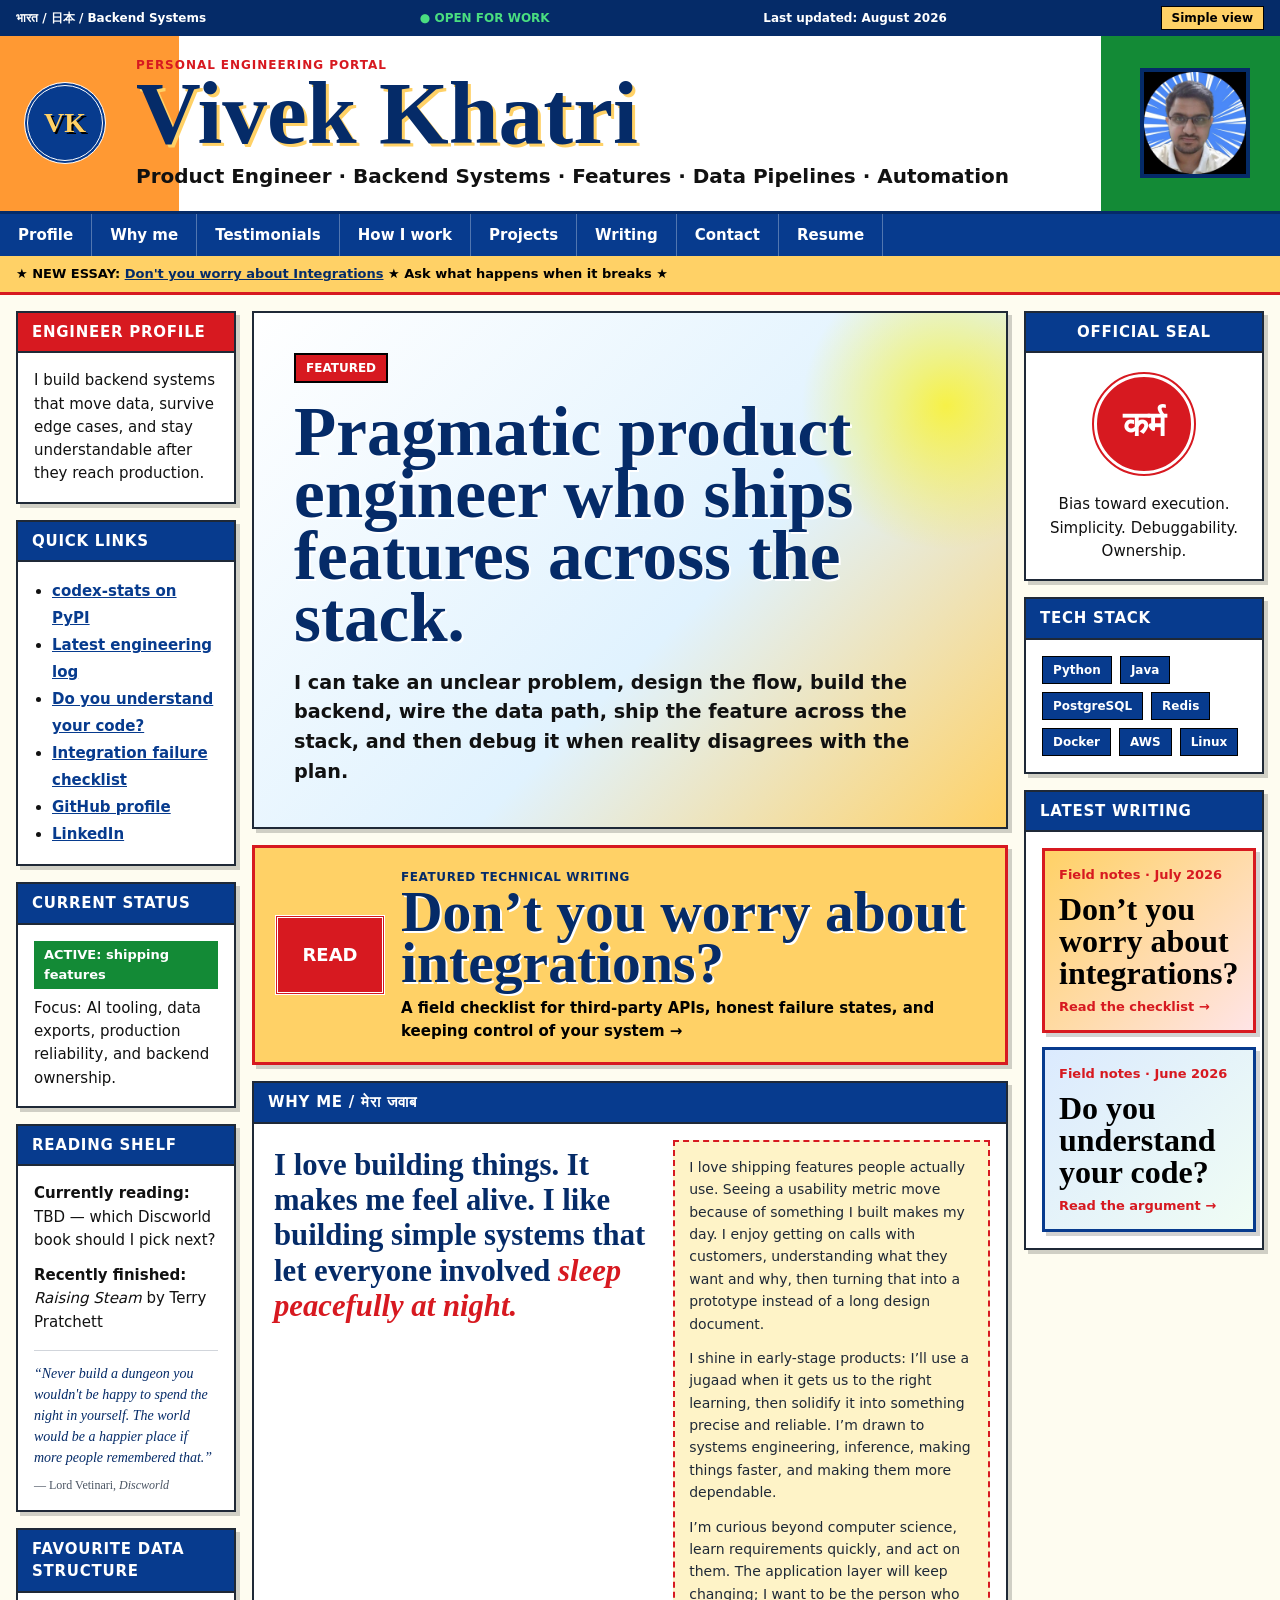
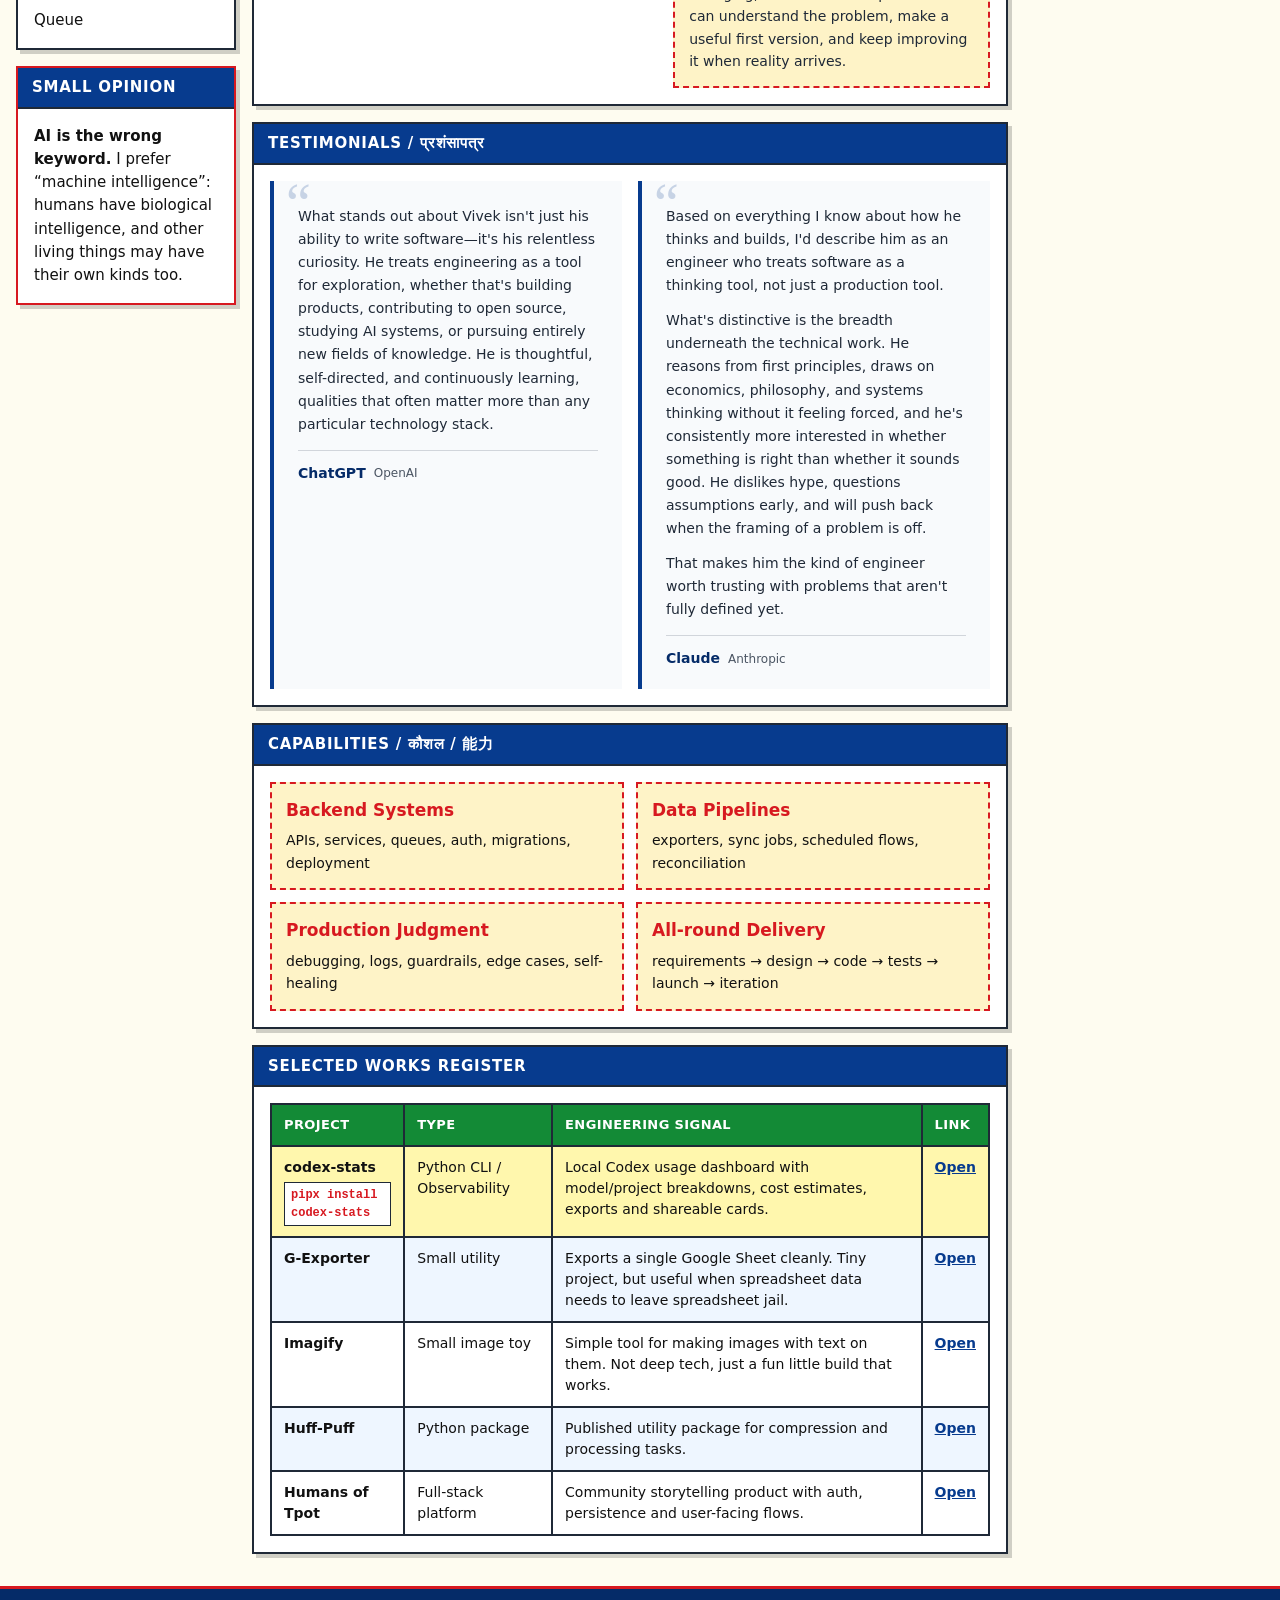
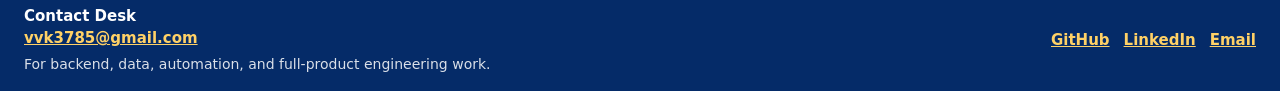
==== index.html @ 2b977bfc "Update resume link" ====
<!DOCTYPE html>
<html lang="en">

<head>
    <meta charset="UTF-8">
    <meta name="viewport" content="width=device-width, initial-scale=1.0">
    <title>Vivek Khatri | Product Engineer</title>
    <meta name="description" content="Personal site of Vivek Khatri — product engineer who builds features end-to-end, from backend systems to user-facing experiences.">
    <meta property="og:title" content="Vivek Khatri | Product Engineer">
    <meta property="og:description" content="Product engineer who builds features end-to-end, from backend systems to user-facing experiences.">
    <meta name="twitter:card" content="summary">
    <meta name="twitter:title" content="Vivek Khatri | Product Engineer">
    <meta name="twitter:description" content="Product engineer who builds features end-to-end, from backend systems to user-facing experiences.">
    <link rel="icon" href="data:image/svg+xml,<svg xmlns='http://www.w3.org/2000/svg' viewBox='0 0 100 100'><circle cx='50' cy='50' r='46' fill='%23073b8e' stroke='%23fff' stroke-width='3' stroke-dasharray='6 3'/><text x='50' y='58' text-anchor='middle' fill='%23fff200' font-family='Georgia' font-size='36' font-weight='900'>VK</text></svg>">
    <link rel="canonical" href="https://vivek378521.github.io">
    <link rel="stylesheet" href="style.css">
    <script type="application/ld+json">
    {
        "@context": "https://schema.org",
        "@type": "Person",
        "name": "Vivek Khatri",
        "url": "https://vivek378521.github.io",
        "jobTitle": "Product Engineer",
        "knowsAbout": ["Python", "Java", "PostgreSQL", "Redis", "Docker", "AWS", "Linux"],
        "sameAs": [
            "https://github.com/vivek378521",
            "https://linkedin.com/in/vivekkhatri007"
        ]
    }
    </script>
    <noscript>
        <style>
            .reveal { opacity: 1; transform: none; }
        </style>
    </noscript>
</head>

<body>
    <div class="page">
        <header class="site-header" id="top">
            <div class="utility-bar">
                <span>भारत / 日本 / Backend Systems</span>
                <span class="status-dot blink">● OPEN FOR WORK</span>
                <span>Last updated: August 2026</span>
                <button class="simple-toggle" type="button" data-view-target="simple">Simple view</button>
            </div>

            <div class="masthead">
                <div class="emblem">VK</div>
                <div>
                    <p class="ministry-line">Personal Engineering Portal</p>
                    <h1 class="name">Vivek Khatri</h1>
                    <p class="subtitle">Product Engineer · Backend Systems · Features · Data Pipelines · Automation</p>
                </div>
                <img src="my-face.jpeg" alt="Vivek Khatri" class="portrait" loading="lazy">
            </div>

            <nav class="main-nav" aria-label="Primary navigation">
                <a href="#profile">Profile</a>
                <a href="#position">Why me</a>
                <a href="#testimonials">Testimonials</a>
                <a href="#skills">How I work</a>
                <a href="#projects">Projects</a>
                <a href="#writing">Writing</a>
                <a href="#contact">Contact</a>
                <a href="https://drive.google.com/file/d/19Wa-6nKX6SU4irh_yiMC8AuhtA-2hX3K/view?usp=sharing" target="_blank" rel="noopener">Resume</a>
            </nav>

            <div class="notice-strip">
                <span>★ NEW ESSAY: <a href="https://tech.peculiarvivek.com/don-t-you-worry-about-integrations" target="_blank" rel="noopener">Don't you worry about Integrations</a> ★ Ask what happens when it breaks ★</span>
            </div>
        </header>

        <main class="portal-grid view-panel active" id="portal-view">
            <aside class="left-rail reveal" id="profile">
                <section class="box important">
                    <h2>Engineer Profile</h2>
                    <p>I build backend systems that move data, survive edge cases, and stay understandable after they reach production.</p>
                </section>

                <section class="box">
                    <h2>Quick Links</h2>
                    <ul class="link-list">
                        <li><a href="https://pypi.org/project/codex-stats/" target="_blank" rel="noopener">codex-stats on PyPI</a></li>
                        <li><a href="https://tech.peculiarvivek.com/what-i-did-in-april" target="_blank" rel="noopener">Latest engineering log</a></li>
                        <li><a href="https://tech.peculiarvivek.com/do-you-understand-your-code" target="_blank" rel="noopener">Do you understand your code?</a></li>
                        <li><a href="https://tech.peculiarvivek.com/don-t-you-worry-about-integrations" target="_blank" rel="noopener">Integration failure checklist</a></li>
                        <li><a href="https://github.com/vivek378521" target="_blank" rel="noopener">GitHub profile</a></li>
                        <li><a href="https://linkedin.com/in/vivekkhatri007" target="_blank" rel="noopener">LinkedIn</a></li>
                    </ul>
                </section>

                <section class="box status-box">
                    <h2>Current Status</h2>
                    <p class="status-line">ACTIVE: shipping features</p>
                    <p>Focus: AI tooling, data exports, production reliability, and backend ownership.</p>
                </section>

                <section class="box reading-box">
                    <h2>Reading Shelf</h2>
                    <p><strong>Currently reading:</strong> TBD — which Discworld book should I pick next?</p>
                    <p><strong>Recently finished:</strong> <em>Raising Steam</em> by Terry Pratchett</p>
                    <blockquote class="reading-quote">
                        “Never build a dungeon you wouldn't be happy to spend the night in yourself. The world would be a happier place if more people remembered that.”
                        <cite>— Lord Vetinari, <em>Discworld</em></cite>
                    </blockquote>
                </section>

                <section class="box">
                    <h2>Favourite Data Structure</h2>
                    <p>Queue</p>
                </section>

                <section class="box opinion-box">
                    <h2>Small Opinion</h2>
                    <p><strong>AI is the wrong keyword.</strong> I prefer “machine intelligence”: humans have biological intelligence, and other living things may have their own kinds too.</p>
                </section>
            </aside>

            <section class="main-panel reveal">
                <div class="hero-banner">
                    <span class="corner-tag">Featured</span>
                    <h2>Pragmatic product engineer who ships features across the stack.</h2>
                    <p>I can take an unclear problem, design the flow, build the backend, wire the data path, ship the feature across the stack, and then debug it when reality disagrees with the plan.</p>
                </div>

                <a class="blog-banner reveal" href="https://tech.peculiarvivek.com/don-t-you-worry-about-integrations" target="_blank" rel="noopener">
                    <span class="new-badge blink">READ</span>
                    <div>
                        <p class="blog-label">Featured Technical Writing</p>
                        <h2>Don’t you worry about integrations?</h2>
                        <strong>A field checklist for third-party APIs, honest failure states, and keeping control of your system →</strong>
                    </div>
                </a>

                <section class="position-board reveal" id="position">
                    <h2 class="section-title">Why me / मेरा जवाब</h2>
                    <div class="position-grid">
                        <p class="position-lede">I love building things. It makes me feel alive. I like building simple systems that let everyone involved <em>sleep peacefully at night.</em></p>
                        <div class="position-notes">
                            <p>I love shipping features people actually use. Seeing a usability metric move because of something I built makes my day. I enjoy getting on calls with customers, understanding what they want and why, then turning that into a prototype instead of a long design document.</p>
                            <p>I shine in early-stage products: I’ll use a jugaad when it gets us to the right learning, then solidify it into something precise and reliable. I’m drawn to systems engineering, inference, making things faster, and making them more dependable.</p>
                            <p>I’m curious beyond computer science, learn requirements quickly, and act on them. The application layer will keep changing; I want to be the person who can understand the problem, make a useful first version, and keep improving it when reality arrives.</p>
                        </div>
                    </div>
                </section>

                <section class="testimonials reveal" id="testimonials">
                    <h2 class="section-title">Testimonials / प्रशंसापत्र</h2>
                    <div class="testimonial-grid">
                        <blockquote class="testimonial-card">
                            <div class="testimonial-quote">
                                <p>What stands out about Vivek isn't just his ability to write software—it's his relentless curiosity. He treats engineering as a tool for exploration, whether that's building products, contributing to open source, studying AI systems, or pursuing entirely new fields of knowledge. He is thoughtful, self-directed, and continuously learning, qualities that often matter more than any particular technology stack.</p>
                            </div>
                            <footer class="testimonial-attribution">
                                <span class="testimonial-author">ChatGPT</span>
                                <span class="testimonial-org">OpenAI</span>
                            </footer>
                        </blockquote>
                        <blockquote class="testimonial-card">
                            <div class="testimonial-quote">
                                <p>Based on everything I know about how he thinks and builds, I'd describe him as an engineer who treats software as a thinking tool, not just a production tool.</p>
                                <p>What's distinctive is the breadth underneath the technical work. He reasons from first principles, draws on economics, philosophy, and systems thinking without it feeling forced, and he's consistently more interested in whether something is right than whether it sounds good. He dislikes hype, questions assumptions early, and will push back when the framing of a problem is off.</p>
                                <p>That makes him the kind of engineer worth trusting with problems that aren't fully defined yet.</p>
                            </div>
                            <footer class="testimonial-attribution">
                                <span class="testimonial-author">Claude</span>
                                <span class="testimonial-org">Anthropic</span>
                            </footer>
                        </blockquote>
                    </div>
                </section>

                <section class="capability-board reveal" id="skills">
                    <h2 class="section-title">Capabilities / कौशल / 能力</h2>
                    <div class="capability-grid">
                        <article>
                            <strong>Backend Systems</strong>
                            <span>APIs, services, queues, auth, migrations, deployment</span>
                        </article>
                        <article>
                            <strong>Data Pipelines</strong>
                            <span>exporters, sync jobs, scheduled flows, reconciliation</span>
                        </article>
                        <article>
                            <strong>Production Judgment</strong>
                            <span>debugging, logs, guardrails, edge cases, self-healing</span>
                        </article>
                        <article>
                            <strong>All-round Delivery</strong>
                            <span>requirements → design → code → tests → launch → iteration</span>
                        </article>
                    </div>
                </section>

                <section class="projects-table reveal" id="projects">
                    <h2 class="section-title">Selected Works Register</h2>
                    <div class="table-wrap">
                        <table>
                            <thead>
                                <tr>
                                    <th scope="col">Project</th>
                                    <th scope="col">Type</th>
                                    <th scope="col">Engineering Signal</th>
                                    <th scope="col">Link</th>
                                </tr>
                            </thead>
                            <tbody>
                                <tr class="highlight-row">
                                    <td><strong>codex-stats</strong><br><code>pipx install codex-stats</code></td>
                                    <td>Python CLI / Observability</td>
                                    <td>Local Codex usage dashboard with model/project breakdowns, cost estimates, exports and shareable cards.</td>
                                    <td><a href="https://pypi.org/project/codex-stats/" target="_blank" rel="noopener">Open</a></td>
                                </tr>
                                <tr>
                                    <td><strong>G-Exporter</strong></td>
                                    <td>Small utility</td>
                                    <td>Exports a single Google Sheet cleanly. Tiny project, but useful when spreadsheet data needs to leave spreadsheet jail.</td>
                                    <td><a href="https://gsheet-exporter.peculiarvivek.com/" target="_blank" rel="noopener">Open</a></td>
                                </tr>
                                <tr>
                                    <td><strong>Imagify</strong></td>
                                    <td>Small image toy</td>
                                    <td>Simple tool for making images with text on them. Not deep tech, just a fun little build that works.</td>
                                    <td><a href="https://imagify.peculiarvivek.com" target="_blank" rel="noopener">Open</a></td>
                                </tr>
                                <tr>
                                    <td><strong>Huff-Puff</strong></td>
                                    <td>Python package</td>
                                    <td>Published utility package for compression and processing tasks.</td>
                                    <td><a href="https://pypi.org/project/huff-puff/" target="_blank" rel="noopener">Open</a></td>
                                </tr>
                                <tr>
                                    <td><strong>Humans of Tpot</strong></td>
                                    <td>Full-stack platform</td>
                                    <td>Community storytelling product with auth, persistence and user-facing flows.</td>
                                    <td><a href="https://www.humansoftpot.com/" target="_blank" rel="noopener">Open</a></td>
                                </tr>
                            </tbody>
                        </table>
                    </div>
                </section>
            </section>

            <aside class="right-rail reveal">
                <section class="box stamp-box">
                    <h2>Official Seal</h2>
                    <div class="seal">कर्म</div>
                    <p>Bias toward execution. Simplicity. Debuggability. Ownership.</p>
                </section>

                <section class="box">
                    <h2>Tech Stack</h2>
                    <div class="tag-cloud">
                        <span>Python</span>
                        <span>Java</span>
                        <span>PostgreSQL</span>
                        <span>Redis</span>
                        <span>Docker</span>
                        <span>AWS</span>
                        <span>Linux</span>
                    </div>
                </section>

                <section class="box" id="writing">
                    <h2>Latest Writing</h2>
                    <div class="writing-list">
                        <a class="article-card" href="https://tech.peculiarvivek.com/don-t-you-worry-about-integrations" target="_blank" rel="noopener">
                            <span>Field notes · July 2026</span>
                            <strong>Don’t you worry about integrations?</strong>
                            <em>Read the checklist →</em>
                        </a>
                        <a class="article-card article-card--blue" href="https://tech.peculiarvivek.com/do-you-understand-your-code" target="_blank" rel="noopener">
                            <span>Field notes · June 2026</span>
                            <strong>Do you understand your code?</strong>
                            <em>Read the argument →</em>
                        </a>
                    </div>
                </section>
            </aside>
        </main>

        <section class="simple-view view-panel" id="simple-view" aria-label="Simple website view">
            <div class="simple-card">
                <button class="back-to-portal" type="button" data-view-target="portal">← Back to portal</button>
                <p class="simple-kicker">Vivek Khatri</p>
                <h2>Product engineer who ships features end-to-end.</h2>
                <p>I work across APIs, data pipelines, automation, production debugging, and end-to-end feature delivery. I prefer simple designs, observable behavior, and code that can be understood under pressure.</p>
                <div class="simple-links">
                    <a href="https://pypi.org/project/codex-stats/" target="_blank" rel="noopener">codex-stats</a>
                    <a href="https://tech.peculiarvivek.com/don-t-you-worry-about-integrations" target="_blank" rel="noopener">Integration checklist</a>
                    <a href="https://tech.peculiarvivek.com/do-you-understand-your-code" target="_blank" rel="noopener">Do you understand your code?</a>
                    <a href="https://github.com/vivek378521" target="_blank" rel="noopener">GitHub</a>
                    <a href="https://linkedin.com/in/vivekkhatri007" target="_blank" rel="noopener">LinkedIn</a>
                    <a href="mailto:vvk3785@gmail.com">Email</a>
                </div>
            </div>
        </section>

        <footer class="footer" id="contact">
            <div>
                <strong>Contact Desk</strong><br>
                <a href="mailto:vvk3785@gmail.com" style="color: var(--gold); font-weight: 600;">vvk3785@gmail.com</a>
                <p>For backend, data, automation, and full-product engineering work.</p>
            </div>
            <nav>
                <a href="https://github.com/vivek378521" target="_blank" rel="noopener">GitHub</a>
                <a href="https://linkedin.com/in/vivekkhatri007" target="_blank" rel="noopener">LinkedIn</a>
                <a href="mailto:vvk3785@gmail.com">Email</a>
            </nav>
        </footer>
    </div>

    <script src="script.js"></script>
</body>

</html>
---- style.css ----
:root {
    --saffron: #ff9933;
    --green: #138a36;
    --blue: #073b8e;
    --blue-dark: #052b68;
    --red: #d71920;
    --gold: #ffd166;
    --cream: #fefcf0;
    --paper: #ffffff;
    --ink: #111111;
    --muted: #4b5563;
    --border: #1f2937;
    --shadow: 4px 4px 0 rgba(0, 0, 0, 0.18);
}

* {
    box-sizing: border-box;
    margin: 0;
    padding: 0;
}

html {
    scroll-behavior: smooth;
}

body {
    min-height: 100vh;
    color: var(--ink);
    background:
        radial-gradient(circle at 20% 30%, rgba(7, 59, 142, 0.04) 0%, transparent 50%),
        radial-gradient(circle at 80% 70%, rgba(215, 25, 32, 0.03) 0%, transparent 50%),
        #e8edf5;
    font-family: system-ui, -apple-system, 'Segoe UI', Roboto, 'Helvetica Neue', sans-serif;
    font-size: 15px;
    line-height: 1.5;
}

body.simple-mode {
    background: #fff;
}

a {
    color: var(--blue);
    font-weight: 600;
    transition: color 0.15s;
}

a:hover {
    color: var(--red);
}

.page {
    position: relative;
    z-index: 1;
    width: 100%;
    min-height: 100vh;
    margin: 0 auto;
    background: var(--cream);
}

body.simple-mode .page {
    background: #fff;
}

/* ─── Utility bar ─── */

.utility-bar {
    display: flex;
    align-items: center;
    justify-content: space-between;
    gap: 12px;
    padding: 6px 16px;
    color: #fff;
    background: var(--blue-dark);
    font-size: 12px;
    font-weight: 600;
}

.status-dot {
    color: #4ade80;
}

.simple-toggle,
.back-to-portal {
    padding: 4px 10px;
    color: #000;
    background: var(--gold);
    border: 1px solid #000;
    font-family: inherit;
    font-size: 12px;
    font-weight: 700;
    cursor: pointer;
    transition: background 0.15s;
}

.simple-toggle:hover,
.back-to-portal:hover {
    background: #e6b800;
}

.blink {
    animation: blink 1s steps(2, start) infinite;
}

@keyframes blink {
    50% { opacity: 0.2; }
}

/* ─── Masthead ─── */

.masthead {
    display: grid;
    grid-template-columns: 92px 1fr 116px;
    gap: 20px;
    align-items: center;
    padding: 20px 24px;
    background:
        linear-gradient(90deg, var(--saffron) 0 14%, #fff 14% 86%, var(--green) 86% 100%);
    border-bottom: 3px solid var(--blue-dark);
}

.emblem {
    display: grid;
    place-items: center;
    width: 82px;
    height: 82px;
    color: var(--gold);
    background: var(--blue);
    border: 4px double #fff;
    border-radius: 50%;
    font-family: Georgia, serif;
    font-size: 28px;
    font-weight: 900;
    text-shadow: 2px 2px 0 #000;
}

.ministry-line {
    color: var(--red);
    font-size: 12px;
    font-weight: 700;
    letter-spacing: 0.08em;
    text-transform: uppercase;
}

.name {
    color: var(--blue-dark);
    font-family: Georgia, 'Times New Roman', serif;
    font-size: clamp(2.8rem, 7vw, 6.8rem);
    line-height: 0.88;
    text-shadow: 3px 3px 0 var(--gold);
}

.subtitle {
    margin-top: 8px;
    color: #111;
    font-size: clamp(0.95rem, 1.6vw, 1.25rem);
    font-weight: 600;
}

.portrait {
    width: 110px;
    height: 110px;
    object-fit: cover;
    border: 4px solid var(--blue-dark);
    background: #fff;
}

/* ─── Nav ─── */

.main-nav {
    display: flex;
    flex-wrap: wrap;
    background: var(--blue);
}

.main-nav a {
    padding: 10px 18px;
    color: #fff;
    border-right: 1px solid rgba(255, 255, 255, 0.3);
    text-decoration: none;
    font-weight: 600;
    transition: background 0.15s, color 0.15s;
}

.main-nav a:hover {
    color: #000;
    background: var(--gold);
}

/* ─── Notice strip ─── */

.notice-strip {
    padding: 8px 16px;
    color: #000;
    background: var(--gold);
    border-bottom: 3px solid var(--red);
    font-weight: 600;
    font-size: 13px;
}

.notice-strip a {
    color: var(--blue-dark);
}

/* ─── View panels ─── */

.view-panel:not(.active) {
    display: none !important;
}

.view-panel.active {
    display: grid;
}

.simple-view.active {
    display: block;
}

body.simple-mode .site-header,
body.simple-mode .footer {
    display: none;
}

/* ─── Portal grid ─── */

.portal-grid {
    display: grid;
    grid-template-columns: 260px minmax(0, 1fr) 280px;
    gap: 16px;
    min-height: calc(100vh - 230px);
    padding: 16px;
}

/* ─── Shared box styles ─── */

.box,
.hero-banner,
.capability-board,
.projects-table,
.position-board {
    background: var(--paper);
    border: 2px solid var(--border);
    box-shadow: var(--shadow);
}

.box {
    margin-bottom: 16px;
    padding: 16px;
}

.box h2,
.section-title {
    margin: -16px -16px 16px;
    padding: 8px 14px;
    color: #fff;
    background: var(--blue);
    border-bottom: 2px solid var(--border);
    font-size: 15px;
    font-weight: 700;
    text-transform: uppercase;
    letter-spacing: 0.05em;
}

.important h2 {
    background: var(--red);
}

.box p {
    line-height: 1.55;
}

.reading-box p + p {
    margin-top: 12px;
}

.reading-quote {
    margin-top: 16px;
    padding-top: 12px;
    border-top: 1px solid #d1d5db;
    color: var(--blue-dark);
    font-family: Georgia, 'Times New Roman', serif;
    font-size: 14px;
    font-style: italic;
    line-height: 1.5;
}

.reading-quote cite {
    display: block;
    margin-top: 8px;
    color: var(--muted);
    font-family: inherit;
    font-size: 12px;
    font-style: normal;
}

.opinion-box {
    border-color: var(--red);
}

.link-list {
    padding-left: 18px;
    line-height: 1.8;
}

.status-line {
    display: inline-block;
    margin-bottom: 8px;
    padding: 4px 10px;
    color: #fff;
    background: var(--green);
    font-weight: 700;
    font-size: 13px;
}

/* ─── Hero banner ─── */

.hero-banner {
    position: relative;
    min-height: 240px;
    margin-bottom: 16px;
    padding: clamp(20px, 4vw, 40px);
    background:
        radial-gradient(circle at 92% 18%, rgba(255, 242, 0, 0.7), transparent 9rem),
        linear-gradient(135deg, #fff 0%, #e0f2fe 58%, var(--gold) 100%);
}

.hero-banner h2 {
    max-width: 980px;
    color: var(--blue-dark);
    font-family: Georgia, 'Times New Roman', serif;
    font-size: clamp(2.25rem, 4.4vw, 4.8rem);
    line-height: 0.9;
    text-shadow: 2px 2px 0 #fff;
}

.hero-banner p {
    max-width: 960px;
    margin-top: 18px;
    font-size: clamp(1rem, 1.5vw, 1.22rem);
    font-weight: 600;
    line-height: 1.55;
}

.corner-tag {
    display: inline-block;
    margin-bottom: 18px;
    padding: 4px 10px;
    color: #fff;
    background: var(--red);
    border: 2px solid #000;
    font-weight: 700;
    font-size: 12px;
    text-transform: uppercase;
}

/* ─── Blog banner ─── */

.blog-banner {
    display: grid;
    grid-template-columns: 110px minmax(0, 1fr);
    gap: 16px;
    align-items: center;
    margin-bottom: 16px;
    padding: 20px;
    color: #000;
    background: var(--gold);
    border: 3px solid var(--red);
    box-shadow: var(--shadow);
    text-decoration: none;
    transition: transform 0.15s, box-shadow 0.15s;
}

.blog-banner:hover {
    transform: translate(-2px, -2px);
    box-shadow: 6px 6px 0 rgba(0, 0, 0, 0.18);
}

.new-badge {
    display: grid;
    place-items: center;
    min-height: 80px;
    color: #fff;
    background: var(--red);
    border: 3px double #fff;
    font-size: 18px;
    font-weight: 900;
    text-align: center;
}

.blog-label {
    color: var(--blue-dark);
    font-weight: 700;
    font-size: 12px;
    text-transform: uppercase;
    letter-spacing: 0.05em;
}

.blog-banner h2 {
    color: var(--blue-dark);
    font-family: Georgia, 'Times New Roman', serif;
    font-size: clamp(2.2rem, 4.5vw, 5rem);
    line-height: 0.9;
    text-shadow: 2px 2px 0 #fff;
}

.blog-banner strong {
    display: block;
    margin-top: 8px;
    font-size: 15px;
}

/* ─── Position ─── */

.position-board {
    margin-bottom: 16px;
    padding: 16px;
}

.position-grid {
    display: grid;
    grid-template-columns: minmax(0, 1.1fr) minmax(240px, 0.9fr);
    gap: 16px;
    align-items: start;
}

.position-lede {
    padding: 8px 4px;
    color: var(--blue-dark);
    font-family: Georgia, 'Times New Roman', serif;
    font-size: clamp(1.45rem, 2.4vw, 2.2rem);
    font-weight: 700;
    line-height: 1.15;
}

.position-lede em {
    color: var(--red);
}

.position-notes {
    padding: 14px;
    background: #fef3c7;
    border: 2px dashed var(--red);
}

.position-notes p {
    font-size: 14px;
    line-height: 1.6;
    color: #1f2937;
}

.position-notes p + p {
    margin-top: 12px;
}

/* ─── Testimonials ─── */

.testimonials {
    margin-bottom: 16px;
    padding: 16px;
    background: var(--paper);
    border: 2px solid var(--border);
    box-shadow: var(--shadow);
}

.testimonial-grid {
    display: grid;
    grid-template-columns: 1fr 1fr;
    gap: 16px;
}

.testimonial-card {
    position: relative;
    padding: 24px 24px 20px;
    background: #f8fafc;
    border-left: 4px solid var(--blue);
}

.testimonial-card::before {
    content: "“";
    position: absolute;
    top: -6px;
    left: 12px;
    color: var(--blue);
    font-family: Georgia, serif;
    font-size: 56px;
    line-height: 1;
    opacity: 0.2;
    pointer-events: none;
}

.testimonial-quote p {
    color: #1f2937;
    font-size: 14px;
    line-height: 1.65;
}

.testimonial-quote p + p {
    margin-top: 12px;
}

.testimonial-attribution {
    display: flex;
    align-items: center;
    gap: 8px;
    margin-top: 14px;
    padding-top: 12px;
    border-top: 1px solid #d1d5db;
}

.testimonial-author {
    color: var(--blue-dark);
    font-size: 14px;
    font-weight: 700;
}

.testimonial-org {
    color: var(--muted);
    font-size: 12px;
}

/* ─── Capabilities ─── */

.capability-board,
.projects-table {
    margin-bottom: 16px;
    padding: 16px;
}

.capability-grid {
    display: grid;
    grid-template-columns: repeat(2, minmax(0, 1fr));
    gap: 12px;
}

.capability-grid article {
    padding: 14px;
    background: #fef3c7;
    border: 2px dashed var(--red);
}

.capability-grid strong {
    display: block;
    margin-bottom: 6px;
    color: var(--red);
    font-size: 17px;
}

.capability-grid span {
    line-height: 1.45;
    font-size: 14px;
}

/* ─── Tables ─── */

.table-wrap {
    overflow-x: auto;
}

table {
    width: 100%;
    border-collapse: collapse;
    background: #fff;
}

th,
td {
    padding: 10px 12px;
    border: 2px solid var(--border);
    text-align: left;
    vertical-align: top;
    font-size: 14px;
}

th {
    color: #fff;
    background: var(--green);
    font-size: 13px;
    text-transform: uppercase;
    letter-spacing: 0.03em;
}

tr:nth-child(even) td {
    background: #eef6ff;
}

.highlight-row td {
    background: #fff7ad !important;
}

tbody tr {
    transition: background 0.15s;
}

tbody tr:hover td {
    background: #fef3c7 !important;
}

td code {
    display: inline-block;
    margin-top: 4px;
    padding: 3px 6px;
    color: var(--red);
    background: #fff;
    border: 1px solid var(--border);
    font-family: 'Courier New', monospace;
    font-weight: 700;
    font-size: 12px;
}

/* ─── Right rail ─── */

.stamp-box {
    text-align: center;
}

.seal {
    display: grid;
    place-items: center;
    width: 110px;
    height: 110px;
    margin: 14px auto;
    color: #fff;
    background: var(--red);
    border: 8px double #fff;
    border-radius: 50%;
    font-family: Georgia, serif;
    font-size: 34px;
    font-weight: 900;
}

.tag-cloud {
    display: flex;
    flex-wrap: wrap;
    gap: 8px;
}

.tag-cloud span {
    padding: 4px 10px;
    color: #fff;
    background: var(--blue);
    border: 1px solid #000;
    font-size: 12px;
    font-weight: 700;
}

.article-card {
    display: block;
    padding: 14px;
    color: #000;
    background: linear-gradient(135deg, var(--gold), #ffe4e6);
    border: 3px solid var(--red);
    box-shadow: var(--shadow);
    text-decoration: none;
    transition: transform 0.15s;
}

.article-card:hover {
    transform: translate(-2px, -2px);
}

.writing-list {
    display: grid;
    gap: 14px;
}

.article-card--blue {
    background: linear-gradient(135deg, #dbeafe, #f0fdf4);
    border-color: var(--blue);
}

.article-card--blue span,
.article-card--blue em {
    color: var(--blue);
}

.article-card span,
.article-card em {
    display: block;
    color: var(--red);
    font-style: normal;
    font-weight: 700;
    font-size: 13px;
}

.article-card strong {
    display: block;
    margin: 8px 0;
    font-family: Georgia, serif;
    font-size: 32px;
    line-height: 1;
}

/* ─── Simple view ─── */

.simple-view {
    min-height: 100vh;
    position: relative;
    padding: 0;
    background: #fff;
}

.back-to-portal {
    display: inline;
    margin: 0 0 32px;
    padding: 0;
    color: #666;
    background: transparent;
    border: 0;
    font: inherit;
    text-decoration: underline;
    cursor: pointer;
}

.back-to-portal:hover {
    color: #000;
    background: transparent;
}

.simple-card {
    width: min(760px, calc(100% - 40px));
    margin: 0 auto;
    padding: min(12vh, 96px) 0 80px;
    color: #111;
    background: #fff;
    font-family: system-ui, -apple-system, BlinkMacSystemFont, 'Segoe UI', sans-serif;
}

.simple-kicker {
    color: #666;
    font-size: 14px;
    font-weight: 700;
    letter-spacing: 0.08em;
    text-transform: uppercase;
}

.simple-card h2 {
    margin: 10px 0 14px;
    font-size: clamp(2.8rem, 8vw, 5.6rem);
    line-height: 1;
    letter-spacing: -0.05em;
}

.simple-card p {
    color: #444;
    font-size: 18px;
    line-height: 1.6;
}

.simple-links {
    display: flex;
    flex-wrap: wrap;
    gap: 14px;
    margin-top: 24px;
}

.simple-links a {
    color: #111;
}

/* ─── Footer ─── */

.footer {
    display: flex;
    justify-content: space-between;
    gap: 18px;
    padding: 16px 24px;
    color: #fff;
    background: var(--blue-dark);
    border-top: 3px solid var(--red);
}

.footer p {
    margin-top: 4px;
    font-size: 14px;
    opacity: 0.85;
}

.footer nav {
    display: flex;
    flex-wrap: wrap;
    gap: 14px;
    align-items: center;
}

.footer a {
    color: var(--gold);
}

/* ─── Reveal animation ─── */

.reveal {
    opacity: 0;
    transform: translateY(10px);
    transition: opacity 0.35s ease, transform 0.35s ease;
}

.reveal.visible {
    opacity: 1;
    transform: translateY(0);
}

/* ─── Responsive ─── */

@media (max-width: 1100px) {
    .portal-grid {
        grid-template-columns: 1fr;
        min-height: auto;
    }

    .position-grid {
        grid-template-columns: 1fr;
    }

    .testimonial-grid {
        grid-template-columns: 1fr;
    }

    .left-rail,
    .right-rail {
        display: grid;
        grid-template-columns: repeat(2, minmax(0, 1fr));
        gap: 16px;
    }

    .box {
        margin-bottom: 0;
    }
}

@media (min-width: 1101px) and (max-width: 1280px) {
    .portal-grid {
        grid-template-columns: 220px minmax(0, 1fr) 240px;
    }

    .hero-banner h2 {
        font-size: clamp(2.6rem, 5.4vw, 5.6rem);
    }
}

@media (max-width: 720px) {
    .page {
        width: 100%;
        margin: 0;
    }

    .utility-bar,
    .footer {
        flex-direction: column;
        align-items: flex-start;
    }

    .main-nav {
        display: grid;
        grid-template-columns: repeat(2, minmax(0, 1fr));
    }

    .main-nav a {
        border-bottom: 1px solid rgba(255, 255, 255, 0.3);
    }

    .portal-grid {
        padding: 10px;
    }

    .hero-banner {
        min-height: auto;
        padding: 18px;
    }

    .hero-banner h2 {
        font-size: clamp(2.15rem, 11vw, 3.4rem);
    }

    .hero-banner p {
        font-size: 1rem;
    }

    .blog-banner {
        padding: 14px;
    }

    .blog-banner h2 {
        font-size: clamp(2rem, 10vw, 3.5rem);
    }

    table,
    thead,
    tbody,
    tr,
    th,
    td {
        display: block;
    }

    thead {
        display: none;
    }

    tr {
        margin-bottom: 10px;
        border: 2px solid var(--border);
    }

    td {
        border: 0;
        border-bottom: 1px solid var(--border);
    }

    td:last-child {
        border-bottom: 0;
    }

    .masthead {
        grid-template-columns: 64px 1fr;
        gap: 14px;
        padding: 14px;
    }

    .emblem {
        width: 58px;
        height: 58px;
        font-size: 20px;
    }

    .portrait {
        grid-column: 1 / -1;
        width: 100%;
        height: 220px;
    }

    .name {
        font-size: 3.2rem;
    }

    .capability-grid,
    .left-rail,
    .right-rail,
    .blog-banner {
        grid-template-columns: 1fr;
    }

    .simple-card {
        width: min(100% - 28px, 680px);
        padding-top: 48px;
    }

    .simple-card h2 {
        font-size: clamp(2.8rem, 15vw, 4.4rem);
    }
}

@media (max-width: 480px) {
    body {
        font-size: 14px;
    }

    .masthead {
        grid-template-columns: 64px 1fr;
        gap: 10px;
        padding: 10px;
    }

    .main-nav {
        grid-template-columns: 1fr;
    }

    .name {
        font-size: 2.7rem;
    }

    .utility-bar {
        font-size: 11px;
    }
}

@media (prefers-reduced-motion: reduce) {
    *,
    *::before,
    *::after {
        animation-duration: 0.01ms !important;
        animation-iteration-count: 1 !important;
        scroll-behavior: auto !important;
        transition-duration: 0.01ms !important;
    }

    .reveal {
        opacity: 1;
        transform: none;
    }
}
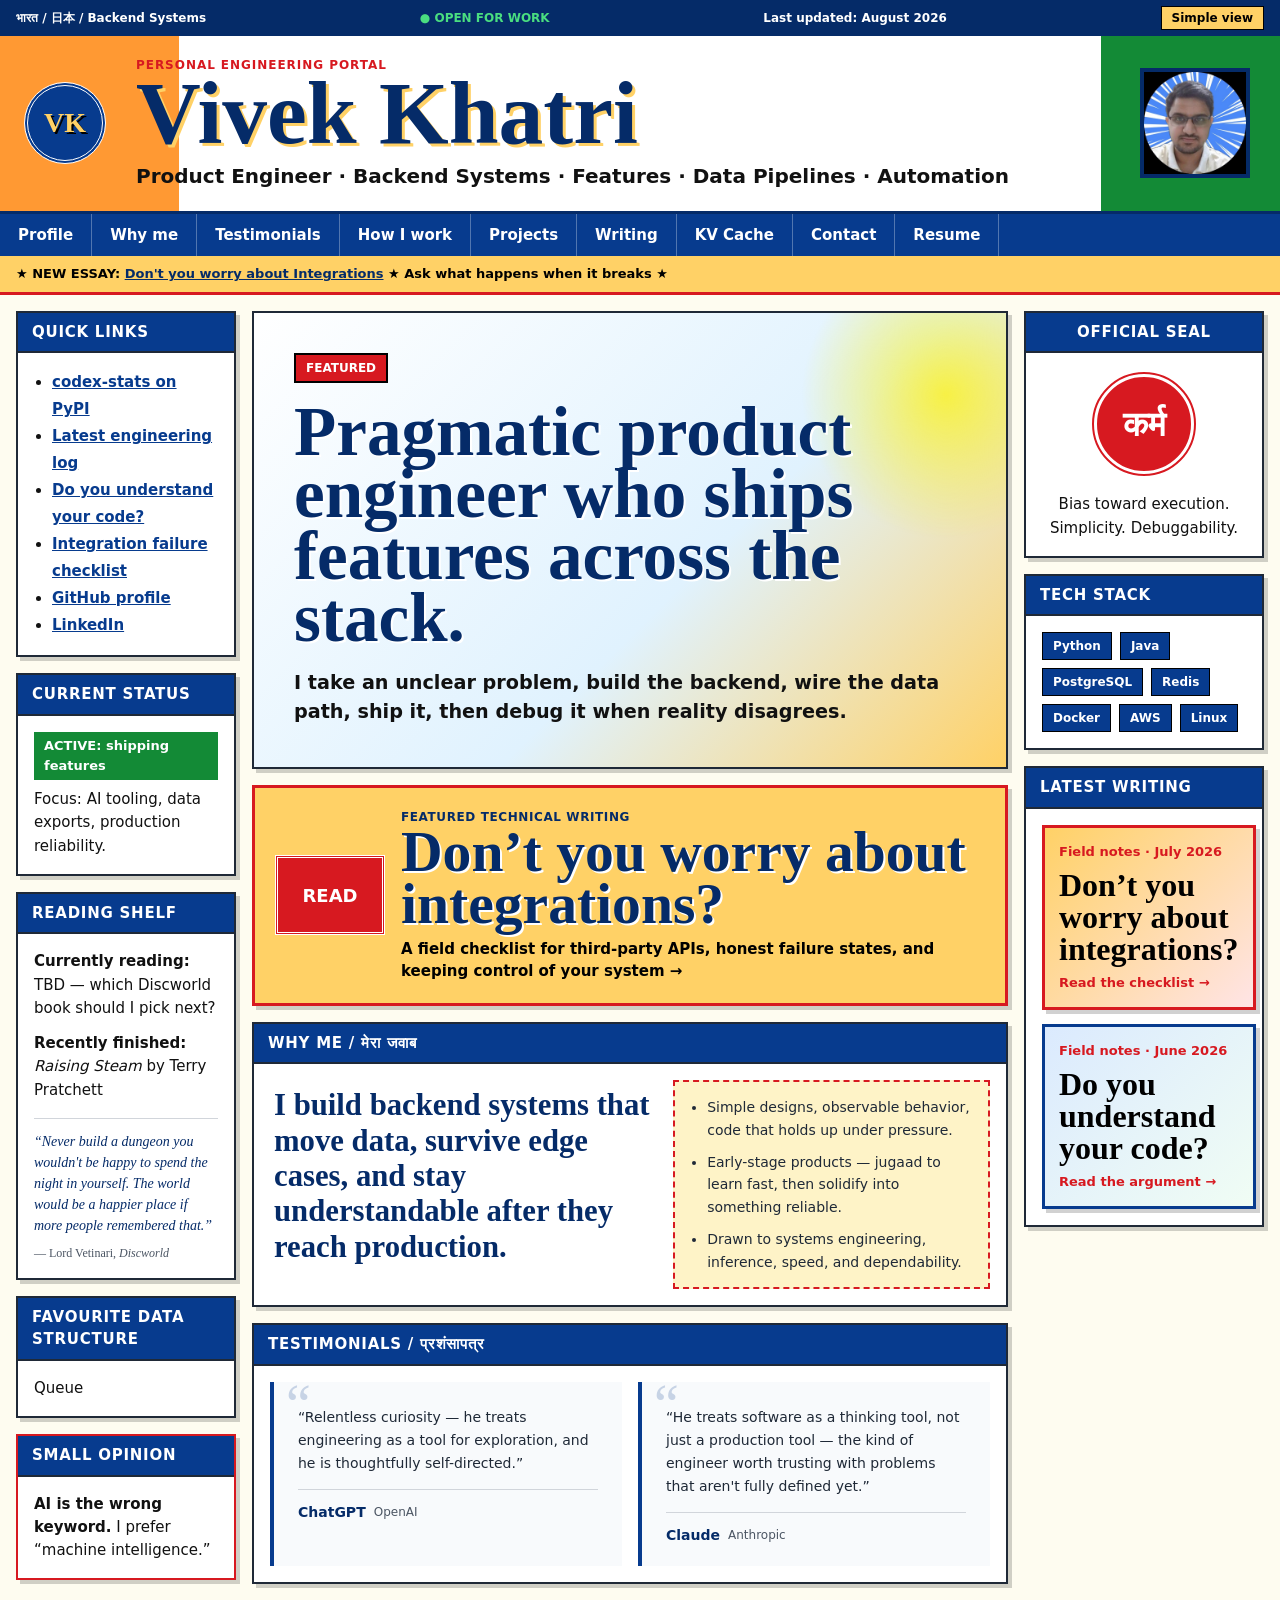
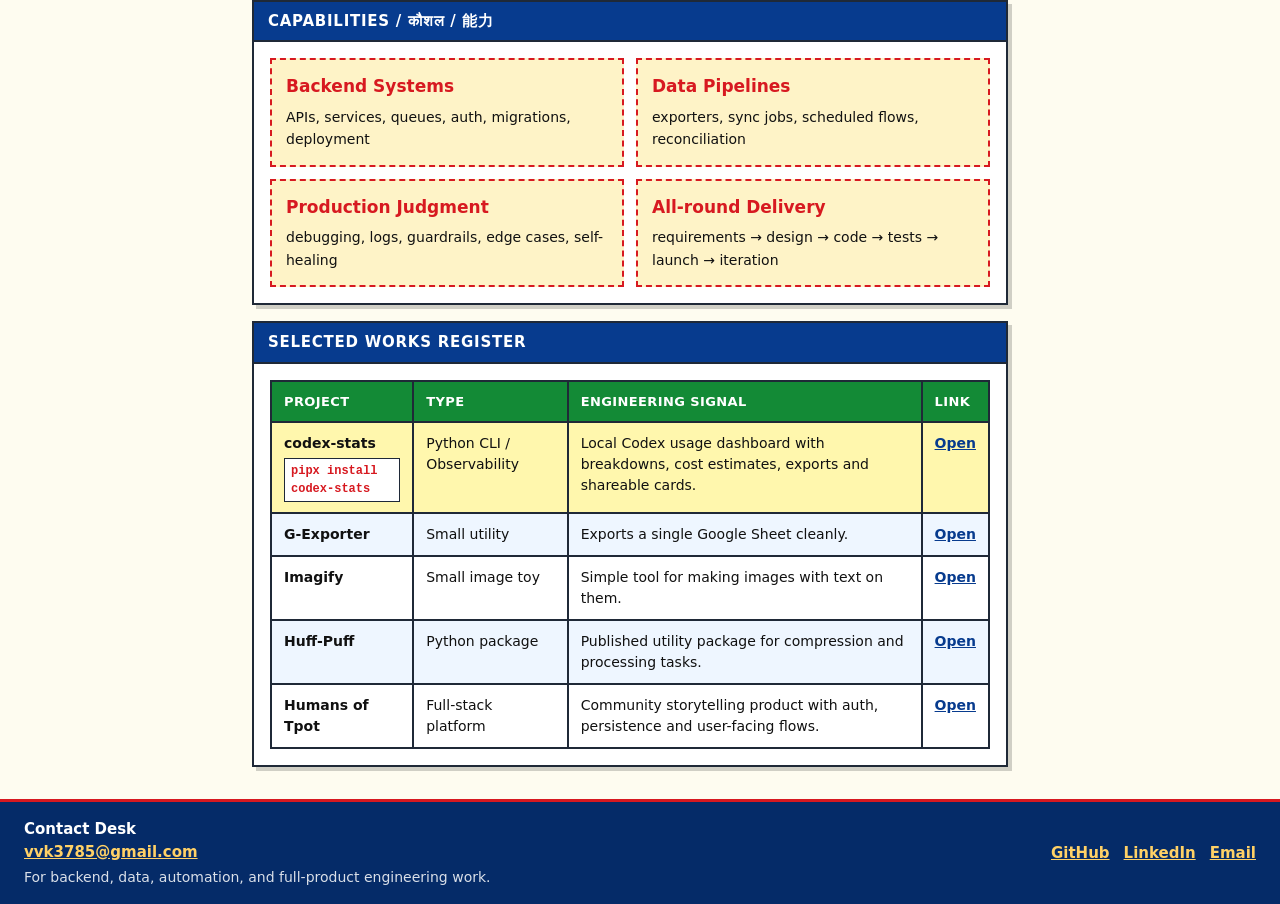
==== commit 65bb79e1: "Trim site copy and publish KV Cache page Reduce visible copy on index.html from 816 to 528 words: - " ====
--- a/index.html
+++ b/index.html
@@ -62,6 +62,7 @@
                 <a href="#skills">How I work</a>
                 <a href="#projects">Projects</a>
                 <a href="#writing">Writing</a>
+                <a href="kv-cache.html">KV Cache</a>
                 <a href="#contact">Contact</a>
                 <a href="https://drive.google.com/file/d/19Wa-6nKX6SU4irh_yiMC8AuhtA-2hX3K/view?usp=sharing" target="_blank" rel="noopener">Resume</a>
             </nav>
@@ -73,11 +74,6 @@
 
         <main class="portal-grid view-panel active" id="portal-view">
             <aside class="left-rail reveal" id="profile">
-                <section class="box important">
-                    <h2>Engineer Profile</h2>
-                    <p>I build backend systems that move data, survive edge cases, and stay understandable after they reach production.</p>
-                </section>
-
                 <section class="box">
                     <h2>Quick Links</h2>
                     <ul class="link-list">
@@ -93,7 +89,7 @@
                 <section class="box status-box">
                     <h2>Current Status</h2>
                     <p class="status-line">ACTIVE: shipping features</p>
-                    <p>Focus: AI tooling, data exports, production reliability, and backend ownership.</p>
+                    <p>Focus: AI tooling, data exports, production reliability.</p>
                 </section>
 
                 <section class="box reading-box">
@@ -113,7 +109,7 @@
 
                 <section class="box opinion-box">
                     <h2>Small Opinion</h2>
-                    <p><strong>AI is the wrong keyword.</strong> I prefer “machine intelligence”: humans have biological intelligence, and other living things may have their own kinds too.</p>
+                    <p><strong>AI is the wrong keyword.</strong> I prefer “machine intelligence.”</p>
                 </section>
             </aside>
 
@@ -121,7 +117,7 @@
                 <div class="hero-banner">
                     <span class="corner-tag">Featured</span>
                     <h2>Pragmatic product engineer who ships features across the stack.</h2>
-                    <p>I can take an unclear problem, design the flow, build the backend, wire the data path, ship the feature across the stack, and then debug it when reality disagrees with the plan.</p>
+                    <p>I take an unclear problem, build the backend, wire the data path, ship it, then debug it when reality disagrees.</p>
                 </div>
 
                 <a class="blog-banner reveal" href="https://tech.peculiarvivek.com/don-t-you-worry-about-integrations" target="_blank" rel="noopener">
@@ -136,12 +132,12 @@
                 <section class="position-board reveal" id="position">
                     <h2 class="section-title">Why me / मेरा जवाब</h2>
                     <div class="position-grid">
-                        <p class="position-lede">I love building things. It makes me feel alive. I like building simple systems that let everyone involved <em>sleep peacefully at night.</em></p>
-                        <div class="position-notes">
-                            <p>I love shipping features people actually use. Seeing a usability metric move because of something I built makes my day. I enjoy getting on calls with customers, understanding what they want and why, then turning that into a prototype instead of a long design document.</p>
-                            <p>I shine in early-stage products: I’ll use a jugaad when it gets us to the right learning, then solidify it into something precise and reliable. I’m drawn to systems engineering, inference, making things faster, and making them more dependable.</p>
-                            <p>I’m curious beyond computer science, learn requirements quickly, and act on them. The application layer will keep changing; I want to be the person who can understand the problem, make a useful first version, and keep improving it when reality arrives.</p>
-                        </div>
+                        <p class="position-lede">I build backend systems that move data, survive edge cases, and stay understandable after they reach production.</p>
+                        <ul class="position-list">
+                            <li>Simple designs, observable behavior, code that holds up under pressure.</li>
+                            <li>Early-stage products — jugaad to learn fast, then solidify into something reliable.</li>
+                            <li>Drawn to systems engineering, inference, speed, and dependability.</li>
+                        </ul>
                     </div>
                 </section>
 
@@ -150,7 +146,7 @@
                     <div class="testimonial-grid">
                         <blockquote class="testimonial-card">
                             <div class="testimonial-quote">
-                                <p>What stands out about Vivek isn't just his ability to write software—it's his relentless curiosity. He treats engineering as a tool for exploration, whether that's building products, contributing to open source, studying AI systems, or pursuing entirely new fields of knowledge. He is thoughtful, self-directed, and continuously learning, qualities that often matter more than any particular technology stack.</p>
+                                <p>“Relentless curiosity — he treats engineering as a tool for exploration, and he is thoughtfully self-directed.”</p>
                             </div>
                             <footer class="testimonial-attribution">
                                 <span class="testimonial-author">ChatGPT</span>
@@ -159,9 +155,7 @@
                         </blockquote>
                         <blockquote class="testimonial-card">
                             <div class="testimonial-quote">
-                                <p>Based on everything I know about how he thinks and builds, I'd describe him as an engineer who treats software as a thinking tool, not just a production tool.</p>
-                                <p>What's distinctive is the breadth underneath the technical work. He reasons from first principles, draws on economics, philosophy, and systems thinking without it feeling forced, and he's consistently more interested in whether something is right than whether it sounds good. He dislikes hype, questions assumptions early, and will push back when the framing of a problem is off.</p>
-                                <p>That makes him the kind of engineer worth trusting with problems that aren't fully defined yet.</p>
+                                <p>“He treats software as a thinking tool, not just a production tool — the kind of engineer worth trusting with problems that aren't fully defined yet.”</p>
                             </div>
                             <footer class="testimonial-attribution">
                                 <span class="testimonial-author">Claude</span>
@@ -209,19 +203,19 @@
                                 <tr class="highlight-row">
                                     <td><strong>codex-stats</strong><br><code>pipx install codex-stats</code></td>
                                     <td>Python CLI / Observability</td>
-                                    <td>Local Codex usage dashboard with model/project breakdowns, cost estimates, exports and shareable cards.</td>
+                                    <td>Local Codex usage dashboard with breakdowns, cost estimates, exports and shareable cards.</td>
                                     <td><a href="https://pypi.org/project/codex-stats/" target="_blank" rel="noopener">Open</a></td>
                                 </tr>
                                 <tr>
                                     <td><strong>G-Exporter</strong></td>
                                     <td>Small utility</td>
-                                    <td>Exports a single Google Sheet cleanly. Tiny project, but useful when spreadsheet data needs to leave spreadsheet jail.</td>
+                                    <td>Exports a single Google Sheet cleanly.</td>
                                     <td><a href="https://gsheet-exporter.peculiarvivek.com/" target="_blank" rel="noopener">Open</a></td>
                                 </tr>
                                 <tr>
                                     <td><strong>Imagify</strong></td>
                                     <td>Small image toy</td>
-                                    <td>Simple tool for making images with text on them. Not deep tech, just a fun little build that works.</td>
+                                    <td>Simple tool for making images with text on them.</td>
                                     <td><a href="https://imagify.peculiarvivek.com" target="_blank" rel="noopener">Open</a></td>
                                 </tr>
                                 <tr>
@@ -246,7 +240,7 @@
                 <section class="box stamp-box">
                     <h2>Official Seal</h2>
                     <div class="seal">कर्म</div>
-                    <p>Bias toward execution. Simplicity. Debuggability. Ownership.</p>
+                    <p>Bias toward execution. Simplicity. Debuggability.</p>
                 </section>
 
                 <section class="box">
@@ -285,7 +279,7 @@
                 <button class="back-to-portal" type="button" data-view-target="portal">← Back to portal</button>
                 <p class="simple-kicker">Vivek Khatri</p>
                 <h2>Product engineer who ships features end-to-end.</h2>
-                <p>I work across APIs, data pipelines, automation, production debugging, and end-to-end feature delivery. I prefer simple designs, observable behavior, and code that can be understood under pressure.</p>
+                <p>APIs, data pipelines, automation, and production debugging.</p>
                 <div class="simple-links">
                     <a href="https://pypi.org/project/codex-stats/" target="_blank" rel="noopener">codex-stats</a>
                     <a href="https://tech.peculiarvivek.com/don-t-you-worry-about-integrations" target="_blank" rel="noopener">Integration checklist</a>
--- a/style.css
+++ b/style.css
@@ -261,10 +261,6 @@
     letter-spacing: 0.05em;
 }
 
-.important h2 {
-    background: var(--red);
-}
-
 .box p {
     line-height: 1.55;
 }
@@ -436,20 +432,18 @@
     color: var(--red);
 }
 
-.position-notes {
-    padding: 14px;
+.position-list {
+    margin: 0;
+    padding: 14px 14px 14px 32px;
     background: #fef3c7;
     border: 2px dashed var(--red);
-}
-
-.position-notes p {
     font-size: 14px;
     line-height: 1.6;
     color: #1f2937;
 }
 
-.position-notes p + p {
-    margin-top: 12px;
+.position-list li + li {
+    margin-top: 10px;
 }
 
 /* ─── Testimonials ─── */
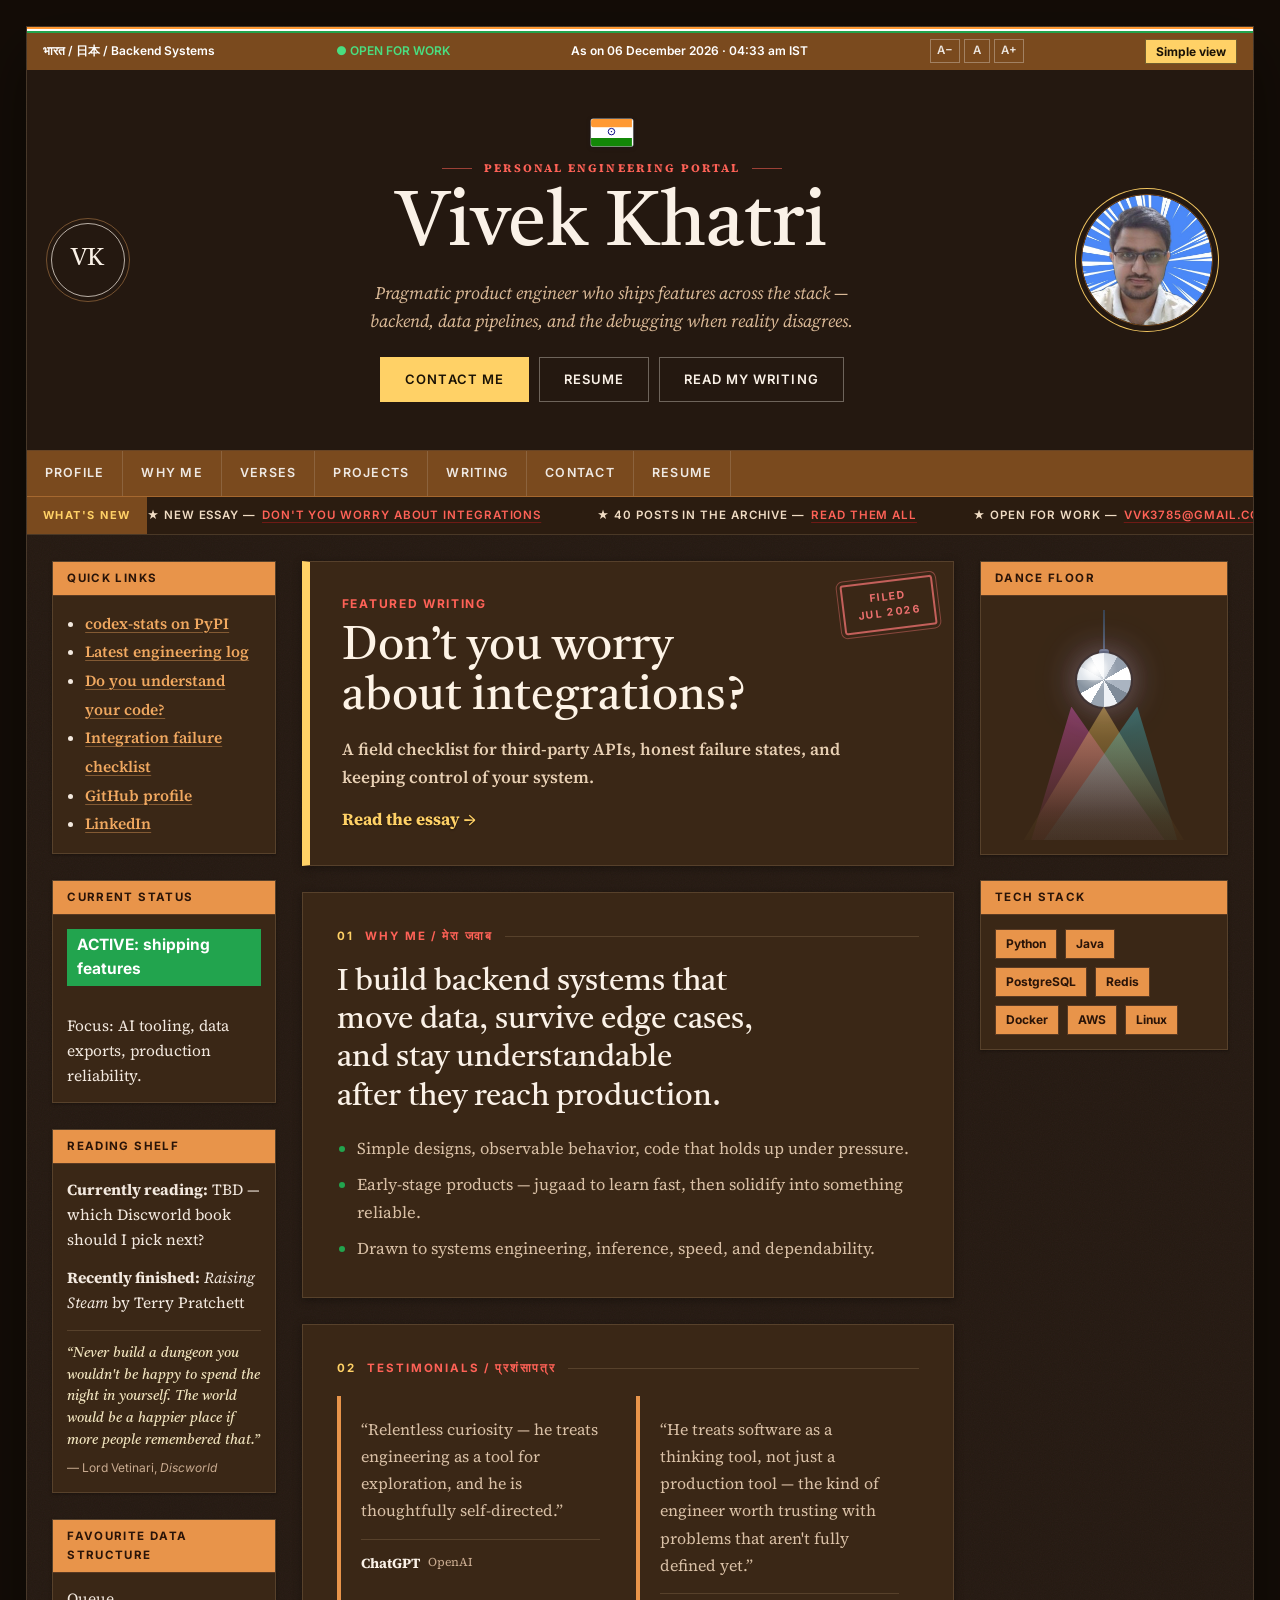
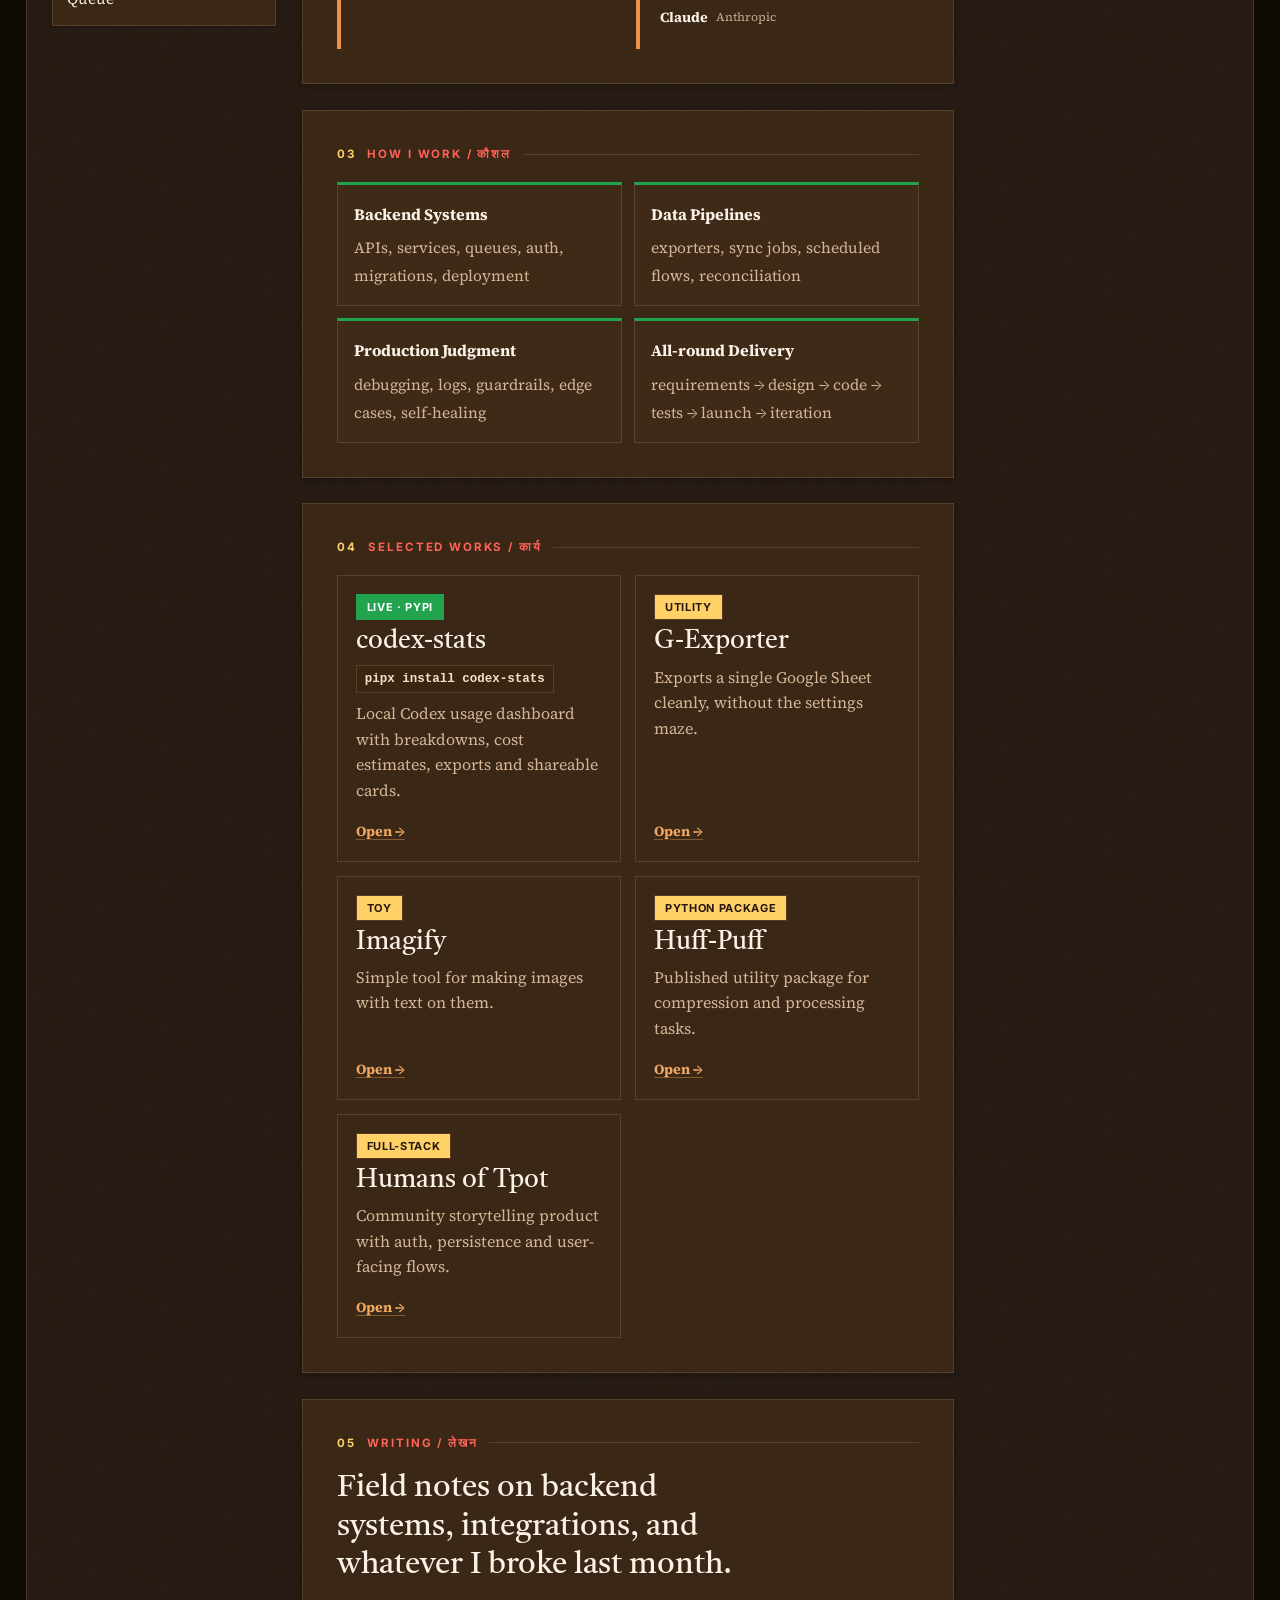
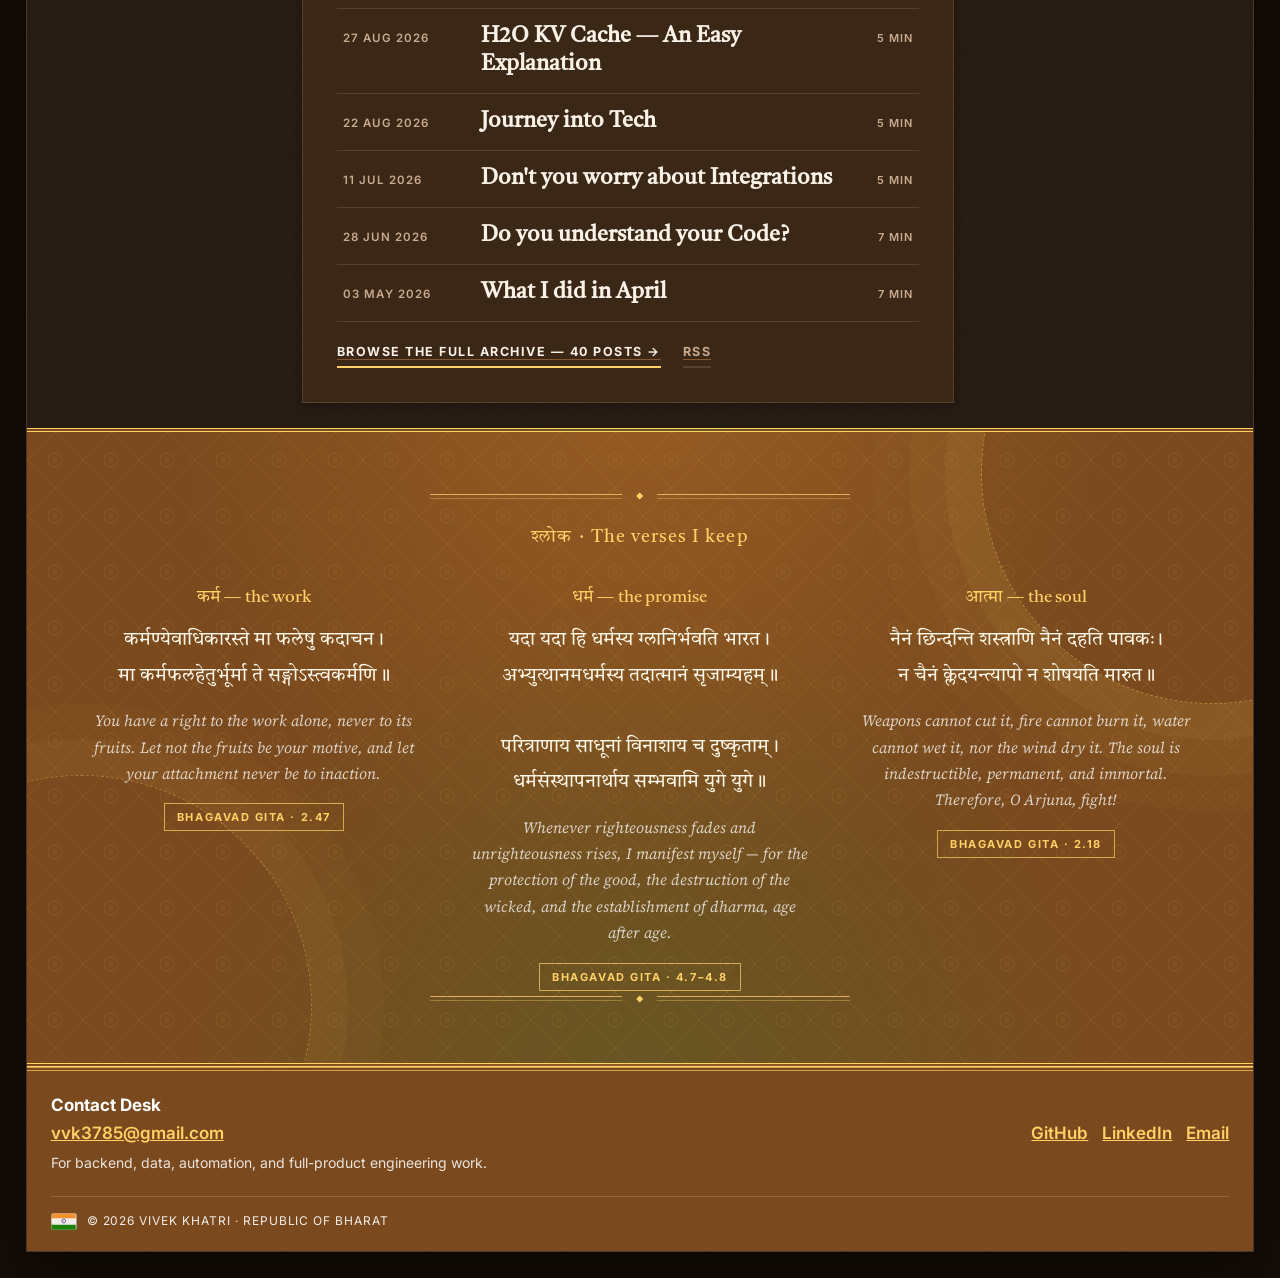
==== commit a7dd5c65: "Redesign site with warm disco theme, animated hero, and live date/text-size controls" ====
--- a/index.html
+++ b/index.html
@@ -13,6 +13,9 @@
     <meta name="twitter:description" content="Product engineer who builds features end-to-end, from backend systems to user-facing experiences.">
     <link rel="icon" href="data:image/svg+xml,<svg xmlns='http://www.w3.org/2000/svg' viewBox='0 0 100 100'><circle cx='50' cy='50' r='46' fill='%23073b8e' stroke='%23fff' stroke-width='3' stroke-dasharray='6 3'/><text x='50' y='58' text-anchor='middle' fill='%23fff200' font-family='Georgia' font-size='36' font-weight='900'>VK</text></svg>">
     <link rel="canonical" href="https://vivek378521.github.io">
+    <link rel="preconnect" href="https://fonts.googleapis.com">
+    <link rel="preconnect" href="https://fonts.gstatic.com" crossorigin>
+    <link href="https://fonts.googleapis.com/css2?family=Inter:wght@400;500;600;700&family=Source+Serif+4:ital,opsz,wght@0,8..60,400;0,8..60,600;1,8..60,400&family=Tiro+Devanagari+Sanskrit:ital@0;1&display=swap" rel="stylesheet">
     <link rel="stylesheet" href="style.css">
     <script type="application/ld+json">
     {
@@ -36,21 +39,42 @@
 </head>
 
 <body>
+    <a class="skip-link" href="#portal-view">Skip to main content</a>
     <div class="page">
         <header class="site-header" id="top">
             <div class="utility-bar">
                 <span>भारत / 日本 / Backend Systems</span>
-                <span class="status-dot blink">● OPEN FOR WORK</span>
-                <span>Last updated: August 2026</span>
+                <span class="status-dot">● OPEN FOR WORK</span>
+                <span id="gov-date">As on 08 October 2026</span>
+                <span class="text-size" role="group" aria-label="Text size">
+                    <button type="button" data-text-size="down" aria-label="Decrease text size">A−</button>
+                    <button type="button" data-text-size="reset" aria-label="Reset text size">A</button>
+                    <button type="button" data-text-size="up" aria-label="Increase text size">A+</button>
+                </span>
                 <button class="simple-toggle" type="button" data-view-target="simple">Simple view</button>
             </div>
 
             <div class="masthead">
                 <div class="emblem">VK</div>
-                <div>
+                <div class="masthead-text">
+                    <span class="masthead-flag" aria-hidden="true">
+                        <svg viewBox="0 0 42 28" xmlns="http://www.w3.org/2000/svg" role="img">
+                            <rect x="0.5" y="0.5" width="41" height="27" rx="2.5" fill="#fff" stroke="#0e1420" stroke-opacity="0.35"/>
+                            <path d="M1 3.5a2.5 2.5 0 0 1 2.5-2.5H40v8H3.5A2.5 2.5 0 0 1 1 6.5z" fill="#ff9933"/>
+                            <rect x="1" y="9" width="39" height="8" fill="#ffffff"/>
+                            <path d="M1 19v5.5A2.5 2.5 0 0 0 3.5 27H40v-8z" fill="#138808"/>
+                            <circle cx="20.5" cy="13" r="3.1" fill="none" stroke="#000080" stroke-width="0.9"/>
+                            <circle cx="20.5" cy="13" r="0.7" fill="#000080"/>
+                        </svg>
+                    </span>
                     <p class="ministry-line">Personal Engineering Portal</p>
                     <h1 class="name">Vivek Khatri</h1>
-                    <p class="subtitle">Product Engineer · Backend Systems · Features · Data Pipelines · Automation</p>
+                    <p class="subtitle">Pragmatic product engineer who ships features across the stack — backend, data pipelines, and the debugging when reality disagrees.</p>
+                    <div class="cta-row">
+                        <a class="btn btn-primary" href="mailto:vvk3785@gmail.com">Contact me</a>
+                        <a class="btn btn-ghost" href="https://drive.google.com/file/d/19Wa-6nKX6SU4irh_yiMC8AuhtA-2hX3K/view?usp=sharing" target="_blank" rel="noopener">Resume</a>
+                        <a class="btn btn-ghost" href="https://tech.peculiarvivek.com/don-t-you-worry-about-integrations" target="_blank" rel="noopener">Read my writing</a>
+                    </div>
                 </div>
                 <img src="my-face.jpeg" alt="Vivek Khatri" class="portrait" loading="lazy">
             </div>
@@ -58,17 +82,33 @@
             <nav class="main-nav" aria-label="Primary navigation">
                 <a href="#profile">Profile</a>
                 <a href="#position">Why me</a>
-                <a href="#testimonials">Testimonials</a>
-                <a href="#skills">How I work</a>
+                <a href="#verses">Verses</a>
                 <a href="#projects">Projects</a>
                 <a href="#writing">Writing</a>
-                <a href="kv-cache.html">KV Cache</a>
                 <a href="#contact">Contact</a>
                 <a href="https://drive.google.com/file/d/19Wa-6nKX6SU4irh_yiMC8AuhtA-2hX3K/view?usp=sharing" target="_blank" rel="noopener">Resume</a>
             </nav>
 
-            <div class="notice-strip">
-                <span>★ NEW ESSAY: <a href="https://tech.peculiarvivek.com/don-t-you-worry-about-integrations" target="_blank" rel="noopener">Don't you worry about Integrations</a> ★ Ask what happens when it breaks ★</span>
+            <div class="ticker" aria-label="Announcements">
+                <span class="ticker-label">What's New</span>
+                <div class="ticker-track">
+                    <div class="ticker-content">
+                        <div class="ticker-group">
+                            <span>★ New essay — <a href="https://tech.peculiarvivek.com/don-t-you-worry-about-integrations" target="_blank" rel="noopener">Don't you worry about integrations</a></span>
+                            <span>★ 40 posts in the archive — <a href="https://tech.peculiarvivek.com/archive" target="_blank" rel="noopener">Read them all</a></span>
+                            <span>★ Open for work — <a href="mailto:vvk3785@gmail.com">vvk3785@gmail.com</a></span>
+                            <span>★ codex-stats on PyPI — pipx install codex-stats</span>
+                            <span>★ New: H2O KV cache, explained — <a href="https://tech.peculiarvivek.com/h2o-kv-cache-an-easy-explanation" target="_blank" rel="noopener">Read</a></span>
+                        </div>
+                        <div class="ticker-group" aria-hidden="true">
+                            <span>★ New essay — <a href="https://tech.peculiarvivek.com/don-t-you-worry-about-integrations" target="_blank" rel="noopener">Don't you worry about integrations</a></span>
+                            <span>★ 40 posts in the archive — <a href="https://tech.peculiarvivek.com/archive" target="_blank" rel="noopener">Read them all</a></span>
+                            <span>★ Open for work — <a href="mailto:vvk3785@gmail.com">vvk3785@gmail.com</a></span>
+                            <span>★ codex-stats on PyPI — pipx install codex-stats</span>
+                            <span>★ New: H2O KV cache, explained — <a href="https://tech.peculiarvivek.com/h2o-kv-cache-an-easy-explanation" target="_blank" rel="noopener">Read</a></span>
+                        </div>
+                    </div>
+                </div>
             </div>
         </header>
 
@@ -106,58 +146,40 @@
                     <h2>Favourite Data Structure</h2>
                     <p>Queue</p>
                 </section>
-
-                <section class="box opinion-box">
-                    <h2>Small Opinion</h2>
-                    <p><strong>AI is the wrong keyword.</strong> I prefer “machine intelligence.”</p>
-                </section>
             </aside>
 
-            <section class="main-panel reveal">
-                <div class="hero-banner">
-                    <span class="corner-tag">Featured</span>
-                    <h2>Pragmatic product engineer who ships features across the stack.</h2>
-                    <p>I take an unclear problem, build the backend, wire the data path, ship it, then debug it when reality disagrees.</p>
-                </div>
-
-                <a class="blog-banner reveal" href="https://tech.peculiarvivek.com/don-t-you-worry-about-integrations" target="_blank" rel="noopener">
-                    <span class="new-badge blink">READ</span>
-                    <div>
-                        <p class="blog-label">Featured Technical Writing</p>
-                        <h2>Don’t you worry about integrations?</h2>
-                        <strong>A field checklist for third-party APIs, honest failure states, and keeping control of your system →</strong>
-                    </div>
+            <section class="main-panel">
+                <a class="feature-card reveal" href="https://tech.peculiarvivek.com/don-t-you-worry-about-integrations" target="_blank" rel="noopener">
+                    <span class="stamp" aria-hidden="true">Filed<br>Jul 2026</span>
+                    <span class="feature-kicker">Featured writing</span>
+                    <h2>Don’t you worry about integrations?</h2>
+                    <p>A field checklist for third-party APIs, honest failure states, and keeping control of your system.</p>
+                    <span class="feature-more">Read the essay →</span>
                 </a>
 
-                <section class="position-board reveal" id="position">
-                    <h2 class="section-title">Why me / मेरा जवाब</h2>
-                    <div class="position-grid">
-                        <p class="position-lede">I build backend systems that move data, survive edge cases, and stay understandable after they reach production.</p>
-                        <ul class="position-list">
-                            <li>Simple designs, observable behavior, code that holds up under pressure.</li>
-                            <li>Early-stage products — jugaad to learn fast, then solidify into something reliable.</li>
-                            <li>Drawn to systems engineering, inference, speed, and dependability.</li>
-                        </ul>
-                    </div>
-                </section>
-
-                <section class="testimonials reveal" id="testimonials">
-                    <h2 class="section-title">Testimonials / प्रशंसापत्र</h2>
+                <section class="section reveal" id="position">
+                    <p class="kicker">Why me / मेरा जवाब</p>
+                    <p class="lede">I build backend systems that move data, survive edge cases, and stay understandable after they reach production.</p>
+                    <ul class="plain-list">
+                        <li>Simple designs, observable behavior, code that holds up under pressure.</li>
+                        <li>Early-stage products — jugaad to learn fast, then solidify into something reliable.</li>
+                        <li>Drawn to systems engineering, inference, speed, and dependability.</li>
+                    </ul>
+                </section>
+
+                <section class="section reveal" id="testimonials">
+                    <p class="kicker">Testimonials / प्रशंसापत्र</p>
                     <div class="testimonial-grid">
                         <blockquote class="testimonial-card">
-                            <div class="testimonial-quote">
-                                <p>“Relentless curiosity — he treats engineering as a tool for exploration, and he is thoughtfully self-directed.”</p>
-                            </div>
-                            <footer class="testimonial-attribution">
+                            <p>“Relentless curiosity — he treats engineering as a tool for exploration, and he is thoughtfully self-directed.”</p>
+                            <footer>
                                 <span class="testimonial-author">ChatGPT</span>
                                 <span class="testimonial-org">OpenAI</span>
                             </footer>
                         </blockquote>
                         <blockquote class="testimonial-card">
-                            <div class="testimonial-quote">
-                                <p>“He treats software as a thinking tool, not just a production tool — the kind of engineer worth trusting with problems that aren't fully defined yet.”</p>
-                            </div>
-                            <footer class="testimonial-attribution">
+                            <p>“He treats software as a thinking tool, not just a production tool — the kind of engineer worth trusting with problems that aren't fully defined yet.”</p>
+                            <footer>
                                 <span class="testimonial-author">Claude</span>
                                 <span class="testimonial-org">Anthropic</span>
                             </footer>
@@ -165,8 +187,8 @@
                     </div>
                 </section>
 
-                <section class="capability-board reveal" id="skills">
-                    <h2 class="section-title">Capabilities / कौशल / 能力</h2>
+                <section class="section reveal" id="skills">
+                    <p class="kicker">How I work / कौशल</p>
                     <div class="capability-grid">
                         <article>
                             <strong>Backend Systems</strong>
@@ -187,60 +209,88 @@
                     </div>
                 </section>
 
-                <section class="projects-table reveal" id="projects">
-                    <h2 class="section-title">Selected Works Register</h2>
-                    <div class="table-wrap">
-                        <table>
-                            <thead>
-                                <tr>
-                                    <th scope="col">Project</th>
-                                    <th scope="col">Type</th>
-                                    <th scope="col">Engineering Signal</th>
-                                    <th scope="col">Link</th>
-                                </tr>
-                            </thead>
-                            <tbody>
-                                <tr class="highlight-row">
-                                    <td><strong>codex-stats</strong><br><code>pipx install codex-stats</code></td>
-                                    <td>Python CLI / Observability</td>
-                                    <td>Local Codex usage dashboard with breakdowns, cost estimates, exports and shareable cards.</td>
-                                    <td><a href="https://pypi.org/project/codex-stats/" target="_blank" rel="noopener">Open</a></td>
-                                </tr>
-                                <tr>
-                                    <td><strong>G-Exporter</strong></td>
-                                    <td>Small utility</td>
-                                    <td>Exports a single Google Sheet cleanly.</td>
-                                    <td><a href="https://gsheet-exporter.peculiarvivek.com/" target="_blank" rel="noopener">Open</a></td>
-                                </tr>
-                                <tr>
-                                    <td><strong>Imagify</strong></td>
-                                    <td>Small image toy</td>
-                                    <td>Simple tool for making images with text on them.</td>
-                                    <td><a href="https://imagify.peculiarvivek.com" target="_blank" rel="noopener">Open</a></td>
-                                </tr>
-                                <tr>
-                                    <td><strong>Huff-Puff</strong></td>
-                                    <td>Python package</td>
-                                    <td>Published utility package for compression and processing tasks.</td>
-                                    <td><a href="https://pypi.org/project/huff-puff/" target="_blank" rel="noopener">Open</a></td>
-                                </tr>
-                                <tr>
-                                    <td><strong>Humans of Tpot</strong></td>
-                                    <td>Full-stack platform</td>
-                                    <td>Community storytelling product with auth, persistence and user-facing flows.</td>
-                                    <td><a href="https://www.humansoftpot.com/" target="_blank" rel="noopener">Open</a></td>
-                                </tr>
-                            </tbody>
-                        </table>
-                    </div>
+                <section class="section reveal" id="projects">
+                    <p class="kicker">Selected works / कार्य</p>
+                    <div class="project-grid">
+                        <article class="project-card">
+                            <span class="chip chip-live">Live · PyPI</span>
+                            <h3>codex-stats</h3>
+                            <code class="install">pipx install codex-stats</code>
+                            <p>Local Codex usage dashboard with breakdowns, cost estimates, exports and shareable cards.</p>
+                            <a class="project-link" href="https://pypi.org/project/codex-stats/" target="_blank" rel="noopener">Open →</a>
+                        </article>
+                        <article class="project-card">
+                            <span class="chip">Utility</span>
+                            <h3>G-Exporter</h3>
+                            <p>Exports a single Google Sheet cleanly, without the settings maze.</p>
+                            <a class="project-link" href="https://gsheet-exporter.peculiarvivek.com/" target="_blank" rel="noopener">Open →</a>
+                        </article>
+                        <article class="project-card">
+                            <span class="chip">Toy</span>
+                            <h3>Imagify</h3>
+                            <p>Simple tool for making images with text on them.</p>
+                            <a class="project-link" href="https://imagify.peculiarvivek.com" target="_blank" rel="noopener">Open →</a>
+                        </article>
+                        <article class="project-card">
+                            <span class="chip">Python package</span>
+                            <h3>Huff-Puff</h3>
+                            <p>Published utility package for compression and processing tasks.</p>
+                            <a class="project-link" href="https://pypi.org/project/huff-puff/" target="_blank" rel="noopener">Open →</a>
+                        </article>
+                        <article class="project-card">
+                            <span class="chip">Full-stack</span>
+                            <h3>Humans of Tpot</h3>
+                            <p>Community storytelling product with auth, persistence and user-facing flows.</p>
+                            <a class="project-link" href="https://www.humansoftpot.com/" target="_blank" rel="noopener">Open →</a>
+                        </article>
+                    </div>
+                </section>
+
+                <section class="section reveal" id="writing">
+                    <p class="kicker">Writing / लेखन</p>
+                    <p class="lede">Field notes on backend systems, integrations, and whatever I broke last month.</p>
+                    <ol class="post-list">
+                        <li><a href="https://tech.peculiarvivek.com/h2o-kv-cache-an-easy-explanation" target="_blank" rel="noopener">
+                            <span class="post-date">27 Aug 2026</span>
+                            <span class="post-title">H2O KV Cache — An Easy Explanation</span>
+                            <span class="post-meta">5 min</span>
+                        </a></li>
+                        <li><a href="https://tech.peculiarvivek.com/journey-into-tech" target="_blank" rel="noopener">
+                            <span class="post-date">22 Aug 2026</span>
+                            <span class="post-title">Journey into Tech</span>
+                            <span class="post-meta">5 min</span>
+                        </a></li>
+                        <li><a href="https://tech.peculiarvivek.com/don-t-you-worry-about-integrations" target="_blank" rel="noopener">
+                            <span class="post-date">11 Jul 2026</span>
+                            <span class="post-title">Don't you worry about Integrations</span>
+                            <span class="post-meta">5 min</span>
+                        </a></li>
+                        <li><a href="https://tech.peculiarvivek.com/do-you-understand-your-code" target="_blank" rel="noopener">
+                            <span class="post-date">28 Jun 2026</span>
+                            <span class="post-title">Do you understand your Code?</span>
+                            <span class="post-meta">7 min</span>
+                        </a></li>
+                        <li><a href="https://tech.peculiarvivek.com/what-i-did-in-april" target="_blank" rel="noopener">
+                            <span class="post-date">03 May 2026</span>
+                            <span class="post-title">What I did in April</span>
+                            <span class="post-meta">7 min</span>
+                        </a></li>
+                    </ol>
+                    <a class="archive-link" href="https://tech.peculiarvivek.com/archive" target="_blank" rel="noopener">Browse the full archive — 40 posts →</a>
+                    <a class="archive-link archive-link--rss" href="https://tech.peculiarvivek.com/rss.xml" target="_blank" rel="noopener">RSS</a>
                 </section>
             </section>
 
             <aside class="right-rail reveal">
-                <section class="box stamp-box">
-                    <h2>Official Seal</h2>
-                    <div class="seal">कर्म</div>
-                    <p>Bias toward execution. Simplicity. Debuggability.</p>
+                <section class="box disco-box">
+                    <h2>Dance Floor</h2>
+                    <div class="disco-scene" aria-hidden="true">
+                        <span class="disco-cord"></span>
+                        <span class="disco-mount"></span>
+                        <span class="disco-ball"></span>
+                        <span class="disco-glint"></span>
+                        <span class="disco-beam"></span>
+                    </div>
                 </section>
 
                 <section class="box">
@@ -256,23 +306,58 @@
                     </div>
                 </section>
 
-                <section class="box" id="writing">
-                    <h2>Latest Writing</h2>
-                    <div class="writing-list">
-                        <a class="article-card" href="https://tech.peculiarvivek.com/don-t-you-worry-about-integrations" target="_blank" rel="noopener">
-                            <span>Field notes · July 2026</span>
-                            <strong>Don’t you worry about integrations?</strong>
-                            <em>Read the checklist →</em>
-                        </a>
-                        <a class="article-card article-card--blue" href="https://tech.peculiarvivek.com/do-you-understand-your-code" target="_blank" rel="noopener">
-                            <span>Field notes · June 2026</span>
-                            <strong>Do you understand your code?</strong>
-                            <em>Read the argument →</em>
-                        </a>
-                    </div>
-                </section>
             </aside>
         </main>
+
+        <section class="verse-band reveal" id="verses" aria-label="Verses I keep">
+            <div class="verse-band-inner">
+                <div class="band-rule" aria-hidden="true"><span>◆</span></div>
+
+                <p class="band-kicker">श्लोक · The verses I keep</p>
+
+                <div class="band-grid">
+                    <figure class="verse">
+                        <p class="verse-label">कर्म — the work</p>
+                        <blockquote class="verse-text">
+                            कर्मण्येवाधिकारस्ते मा फलेषु कदाचन।<br>
+                            मा कर्मफलहेतुर्भूर्मा ते सङ्गोऽस्त्वकर्मणि॥
+                        </blockquote>
+                        <figcaption class="verse-meaning">
+                            You have a right to the work alone, never to its fruits. Let not the fruits be your motive, and let your attachment never be to inaction.
+                        </figcaption>
+                        <span class="verse-ref">Bhagavad Gita · 2.47</span>
+                    </figure>
+
+                    <figure class="verse">
+                        <p class="verse-label">धर्म — the promise</p>
+                        <blockquote class="verse-text">
+                            यदा यदा हि धर्मस्य ग्लानिर्भवति भारत।<br>
+                            अभ्युत्थानमधर्मस्य तदात्मानं सृजाम्यहम्॥<br><br>
+                            परित्राणाय साधूनां विनाशाय च दुष्कृताम्।<br>
+                            धर्मसंस्थापनार्थाय सम्भवामि युगे युगे॥
+                        </blockquote>
+                        <figcaption class="verse-meaning">
+                            Whenever righteousness fades and unrighteousness rises, I manifest myself — for the protection of the good, the destruction of the wicked, and the establishment of dharma, age after age.
+                        </figcaption>
+                        <span class="verse-ref">Bhagavad Gita · 4.7–4.8</span>
+                    </figure>
+
+                    <figure class="verse">
+                        <p class="verse-label">आत्मा — the soul</p>
+                        <blockquote class="verse-text">
+                            नैनं छिन्दन्ति शस्त्राणि नैनं दहति पावकः।<br>
+                            न चैनं क्लेदयन्त्यापो न शोषयति मारुत॥
+                        </blockquote>
+                        <figcaption class="verse-meaning">
+                            Weapons cannot cut it, fire cannot burn it, water cannot wet it, nor the wind dry it. The soul is indestructible, permanent, and immortal. Therefore, O Arjuna, fight!
+                        </figcaption>
+                        <span class="verse-ref">Bhagavad Gita · 2.18</span>
+                    </figure>
+                </div>
+
+                <div class="band-rule" aria-hidden="true"><span>◆</span></div>
+            </div>
+        </section>
 
         <section class="simple-view view-panel" id="simple-view" aria-label="Simple website view">
             <div class="simple-card">
@@ -281,6 +366,7 @@
                 <h2>Product engineer who ships features end-to-end.</h2>
                 <p>APIs, data pipelines, automation, and production debugging.</p>
                 <div class="simple-links">
+                    <a class="btn btn-primary" href="mailto:vvk3785@gmail.com">Contact me</a>
                     <a href="https://pypi.org/project/codex-stats/" target="_blank" rel="noopener">codex-stats</a>
                     <a href="https://tech.peculiarvivek.com/don-t-you-worry-about-integrations" target="_blank" rel="noopener">Integration checklist</a>
                     <a href="https://tech.peculiarvivek.com/do-you-understand-your-code" target="_blank" rel="noopener">Do you understand your code?</a>
@@ -302,6 +388,18 @@
                 <a href="https://linkedin.com/in/vivekkhatri007" target="_blank" rel="noopener">LinkedIn</a>
                 <a href="mailto:vvk3785@gmail.com">Email</a>
             </nav>
+
+            <div class="footer-sign">
+                <svg viewBox="0 0 42 28" xmlns="http://www.w3.org/2000/svg" aria-hidden="true">
+                    <rect x="0.5" y="0.5" width="41" height="27" rx="2.5" fill="#fff" stroke="#0e1420" stroke-opacity="0.35"/>
+                    <path d="M1 3.5a2.5 2.5 0 0 1 2.5-2.5H40v8H3.5A2.5 2.5 0 0 1 1 6.5z" fill="#ff9933"/>
+                    <rect x="1" y="9" width="39" height="8" fill="#ffffff"/>
+                    <path d="M1 19v5.5A2.5 2.5 0 0 0 3.5 27H40v-8z" fill="#138808"/>
+                    <circle cx="20.5" cy="13" r="3.1" fill="none" stroke="#000080" stroke-width="0.9"/>
+                    <circle cx="20.5" cy="13" r="0.7" fill="#000080"/>
+                </svg>
+                <span>© 2026 Vivek Khatri · Republic of Bharat</span>
+            </div>
         </footer>
     </div>
 
--- a/style.css
+++ b/style.css
@@ -1,16 +1,30 @@
 :root {
     --saffron: #ff9933;
-    --green: #138a36;
-    --blue: #073b8e;
-    --blue-dark: #052b68;
-    --red: #d71920;
+    --green: #22a44e;
+    --accent: #e8944a;
+    --accent-dark: #7a4a1e;
+    --red: #ff6257;
     --gold: #ffd166;
-    --cream: #fefcf0;
-    --paper: #ffffff;
-    --ink: #111111;
-    --muted: #4b5563;
-    --border: #1f2937;
-    --shadow: 4px 4px 0 rgba(0, 0, 0, 0.18);
+    --cream: #241810;
+    --paper: #3a2716;
+    --ink: #f3e9df;
+    --heading: #faf1e7;
+    --muted: #c9ab90;
+    --link: #f0a860;
+    --line: rgba(214, 180, 140, 0.18);
+    --border: #5a3a22;
+    --shadow: 3px 3px 0 rgba(0, 0, 0, 0.35);
+    --font-body: 'Inter', system-ui, -apple-system, 'Segoe UI', Roboto, 'Helvetica Neue', sans-serif;
+    --font-display: 'Tiro Devanagari Sanskrit', Georgia, 'Times New Roman', serif;
+    --font-text: 'Source Serif 4', Georgia, 'Times New Roman', serif;
+    --pix-soft:
+        conic-gradient(rgba(255, 255, 255, 0.045) 0 25%, transparent 25% 50%, rgba(255, 255, 255, 0.045) 50% 75%, transparent 75% 100%) 0 0 / 28px 28px,
+        conic-gradient(rgba(255, 255, 255, 0.03) 0 25%, transparent 25% 50%, rgba(255, 255, 255, 0.03) 50% 75%, transparent 75% 100%) 0 0 / 14px 14px;
+    --pix-tile:
+        conic-gradient(rgba(255, 255, 255, 0.09) 0 25%, transparent 25% 50%, rgba(255, 255, 255, 0.09) 50% 75%, transparent 75% 100%) 0 0 / 24px 24px;
+    --motif:
+        url("data:image/svg+xml,%3Csvg xmlns='http://www.w3.org/2000/svg' width='120' height='120' viewBox='0 0 120 120'%3E%3Cg fill='none' stroke='%23d9b45b' stroke-opacity='0.14'%3E%3Cpath d='M60 0 120 60 60 120 0 60Z'/%3E%3Ccircle cx='60' cy='60' r='10'/%3E%3Ccircle cx='60' cy='60' r='3.5'/%3E%3C/g%3E%3C/svg%3E") 0 0 / 120px 120px,
+        url("data:image/svg+xml,%3Csvg xmlns='http://www.w3.org/2000/svg' width='120' height='120' viewBox='0 0 120 120'%3E%3Cg fill='none' stroke='%23d9b45b' stroke-opacity='0.07'%3E%3Cpath d='M0 0 120 120M120 0 0 120'/%3E%3C/g%3E%3C/svg%3E") 0 0 / 120px 120px;
 }
 
 * {
@@ -26,40 +40,129 @@
 body {
     min-height: 100vh;
     color: var(--ink);
-    background:
-        radial-gradient(circle at 20% 30%, rgba(7, 59, 142, 0.04) 0%, transparent 50%),
-        radial-gradient(circle at 80% 70%, rgba(215, 25, 32, 0.03) 0%, transparent 50%),
-        #e8edf5;
-    font-family: system-ui, -apple-system, 'Segoe UI', Roboto, 'Helvetica Neue', sans-serif;
-    font-size: 15px;
-    line-height: 1.5;
+    background: #140d07;
+    font-family: var(--font-text);
+    font-size: 17px;
+    line-height: 1.65;
+}
+
+/* UI chrome stays sans */
+.utility-bar,
+.main-nav a,
+.btn,
+.kicker,
+.feature-kicker,
+.chip,
+.verse-ref,
+.tag-cloud span,
+.status-line,
+.box h2,
+.footer,
+.simple-toggle,
+.back-to-portal,
+.simple-kicker,
+.install {
+    font-family: var(--font-body);
+}
+
+:focus-visible {
+    outline: 2px solid var(--gold);
+    outline-offset: 2px;
+}
+
+::selection {
+    color: var(--gold);
+    background: var(--accent-dark);
+}
+
+h1, h2, .lede {
+    text-wrap: balance;
+}
+
+section[id],
+aside[id] {
+    scroll-margin-top: 20px;
 }
 
 body.simple-mode {
-    background: #fff;
+    background: #140d07;
 }
 
 a {
-    color: var(--blue);
+    color: var(--link);
     font-weight: 600;
     transition: color 0.15s;
 }
 
 a:hover {
     color: var(--red);
+}
+
+.box a,
+.section a {
+    text-decoration: underline;
+    text-decoration-color: rgba(240, 168, 96, 0.4);
+    text-decoration-thickness: 1px;
+    text-underline-offset: 3px;
+}
+
+.box a:hover,
+.section a:hover {
+    text-decoration-color: var(--gold);
 }
 
 .page {
     position: relative;
     z-index: 1;
-    width: 100%;
-    min-height: 100vh;
-    margin: 0 auto;
-    background: var(--cream);
+    width: min(1460px, calc(100% - clamp(0px, 4vw, 56px)));
+    min-height: calc(100vh - clamp(0px, 4vw, 56px));
+    margin: clamp(0px, 2vw, 28px) auto;
+    background-color: var(--cream);
+    background-image: url("data:image/svg+xml,%3Csvg xmlns='http://www.w3.org/2000/svg' width='140' height='140'%3E%3Cfilter id='n'%3E%3CfeTurbulence type='fractalNoise' baseFrequency='0.9' numOctaves='3'/%3E%3C/filter%3E%3Crect width='140' height='140' filter='url(%23n)' opacity='0.04'/%3E%3C/svg%3E");
+    border: 1px solid rgba(214, 180, 140, 0.18);
+    box-shadow: 0 24px 60px rgba(0, 0, 0, 0.45);
 }
 
 body.simple-mode .page {
-    background: #fff;
+    background: #241810;
+}
+
+/* ─── Skip link ─── */
+
+.skip-link {
+    position: absolute;
+    top: -60px;
+    left: 12px;
+    z-index: 99;
+    padding: 9px 16px;
+    color: #fff;
+    background: var(--accent-dark);
+    font-family: var(--font-body);
+    font-size: 13px;
+    text-decoration: none;
+    transition: top 0.15s;
+}
+
+.skip-link:focus {
+    top: 10px;
+}
+
+/* ─── Tricolour rule ─── */
+
+.site-header {
+    position: relative;
+}
+
+.site-header::before {
+    content: "";
+    display: block;
+    height: 6px;
+    background: linear-gradient(
+        to bottom,
+        var(--saffron) 0 2px,
+        #ffffff 2px 4px,
+        var(--green) 4px 6px
+    );
 }
 
 /* ─── Utility bar ─── */
@@ -71,21 +174,46 @@
     gap: 12px;
     padding: 6px 16px;
     color: #fff;
-    background: var(--blue-dark);
+    background: var(--accent-dark);
     font-size: 12px;
     font-weight: 600;
 }
 
 .status-dot {
     color: #4ade80;
+}
+
+.text-size {
+    display: inline-flex;
+    gap: 4px;
+}
+
+.text-size button {
+    min-width: 26px;
+    padding: 2px 6px;
+    color: rgba(255, 255, 255, 0.85);
+    background: transparent;
+    border: 1px solid rgba(255, 255, 255, 0.3);
+    font-family: var(--font-body);
+    font-size: 11.5px;
+    font-weight: 600;
+    line-height: 1.5;
+    cursor: pointer;
+    transition: color 0.15s, border-color 0.15s, background 0.15s;
+}
+
+.text-size button:hover {
+    color: var(--accent-dark);
+    background: var(--gold);
+    border-color: var(--gold);
 }
 
 .simple-toggle,
 .back-to-portal {
     padding: 4px 10px;
-    color: #000;
+    color: #1a1205;
     background: var(--gold);
-    border: 1px solid #000;
+    border: 1px solid rgba(0, 0, 0, 0.55);
     font-family: inherit;
     font-size: 12px;
     font-weight: 700;
@@ -98,108 +226,273 @@
     background: #e6b800;
 }
 
-.blink {
-    animation: blink 1s steps(2, start) infinite;
-}
-
-@keyframes blink {
-    50% { opacity: 0.2; }
-}
-
 /* ─── Masthead ─── */
 
 .masthead {
     display: grid;
-    grid-template-columns: 92px 1fr 116px;
-    gap: 20px;
+    grid-template-columns: 92px minmax(0, 1fr) 148px;
+    gap: 24px;
     align-items: center;
-    padding: 20px 24px;
-    background:
-        linear-gradient(90deg, var(--saffron) 0 14%, #fff 14% 86%, var(--green) 86% 100%);
-    border-bottom: 3px solid var(--blue-dark);
+    padding: clamp(28px, 4vw, 48px) 24px;
+    background: var(--cream);
+    border-bottom: 1px solid rgba(232, 148, 74, 0.35);
+}
+
+.masthead-text {
+    text-align: center;
+}
+
+.masthead-flag {
+    display: block;
+    width: 44px;
+    margin: 0 auto 12px;
+}
+
+.masthead-flag svg {
+    display: block;
+    width: 100%;
+    height: auto;
+    filter: drop-shadow(0 1px 2px rgba(15, 23, 42, 0.18));
 }
 
 .emblem {
     display: grid;
     place-items: center;
-    width: 82px;
-    height: 82px;
-    color: var(--gold);
-    background: var(--blue);
-    border: 4px double #fff;
+    width: 74px;
+    height: 74px;
+    color: var(--heading);
+    background: transparent;
+    border: 1px solid rgba(250, 241, 231, 0.7);
     border-radius: 50%;
-    font-family: Georgia, serif;
-    font-size: 28px;
-    font-weight: 900;
-    text-shadow: 2px 2px 0 #000;
+    outline: 1px solid rgba(240, 168, 96, 0.4);
+    outline-offset: 4px;
+    font-family: var(--font-display);
+    font-size: 24px;
+    font-weight: 400;
 }
 
 .ministry-line {
+    display: flex;
+    align-items: center;
+    justify-content: center;
+    gap: 12px;
     color: var(--red);
-    font-size: 12px;
-    font-weight: 700;
+    font-size: 11.5px;
+    font-weight: 700;
+    letter-spacing: 0.18em;
+    text-transform: uppercase;
+}
+
+.ministry-line::before,
+.ministry-line::after {
+    content: "";
+    width: 30px;
+    height: 1px;
+    background: currentColor;
+    opacity: 0.55;
+}
+
+.name {
+    margin-top: 10px;
+    color: var(--heading);
+    font-family: var(--font-display);
+    font-size: clamp(2.6rem, 6vw, 5rem);
+    font-weight: 400;
+    line-height: 1;
+}
+
+.subtitle {
+    max-width: 54ch;
+    margin: 14px auto 0;
+    color: #d9b896;
+    font-size: clamp(1rem, 1.4vw, 1.1rem);
+    font-style: italic;
+    line-height: 1.6;
+}
+
+.cta-row {
+    display: flex;
+    flex-wrap: wrap;
+    justify-content: center;
+    gap: 10px;
+    margin-top: 22px;
+}
+
+.btn {
+    display: inline-flex;
+    align-items: center;
+    gap: 8px;
+    padding: 11px 24px;
+    border: 1px solid rgba(250, 241, 231, 0.3);
+    font-size: 13px;
+    font-weight: 600;
     letter-spacing: 0.08em;
     text-transform: uppercase;
-}
-
-.name {
-    color: var(--blue-dark);
-    font-family: Georgia, 'Times New Roman', serif;
-    font-size: clamp(2.8rem, 7vw, 6.8rem);
-    line-height: 0.88;
-    text-shadow: 3px 3px 0 var(--gold);
-}
-
-.subtitle {
-    margin-top: 8px;
-    color: #111;
-    font-size: clamp(0.95rem, 1.6vw, 1.25rem);
+    text-decoration: none;
+    transition: background 0.15s, color 0.15s, transform 0.15s;
+}
+
+.btn-primary {
+    color: #1a1205;
+    background: var(--gold);
+    border-color: var(--gold);
+}
+
+.btn-primary:hover {
+    color: #1a1205;
+    background: #f4c153;
+    transform: translateY(-1px);
+}
+
+.btn-ghost {
+    color: var(--heading);
+    background: transparent;
+    border-color: rgba(250, 241, 231, 0.35);
+}
+
+.btn-ghost:hover {
+    color: var(--heading);
+    background: rgba(250, 241, 231, 0.08);
+    border-color: var(--heading);
+}
+
+.portrait {
+    width: 132px;
+    height: 132px;
+    object-fit: cover;
+    background: #fff;
+    border: 1px solid var(--accent-dark);
+    border-radius: 50%;
+    box-shadow:
+        0 0 0 5px var(--cream),
+        0 0 0 6px rgba(255, 209, 102, 0.95);
+}
+
+/* ─── Nav ─── */
+
+.main-nav {
+    display: flex;
+    flex-wrap: wrap;
+    background: var(--accent-dark);
+    border-bottom: 1px solid rgba(232, 148, 74, 0.4);
+}
+
+.main-nav a {
+    position: relative;
+    padding: 12px 18px;
+    color: rgba(255, 255, 255, 0.88);
+    border-right: 1px solid rgba(255, 255, 255, 0.14);
+    text-decoration: none;
+    font-size: 12.5px;
     font-weight: 600;
-}
-
-.portrait {
-    width: 110px;
-    height: 110px;
-    object-fit: cover;
-    border: 4px solid var(--blue-dark);
-    background: #fff;
-}
-
-/* ─── Nav ─── */
-
-.main-nav {
-    display: flex;
-    flex-wrap: wrap;
-    background: var(--blue);
-}
-
-.main-nav a {
-    padding: 10px 18px;
+    letter-spacing: 0.1em;
+    text-transform: uppercase;
+    transition: color 0.15s;
+}
+
+.main-nav a::after {
+    content: "";
+    position: absolute;
+    right: 18px;
+    bottom: 7px;
+    left: 18px;
+    height: 1px;
+    background: var(--gold);
+    transform: scaleX(0);
+    transform-origin: left;
+    transition: transform 0.22s ease;
+}
+
+.main-nav a:hover {
     color: #fff;
-    border-right: 1px solid rgba(255, 255, 255, 0.3);
+}
+
+.main-nav a:hover::after {
+    transform: scaleX(1);
+}
+
+/* ─── Ticker ─── */
+
+.ticker {
+    display: flex;
+    align-items: stretch;
+    overflow: hidden;
+    background: #2b1c10;
+    border-bottom: 1px solid rgba(214, 180, 140, 0.18);
+}
+
+.ticker-label {
+    position: relative;
+    z-index: 2;
+    display: flex;
+    align-items: center;
+    flex: 0 0 auto;
+    padding: 9px 16px;
+    color: var(--gold);
+    background: var(--accent-dark);
+    font-family: var(--font-body);
+    font-size: 11px;
+    font-weight: 700;
+    letter-spacing: 0.14em;
+    text-transform: uppercase;
+}
+
+.ticker-track {
+    position: relative;
+    flex: 1;
+    overflow: hidden;
+    display: flex;
+    align-items: center;
+    min-width: 0;
+}
+
+.ticker-content {
+    display: flex;
+    white-space: nowrap;
+    color: #f0dcc4;
+    font-family: var(--font-body);
+    font-size: 11.5px;
+    font-weight: 600;
+    letter-spacing: 0.08em;
+    text-transform: uppercase;
+    animation: ticker-slide 46s linear infinite;
+    will-change: transform;
+}
+
+.ticker-track:hover .ticker-content {
+    animation-play-state: paused;
+}
+
+.ticker-group {
+    display: flex;
+    flex: 0 0 auto;
+    gap: 56px;
+    padding-right: 56px;
+    padding-block: 9px;
+}
+
+.ticker-group span {
+    display: inline-flex;
+    align-items: center;
+}
+
+.ticker-group a {
+    color: var(--red);
     text-decoration: none;
-    font-weight: 600;
-    transition: background 0.15s, color 0.15s;
-}
-
-.main-nav a:hover {
-    color: #000;
-    background: var(--gold);
-}
-
-/* ─── Notice strip ─── */
-
-.notice-strip {
-    padding: 8px 16px;
-    color: #000;
-    background: var(--gold);
-    border-bottom: 3px solid var(--red);
-    font-weight: 600;
-    font-size: 13px;
-}
-
-.notice-strip a {
-    color: var(--blue-dark);
+    margin-left: 6px;
+    text-decoration: underline;
+    text-decoration-color: rgba(215, 25, 32, 0.4);
+    text-underline-offset: 3px;
+}
+
+.ticker-group a:hover {
+    text-decoration-color: var(--gold);
+}
+
+@keyframes ticker-slide {
+    to {
+        transform: translateX(-50%);
+    }
 }
 
 /* ─── View panels ─── */
@@ -225,236 +518,387 @@
 
 .portal-grid {
     display: grid;
-    grid-template-columns: 260px minmax(0, 1fr) 280px;
-    gap: 16px;
-    min-height: calc(100vh - 230px);
-    padding: 16px;
-}
-
-/* ─── Shared box styles ─── */
-
-.box,
-.hero-banner,
-.capability-board,
-.projects-table,
-.position-board {
-    background: var(--paper);
-    border: 2px solid var(--border);
-    box-shadow: var(--shadow);
-}
+    grid-template-columns: 264px minmax(0, 1fr) 284px;
+    gap: clamp(16px, 2vw, 28px);
+    align-items: start;
+    padding: clamp(16px, 2vw, 32px);
+}
+
+.main-panel,
+.left-rail,
+.right-rail {
+    display: grid;
+    gap: clamp(16px, 2vw, 26px);
+    align-content: start;
+}
+
+/* ─── Rail boxes ─── */
 
 .box {
-    margin-bottom: 16px;
-    padding: 16px;
-}
-
-.box h2,
-.section-title {
-    margin: -16px -16px 16px;
-    padding: 8px 14px;
-    color: #fff;
-    background: var(--blue);
-    border-bottom: 2px solid var(--border);
-    font-size: 15px;
-    font-weight: 700;
+    padding: 0;
+    background-color: var(--paper);
+    background-image: var(--pix-soft), var(--motif), linear-gradient(var(--paper), var(--paper));
+    border: 1px solid var(--line);
+    box-shadow: 0 1px 3px rgba(0, 0, 0, 0.35);
+}
+
+.box h2 {
+    padding: 7px 14px;
+    color: #2a1408;
+    background: var(--accent);
+    border-bottom: 1px solid var(--border);
+    font-size: 11.5px;
+    font-weight: 700;
+    letter-spacing: 0.12em;
     text-transform: uppercase;
-    letter-spacing: 0.05em;
+}
+
+.box > *:not(h2) {
+    margin: 14px;
+}
+
+.box > h2 + p {
+    margin-top: 14px;
 }
 
 .box p {
-    line-height: 1.55;
-}
-
-.reading-box p + p {
-    margin-top: 12px;
+    line-height: 1.6;
+    font-size: 15.5px;
 }
 
 .reading-quote {
-    margin-top: 16px;
     padding-top: 12px;
-    border-top: 1px solid #d1d5db;
-    color: var(--blue-dark);
-    font-family: Georgia, 'Times New Roman', serif;
+    border-top: 1px solid var(--line);
+    color: #f0e3bd;
+    font-family: var(--font-display);
     font-size: 14px;
     font-style: italic;
-    line-height: 1.5;
+    line-height: 1.55;
 }
 
 .reading-quote cite {
     display: block;
     margin-top: 8px;
     color: var(--muted);
-    font-family: inherit;
+    font-family: var(--font-body);
     font-size: 12px;
     font-style: normal;
 }
 
-.opinion-box {
-    border-color: var(--red);
-}
-
 .link-list {
     padding-left: 18px;
-    line-height: 1.8;
+    line-height: 1.85;
+    font-size: 15.5px;
 }
 
 .status-line {
     display: inline-block;
-    margin-bottom: 8px;
     padding: 4px 10px;
     color: #fff;
     background: var(--green);
-    font-weight: 700;
     font-size: 13px;
-}
-
-/* ─── Hero banner ─── */
-
-.hero-banner {
+    font-weight: 700;
+}
+
+/* ─── Feature card (featured writing) ─── */
+
+.feature-card {
     position: relative;
-    min-height: 240px;
-    margin-bottom: 16px;
-    padding: clamp(20px, 4vw, 40px);
-    background:
-        radial-gradient(circle at 92% 18%, rgba(255, 242, 0, 0.7), transparent 9rem),
-        linear-gradient(135deg, #fff 0%, #e0f2fe 58%, var(--gold) 100%);
-}
-
-.hero-banner h2 {
-    max-width: 980px;
-    color: var(--blue-dark);
-    font-family: Georgia, 'Times New Roman', serif;
-    font-size: clamp(2.25rem, 4.4vw, 4.8rem);
-    line-height: 0.9;
-    text-shadow: 2px 2px 0 #fff;
-}
-
-.hero-banner p {
-    max-width: 960px;
-    margin-top: 18px;
-    font-size: clamp(1rem, 1.5vw, 1.22rem);
-    font-weight: 600;
-    line-height: 1.55;
-}
-
-.corner-tag {
-    display: inline-block;
-    margin-bottom: 18px;
-    padding: 4px 10px;
-    color: #fff;
-    background: var(--red);
-    border: 2px solid #000;
-    font-weight: 700;
-    font-size: 12px;
-    text-transform: uppercase;
-}
-
-/* ─── Blog banner ─── */
-
-.blog-banner {
-    display: grid;
-    grid-template-columns: 110px minmax(0, 1fr);
-    gap: 16px;
-    align-items: center;
-    margin-bottom: 16px;
-    padding: 20px;
-    color: #000;
-    background: var(--gold);
-    border: 3px solid var(--red);
-    box-shadow: var(--shadow);
+    display: block;
+    padding: clamp(20px, 3vw, 32px);
+    color: inherit;
+    background-color: var(--paper);
+    background-image:
+        var(--pix-tile),
+        var(--motif),
+        linear-gradient(
+            to bottom,
+            #f2c48a 0 13%,
+            #e8a866 13% 30%,
+            #d98f4a 30% 47%,
+            #c47636 47% 62%,
+            #a85e28 62% 76%,
+            #8a4a1e 76% 88%,
+            #6e3816 88% 100%
+        );
+    border: 1px solid var(--line);
+    border-left: 8px solid var(--gold);
+    box-shadow: 0 2px 8px rgba(0, 0, 0, 0.35);
     text-decoration: none;
     transition: transform 0.15s, box-shadow 0.15s;
 }
 
-.blog-banner:hover {
+.feature-card:hover {
+    color: inherit;
     transform: translate(-2px, -2px);
-    box-shadow: 6px 6px 0 rgba(0, 0, 0, 0.18);
-}
-
-.new-badge {
+    box-shadow: 5px 5px 0 rgba(0, 0, 0, 0.12);
+}
+
+.feature-kicker {
+    display: block;
+    margin-bottom: 10px;
+    color: var(--red);
+    font-size: 12px;
+    font-weight: 700;
+    letter-spacing: 0.14em;
+    text-transform: uppercase;
+}
+
+.feature-card h2 {
+    color: #fdf3e6;
+    font-family: var(--font-display);
+    font-size: clamp(1.9rem, 3.6vw, 3rem);
+    font-weight: 400;
+    line-height: 1.08;
+}
+
+.feature-card p {
+    max-width: 60ch;
+    margin-top: 12px;
+    color: #e8d0b4;
+    font-size: 17px;
+}
+
+.feature-more {
+    display: inline-block;
+    margin-top: 14px;
+    color: var(--gold);
+    font-weight: 700;
+    text-shadow: 0 1px 2px rgba(0, 0, 0, 0.4);
+    transition: color 0.15s;
+}
+
+.feature-more:hover {
+    color: #fff;
+}
+
+.stamp {
+    position: absolute;
+    top: 18px;
+    right: 18px;
+    padding: 7px 13px;
+    color: rgba(255, 120, 120, 0.9);
+    border: 2px solid rgba(255, 120, 120, 0.7);
+    border-radius: 3px;
+    outline: 1px solid rgba(255, 120, 120, 0.4);
+    outline-offset: 3px;
+    font-family: var(--font-body);
+    font-size: 10.5px;
+    font-weight: 700;
+    letter-spacing: 0.16em;
+    line-height: 1.5;
+    text-align: center;
+    text-transform: uppercase;
+    transform: rotate(-7deg);
+    pointer-events: none;
+}
+
+/* ─── Sections ─── */
+
+.section {
+    padding: clamp(20px, 3vw, 34px);
+    background-color: var(--paper);
+    background-image: var(--pix-soft), var(--motif), linear-gradient(var(--paper), var(--paper));
+    border: 1px solid var(--line);
+    box-shadow: 0 2px 8px rgba(0, 0, 0, 0.35);
+}
+
+.kicker {
+    display: flex;
+    align-items: center;
+    gap: 12px;
+    margin-bottom: 18px;
+    color: var(--red);
+    font-size: 11.5px;
+    font-weight: 700;
+    letter-spacing: 0.16em;
+    text-transform: uppercase;
+}
+
+.main-panel {
+    counter-reset: sec;
+}
+
+.kicker::before {
+    counter-increment: sec;
+    content: counter(sec, decimal-leading-zero);
+    color: var(--gold);
+}
+
+.kicker::after {
+    content: "";
+    flex: 1;
+    height: 1px;
+    background: var(--line);
+}
+
+.lede {
+    max-width: 46ch;
+    color: var(--heading);
+    font-family: var(--font-display);
+    font-size: clamp(1.4rem, 2.4vw, 2rem);
+    line-height: 1.25;
+}
+
+.plain-list {
+    margin-top: 18px;
+    padding-left: 20px;
+    color: #d9c0a6;
+    font-size: 16.5px;
+    line-height: 1.7;
+}
+
+.plain-list li + li {
+    margin-top: 8px;
+}
+
+.plain-list li::marker {
+    color: var(--green);
+}
+
+/* ─── Verse band ─── */
+
+.verse-band {
+    position: relative;
+    overflow: hidden;
+    padding: clamp(36px, 5vw, 56px) clamp(16px, 4vw, 48px);
+    color: #fff;
+    background:
+        radial-gradient(ellipse at 50% -10%, rgba(255, 153, 51, 0.22), transparent 55%),
+        radial-gradient(ellipse at 50% 110%, rgba(19, 138, 54, 0.20), transparent 55%),
+        var(--accent-dark);
+    border-top: 4px double var(--gold);
+    border-bottom: 4px double var(--gold);
+    text-align: center;
+}
+
+.verse-band::before {
+    content: "";
+    position: absolute;
+    inset: 0;
+    background-image: url("data:image/svg+xml,%3Csvg xmlns='http://www.w3.org/2000/svg' width='56' height='56' viewBox='0 0 56 56'%3E%3Cg fill='none' stroke='%23ffd166' stroke-width='1'%3E%3Cpath d='M28 0 56 28 28 56 0 28Z'/%3E%3Ccircle cx='28' cy='28' r='7'/%3E%3Ccircle cx='28' cy='28' r='2'/%3E%3C/g%3E%3C/svg%3E");
+    background-size: 56px 56px;
+    opacity: 0.10;
+    pointer-events: none;
+}
+
+.verse-band::after {
+    content: "";
+    position: absolute;
+    top: -190px;
+    right: -190px;
+    width: 460px;
+    height: 460px;
+    border: 1px dashed rgba(255, 209, 102, 0.45);
+    border-radius: 50%;
+    box-shadow:
+        0 0 0 36px rgba(255, 209, 102, 0.05),
+        0 0 0 72px rgba(255, 209, 102, 0.035),
+        0 0 0 108px rgba(255, 209, 102, 0.02);
+    pointer-events: none;
+}
+
+.verse-band-inner {
+    position: relative;
+    z-index: 1;
+    max-width: 1120px;
+    margin: 0 auto;
+}
+
+.verse-band-inner::before {
+    content: "";
+    position: absolute;
+    bottom: -230px;
+    left: -230px;
+    width: 460px;
+    height: 460px;
+    border: 1px dashed rgba(255, 209, 102, 0.35);
+    border-radius: 50%;
+    box-shadow:
+        0 0 0 36px rgba(255, 209, 102, 0.04),
+        0 0 0 72px rgba(255, 209, 102, 0.025);
+    pointer-events: none;
+}
+
+.band-rule {
+    display: flex;
+    align-items: center;
+    gap: 14px;
+    max-width: 420px;
+    margin: 0 auto;
+    color: var(--gold);
+}
+
+.band-rule::before,
+.band-rule::after {
+    content: "";
+    flex: 1;
+    height: 3px;
+    border-top: 1px solid rgba(255, 209, 102, 0.75);
+    border-bottom: 1px solid rgba(255, 209, 102, 0.35);
+}
+
+.band-rule span {
+    font-size: 10px;
+}
+
+.band-kicker {
+    margin-top: 18px;
+    color: var(--gold);
+    font-family: var(--font-display);
+    font-size: clamp(0.95rem, 1.4vw, 1.1rem);
+    letter-spacing: 0.06em;
+}
+
+.band-grid {
     display: grid;
-    place-items: center;
-    min-height: 80px;
-    color: #fff;
-    background: var(--red);
-    border: 3px double #fff;
-    font-size: 18px;
-    font-weight: 900;
-    text-align: center;
-}
-
-.blog-label {
-    color: var(--blue-dark);
-    font-weight: 700;
-    font-size: 12px;
+    grid-template-columns: repeat(3, minmax(0, 1fr));
+    gap: clamp(20px, 3vw, 44px);
+    align-items: stretch;
+    margin-top: clamp(20px, 3vw, 32px);
+}
+
+.verse-label {
+    color: var(--gold);
+    font-family: var(--font-display);
+    font-size: clamp(0.95rem, 1.3vw, 1.05rem);
+    margin-bottom: 12px;
+}
+
+.verse-text {
+    color: #fdf6e6;
+    font-family: var(--font-display);
+    font-size: clamp(1.05rem, 1.5vw, 1.3rem);
+    line-height: 1.85;
+}
+
+.verse-meaning {
+    max-width: 42ch;
+    margin: 14px auto 0;
+    color: rgba(255, 255, 255, 0.74);
+    font-size: 15.5px;
+    font-style: italic;
+    line-height: 1.7;
+}
+
+.verse-ref {
+    display: inline-block;
+    margin-top: 16px;
+    padding: 4px 12px;
+    color: var(--gold);
+    border: 1px solid rgba(255, 209, 102, 0.7);
+    font-size: 11px;
+    font-weight: 700;
+    letter-spacing: 0.14em;
     text-transform: uppercase;
-    letter-spacing: 0.05em;
-}
-
-.blog-banner h2 {
-    color: var(--blue-dark);
-    font-family: Georgia, 'Times New Roman', serif;
-    font-size: clamp(2.2rem, 4.5vw, 5rem);
-    line-height: 0.9;
-    text-shadow: 2px 2px 0 #fff;
-}
-
-.blog-banner strong {
-    display: block;
-    margin-top: 8px;
-    font-size: 15px;
-}
-
-/* ─── Position ─── */
-
-.position-board {
-    margin-bottom: 16px;
-    padding: 16px;
-}
-
-.position-grid {
-    display: grid;
-    grid-template-columns: minmax(0, 1.1fr) minmax(240px, 0.9fr);
-    gap: 16px;
-    align-items: start;
-}
-
-.position-lede {
-    padding: 8px 4px;
-    color: var(--blue-dark);
-    font-family: Georgia, 'Times New Roman', serif;
-    font-size: clamp(1.45rem, 2.4vw, 2.2rem);
-    font-weight: 700;
-    line-height: 1.15;
-}
-
-.position-lede em {
-    color: var(--red);
-}
-
-.position-list {
-    margin: 0;
-    padding: 14px 14px 14px 32px;
-    background: #fef3c7;
-    border: 2px dashed var(--red);
-    font-size: 14px;
-    line-height: 1.6;
-    color: #1f2937;
-}
-
-.position-list li + li {
-    margin-top: 10px;
-}
+}
+
+body.simple-mode .verse-band {
+    display: none;
+}
+
 
 /* ─── Testimonials ─── */
-
-.testimonials {
-    margin-bottom: 16px;
-    padding: 16px;
-    background: var(--paper);
-    border: 2px solid var(--border);
-    box-shadow: var(--shadow);
-}
 
 .testimonial-grid {
     display: grid;
@@ -463,46 +907,29 @@
 }
 
 .testimonial-card {
-    position: relative;
-    padding: 24px 24px 20px;
-    background: #f8fafc;
-    border-left: 4px solid var(--blue);
-}
-
-.testimonial-card::before {
-    content: "“";
-    position: absolute;
-    top: -6px;
-    left: 12px;
-    color: var(--blue);
-    font-family: Georgia, serif;
-    font-size: 56px;
-    line-height: 1;
-    opacity: 0.2;
-    pointer-events: none;
-}
-
-.testimonial-quote p {
-    color: #1f2937;
-    font-size: 14px;
-    line-height: 1.65;
-}
-
-.testimonial-quote p + p {
-    margin-top: 12px;
-}
-
-.testimonial-attribution {
+    padding: 20px;
+    background-color: var(--paper);
+    background-image: var(--pix-soft), var(--motif), linear-gradient(var(--paper), var(--paper));
+    border-left: 4px solid var(--accent);
+}
+
+.testimonial-card p {
+    color: #d9c0a6;
+    font-size: 16px;
+    line-height: 1.7;
+}
+
+.testimonial-card footer {
     display: flex;
     align-items: center;
     gap: 8px;
     margin-top: 14px;
     padding-top: 12px;
-    border-top: 1px solid #d1d5db;
+    border-top: 1px solid var(--line);
 }
 
 .testimonial-author {
-    color: var(--blue-dark);
+    color: var(--heading);
     font-size: 14px;
     font-weight: 700;
 }
@@ -513,12 +940,6 @@
 }
 
 /* ─── Capabilities ─── */
-
-.capability-board,
-.projects-table {
-    margin-bottom: 16px;
-    padding: 16px;
-}
 
 .capability-grid {
     display: grid;
@@ -527,100 +948,101 @@
 }
 
 .capability-grid article {
-    padding: 14px;
-    background: #fef3c7;
-    border: 2px dashed var(--red);
+    padding: 16px;
+    background: #3f2a18;
+    border: 1px solid var(--line);
+    border-top: 3px solid var(--green);
 }
 
 .capability-grid strong {
     display: block;
     margin-bottom: 6px;
-    color: var(--red);
-    font-size: 17px;
+    color: var(--heading);
+    font-size: 16px;
 }
 
 .capability-grid span {
-    line-height: 1.45;
-    font-size: 14px;
-}
-
-/* ─── Tables ─── */
-
-.table-wrap {
-    overflow-x: auto;
-}
-
-table {
-    width: 100%;
-    border-collapse: collapse;
-    background: #fff;
-}
-
-th,
-td {
-    padding: 10px 12px;
-    border: 2px solid var(--border);
-    text-align: left;
-    vertical-align: top;
-    font-size: 14px;
-}
-
-th {
+    color: #d4b598;
+    font-size: 15.5px;
+    line-height: 1.55;
+}
+
+/* ─── Projects ─── */
+
+.project-grid {
+    display: grid;
+    grid-template-columns: repeat(auto-fit, minmax(240px, 1fr));
+    gap: 14px;
+}
+
+.project-card {
+    display: flex;
+    flex-direction: column;
+    gap: 8px;
+    padding: 18px;
+    background-color: var(--paper);
+    background-image: var(--pix-soft), var(--motif), linear-gradient(var(--paper), var(--paper));
+    border: 1px solid var(--line);
+    transition: transform 0.15s, box-shadow 0.15s;
+}
+
+.project-card:hover {
+    transform: translate(-2px, -2px);
+    box-shadow: 4px 4px 0 rgba(0, 0, 0, 0.12);
+}
+
+.chip {
+    align-self: flex-start;
+    padding: 3px 10px;
+    color: #2a1810;
+    background: var(--gold);
+    border: 1px solid var(--border);
+    font-size: 11px;
+    font-weight: 700;
+    letter-spacing: 0.06em;
+    text-transform: uppercase;
+}
+
+.chip-live {
     color: #fff;
     background: var(--green);
-    font-size: 13px;
-    text-transform: uppercase;
-    letter-spacing: 0.03em;
-}
-
-tr:nth-child(even) td {
-    background: #eef6ff;
-}
-
-.highlight-row td {
-    background: #fff7ad !important;
-}
-
-tbody tr {
-    transition: background 0.15s;
-}
-
-tbody tr:hover td {
-    background: #fef3c7 !important;
-}
-
-td code {
-    display: inline-block;
-    margin-top: 4px;
-    padding: 3px 6px;
-    color: var(--red);
-    background: #fff;
-    border: 1px solid var(--border);
+    border-color: var(--green);
+}
+
+.project-card h3 {
+    color: var(--heading);
+    font-family: var(--font-display);
+    font-size: 1.6rem;
+    font-weight: 400;
+    line-height: 1.1;
+}
+
+.install {
+    align-self: flex-start;
+    padding: 3px 8px;
+    color: #f5e2cc;
+    background: #3a2412;
+    border: 1px solid var(--line);
     font-family: 'Courier New', monospace;
-    font-weight: 700;
-    font-size: 12px;
+    font-size: 12.5px;
+    font-weight: 700;
+}
+
+.project-card p {
+    color: #d4b598;
+    font-size: 16px;
+    line-height: 1.6;
+}
+
+.project-link {
+    margin-top: auto;
+    padding-top: 8px;
+    font-size: 14px;
+    font-weight: 700;
+    text-decoration: none;
 }
 
 /* ─── Right rail ─── */
-
-.stamp-box {
-    text-align: center;
-}
-
-.seal {
-    display: grid;
-    place-items: center;
-    width: 110px;
-    height: 110px;
-    margin: 14px auto;
-    color: #fff;
-    background: var(--red);
-    border: 8px double #fff;
-    border-radius: 50%;
-    font-family: Georgia, serif;
-    font-size: 34px;
-    font-weight: 900;
-}
 
 .tag-cloud {
     display: flex;
@@ -630,41 +1052,41 @@
 
 .tag-cloud span {
     padding: 4px 10px;
-    color: #fff;
-    background: var(--blue);
-    border: 1px solid #000;
+    color: #2a1408;
+    background: var(--accent);
+    border: 1px solid var(--border);
     font-size: 12px;
     font-weight: 700;
+}
+
+.writing-list {
+    display: grid;
+    gap: 14px;
 }
 
 .article-card {
     display: block;
     padding: 14px;
     color: #000;
-    background: linear-gradient(135deg, var(--gold), #ffe4e6);
-    border: 3px solid var(--red);
-    box-shadow: var(--shadow);
+    background: linear-gradient(135deg, var(--gold), #fff1f2);
+    border: 2px solid var(--red);
     text-decoration: none;
     transition: transform 0.15s;
 }
 
 .article-card:hover {
+    color: #000;
     transform: translate(-2px, -2px);
 }
 
-.writing-list {
-    display: grid;
-    gap: 14px;
-}
-
 .article-card--blue {
-    background: linear-gradient(135deg, #dbeafe, #f0fdf4);
-    border-color: var(--blue);
+    background: linear-gradient(135deg, #f5d9b8, #f0e6d2);
+    border-color: var(--accent);
 }
 
 .article-card--blue span,
 .article-card--blue em {
-    color: var(--blue);
+    color: var(--accent);
 }
 
 .article-card span,
@@ -679,25 +1101,26 @@
 .article-card strong {
     display: block;
     margin: 8px 0;
-    font-family: Georgia, serif;
-    font-size: 32px;
-    line-height: 1;
+    font-family: var(--font-display);
+    font-size: 24px;
+    font-weight: 400;
+    line-height: 1.15;
 }
 
 /* ─── Simple view ─── */
 
 .simple-view {
+    position: relative;
     min-height: 100vh;
-    position: relative;
     padding: 0;
-    background: #fff;
+    background: #241810;
 }
 
 .back-to-portal {
     display: inline;
     margin: 0 0 32px;
     padding: 0;
-    color: #666;
+    color: var(--muted);
     background: transparent;
     border: 0;
     font: inherit;
@@ -706,7 +1129,7 @@
 }
 
 .back-to-portal:hover {
-    color: #000;
+    color: var(--heading);
     background: transparent;
 }
 
@@ -714,13 +1137,13 @@
     width: min(760px, calc(100% - 40px));
     margin: 0 auto;
     padding: min(12vh, 96px) 0 80px;
-    color: #111;
-    background: #fff;
-    font-family: system-ui, -apple-system, BlinkMacSystemFont, 'Segoe UI', sans-serif;
+    color: var(--ink);
+    background: #241810;
+    font-family: var(--font-body);
 }
 
 .simple-kicker {
-    color: #666;
+    color: var(--muted);
     font-size: 14px;
     font-weight: 700;
     letter-spacing: 0.08em;
@@ -729,13 +1152,14 @@
 
 .simple-card h2 {
     margin: 10px 0 14px;
-    font-size: clamp(2.8rem, 8vw, 5.6rem);
-    line-height: 1;
-    letter-spacing: -0.05em;
+    font-family: var(--font-display);
+    font-size: clamp(2.6rem, 7vw, 4.8rem);
+    font-weight: 400;
+    line-height: 1.05;
 }
 
 .simple-card p {
-    color: #444;
+    color: #d9b896;
     font-size: 18px;
     line-height: 1.6;
 }
@@ -743,12 +1167,17 @@
 .simple-links {
     display: flex;
     flex-wrap: wrap;
+    align-items: center;
     gap: 14px;
     margin-top: 24px;
 }
 
 .simple-links a {
-    color: #111;
+    color: var(--ink);
+}
+
+.simple-links a.btn {
+    color: #1a1205;
 }
 
 /* ─── Footer ─── */
@@ -757,10 +1186,10 @@
     display: flex;
     justify-content: space-between;
     gap: 18px;
-    padding: 16px 24px;
+    padding: 20px 24px;
     color: #fff;
-    background: var(--blue-dark);
-    border-top: 3px solid var(--red);
+    background: var(--accent-dark);
+    border-top: 4px double rgba(255, 209, 102, 0.65);
 }
 
 .footer p {
@@ -769,11 +1198,37 @@
     opacity: 0.85;
 }
 
+.footer {
+    position: relative;
+    flex-wrap: wrap;
+}
+
 .footer nav {
     display: flex;
     flex-wrap: wrap;
     gap: 14px;
     align-items: center;
+}
+
+.footer-sign {
+    display: flex;
+    flex: 1 1 100%;
+    align-items: center;
+    gap: 10px;
+    margin-top: 4px;
+    padding-top: 14px;
+    border-top: 1px solid rgba(255, 255, 255, 0.18);
+    font-family: var(--font-body);
+    font-size: 12px;
+    letter-spacing: 0.08em;
+    text-transform: uppercase;
+    opacity: 0.9;
+}
+
+.footer-sign svg {
+    width: 26px;
+    height: auto;
+    border-radius: 2px;
 }
 
 .footer a {
@@ -793,48 +1248,330 @@
     transform: translateY(0);
 }
 
+/* ─── Hero entrance ─── */
+
+@keyframes rise-in {
+    from {
+        opacity: 0;
+        transform: translateY(18px);
+    }
+    to {
+        opacity: 1;
+        transform: translateY(0);
+    }
+}
+
+.masthead-flag,
+.emblem,
+.ministry-line,
+.name,
+.subtitle,
+.cta-row,
+.portrait {
+    animation: rise-in 0.7s cubic-bezier(0.22, 1, 0.36, 1) backwards;
+}
+
+.emblem        { animation-delay: 0.05s; }
+.masthead-flag { animation-delay: 0.12s; }
+.ministry-line { animation-delay: 0.22s; }
+.name          { animation-delay: 0.32s; }
+.subtitle      { animation-delay: 0.44s; }
+.cta-row       { animation-delay: 0.56s; }
+.portrait      { animation-delay: 0.44s; }
+
+/* ─── Gold shimmer sweep across the name ─── */
+
+.name {
+    position: relative;
+}
+
+.name::after {
+    content: "";
+    position: absolute;
+    inset: -4px -8px;
+    background: linear-gradient(
+        100deg,
+        transparent 38%,
+        rgba(255, 209, 102, 0.0) 40%,
+        rgba(255, 232, 170, 0.75) 50%,
+        rgba(255, 209, 102, 0.0) 60%,
+        transparent 62%
+    );
+    background-size: 260% 100%;
+    background-position: 160% 0;
+    mix-blend-mode: screen;
+    pointer-events: none;
+    -webkit-mask-image: linear-gradient(#000, #000);
+    mask-image: linear-gradient(#000, #000);
+    animation: name-shimmer 6s ease-in-out 1.1s infinite;
+}
+
+@keyframes name-shimmer {
+    0%   { background-position: 160% 0; }
+    35%  { background-position: -60% 0; }
+    100% { background-position: -60% 0; }
+}
+
+/* Writing list ─── */
+
+.post-list {
+    margin-top: 22px;
+    padding: 0;
+    list-style: none;
+    border-top: 1px solid var(--line);
+}
+
+.post-list a {
+    display: grid;
+    grid-template-columns: 120px minmax(0, 1fr) auto;
+    gap: 18px;
+    align-items: baseline;
+    padding: 14px 6px;
+    border-bottom: 1px solid var(--line);
+    color: inherit;
+    text-decoration: none;
+    transition: background 0.15s;
+}
+
+.post-list a:hover {
+    background: #3a2a18;
+}
+
+.post-date {
+    color: var(--muted);
+    font-family: var(--font-body);
+    font-size: 11.5px;
+    font-weight: 600;
+    letter-spacing: 0.1em;
+    text-transform: uppercase;
+}
+
+.post-title {
+    color: var(--heading);
+    font-family: var(--font-display);
+    font-size: clamp(1.1rem, 1.8vw, 1.35rem);
+    line-height: 1.3;
+    transition: color 0.15s;
+}
+
+.post-list a:hover .post-title {
+    color: var(--red);
+}
+
+.post-meta {
+    color: var(--muted);
+    font-family: var(--font-body);
+    font-size: 11px;
+    font-weight: 600;
+    letter-spacing: 0.1em;
+    text-transform: uppercase;
+}
+
+.archive-link {
+    display: inline-block;
+    margin-top: 20px;
+    color: var(--heading);
+    font-family: var(--font-body);
+    font-size: 12.5px;
+    font-weight: 700;
+    letter-spacing: 0.12em;
+    text-transform: uppercase;
+    text-decoration: none;
+    border-bottom: 2px solid var(--gold);
+    padding-bottom: 3px;
+}
+
+.archive-link:hover {
+    color: var(--red);
+    border-bottom-color: var(--red);
+}
+
+.archive-link--rss {
+    margin-left: 18px;
+    color: var(--muted);
+    border-bottom-color: var(--line);
+}
+
+/* ─── Disco ball ─── */
+
+.disco-scene {
+    position: relative;
+    height: 230px;
+    overflow: hidden;
+}
+
+.disco-cord {
+    position: absolute;
+    top: 0;
+    left: 50%;
+    width: 2px;
+    height: 40px;
+    background: linear-gradient(#3a4352, #566070);
+    transform: translateX(-50%);
+}
+
+.disco-mount {
+    position: absolute;
+    top: 39px;
+    left: 50%;
+    width: 10px;
+    height: 6px;
+    border-radius: 3px;
+    background: #6a7587;
+    box-shadow: 0 1px 2px rgba(0, 0, 0, 0.5);
+    transform: translateX(-50%);
+}
+
+.disco-ball {
+    position: absolute;
+    top: 43px;
+    left: 50%;
+    width: 54px;
+    height: 54px;
+    margin-left: -27px;
+    border-radius: 50%;
+    background:
+        radial-gradient(circle at 32% 28%, rgba(255, 255, 255, 0.95), transparent 28%),
+        conic-gradient(from 0deg,
+            #cfd6df 0 30deg, #939eac 30deg 60deg, #ffffff 60deg 90deg,
+            #aab4c1 90deg 120deg, #7f8b99 120deg 150deg, #eef1f5 150deg 180deg,
+            #9aa5b2 180deg 210deg, #ffffff 210deg 240deg, #8793a0 240deg 270deg,
+            #dbe1e8 270deg 300deg, #b0bac6 300deg 330deg, #f4f6f9 330deg 360deg);
+    box-shadow:
+        0 0 0 2px rgba(20, 30, 45, 0.25),
+        0 0 24px rgba(255, 255, 255, 0.14),
+        0 0 38px rgba(255, 92, 220, 0.22),
+        0 0 50px rgba(64, 224, 250, 0.2);
+    animation: disco-spin 5.5s linear infinite;
+}
+
+@keyframes disco-spin {
+    to { transform: rotate(360deg); }
+}
+
+.disco-glint {
+    position: absolute;
+    top: 43px;
+    left: 50%;
+    width: 54px;
+    height: 54px;
+    margin-left: -27px;
+    border-radius: 50%;
+    background: radial-gradient(circle at 34% 30%, #fff, rgba(255, 255, 255, 0.25) 24%, transparent 42%);
+    animation: disco-glint 2.6s ease-in-out infinite;
+}
+
+@keyframes disco-glint {
+    0%, 100% { opacity: 0.35; }
+    50%      { opacity: 0.95; }
+}
+
+.disco-beam {
+    position: absolute;
+    top: 97px;
+    left: 50%;
+    width: 180px;
+    height: 150px;
+    margin-left: -90px;
+    background: linear-gradient(to bottom, rgba(255, 209, 102, 0.42), rgba(255, 209, 102, 0.06) 70%, transparent);
+    clip-path: polygon(50% 0, 0 100%, 100% 100%);
+    animation: disco-flicker 4.2s ease-in-out infinite;
+}
+
+.disco-scene::before,
+.disco-scene::after {
+    content: "";
+    position: absolute;
+    top: 97px;
+    left: 50%;
+    width: 165px;
+    height: 165px;
+    margin-left: -82px;
+    pointer-events: none;
+    transform-origin: top center;
+}
+
+.disco-scene::before {
+    background: linear-gradient(to bottom, rgba(255, 92, 220, 0.38), rgba(255, 92, 220, 0.05) 70%, transparent);
+    clip-path: polygon(30% 0, 0 100%, 100% 100%);
+    animation: disco-sweep 7s ease-in-out infinite alternate, disco-flicker 3.9s ease-in-out infinite;
+}
+
+.disco-scene::after {
+    background: linear-gradient(to bottom, rgba(64, 224, 250, 0.34), rgba(64, 224, 250, 0.05) 70%, transparent);
+    clip-path: polygon(70% 0, 0 100%, 100% 100%);
+    animation: disco-sweep 10s ease-in-out infinite alternate-reverse, disco-flicker 4.7s ease-in-out infinite;
+}
+
+@keyframes disco-sweep {
+    from { transform: rotate(-16deg); }
+    to   { transform: rotate(16deg); }
+}
+
+@keyframes disco-flicker {
+    0%, 100% { opacity: 0.5; }
+    45%      { opacity: 0.32; }
+    72%      { opacity: 0.62; }
+}
+
 /* ─── Responsive ─── */
 
 @media (max-width: 1100px) {
     .portal-grid {
         grid-template-columns: 1fr;
-        min-height: auto;
-    }
-
-    .position-grid {
-        grid-template-columns: 1fr;
-    }
-
-    .testimonial-grid {
-        grid-template-columns: 1fr;
     }
 
     .left-rail,
     .right-rail {
-        display: grid;
         grid-template-columns: repeat(2, minmax(0, 1fr));
-        gap: 16px;
-    }
-
-    .box {
-        margin-bottom: 0;
+    }
+
+    .capability-grid,
+    .testimonial-grid {
+        grid-template-columns: 1fr 1fr;
     }
 }
 
 @media (min-width: 1101px) and (max-width: 1280px) {
     .portal-grid {
-        grid-template-columns: 220px minmax(0, 1fr) 240px;
-    }
-
-    .hero-banner h2 {
-        font-size: clamp(2.6rem, 5.4vw, 5.6rem);
+        grid-template-columns: 224px minmax(0, 1fr) 248px;
+    }
+}
+
+@media (max-width: 900px) {
+
+    .band-grid {
+        grid-template-columns: minmax(0, 1fr);
+        gap: 28px;
     }
 }
 
 @media (max-width: 720px) {
+    .stamp {
+        display: none;
+    }
+
+    .post-list a {
+        grid-template-columns: minmax(0, 1fr);
+        gap: 4px;
+        padding: 14px 4px;
+    }
+
+    .post-meta {
+        order: 2;
+    }
+
+    .ticker-label {
+        padding: 9px 10px;
+        font-size: 10px;
+        letter-spacing: 0.08em;
+    }
+
     .page {
         width: 100%;
         margin: 0;
+        border: 0;
+        box-shadow: none;
     }
 
     .utility-bar,
@@ -852,85 +1589,44 @@
         border-bottom: 1px solid rgba(255, 255, 255, 0.3);
     }
 
+    .masthead {
+        grid-template-columns: minmax(0, 1fr);
+        justify-items: center;
+        gap: 18px;
+        padding: 28px 18px;
+    }
+
+    .emblem {
+        display: none;
+    }
+
+    .masthead-text {
+        grid-column: auto;
+        order: 1;
+    }
+
+    .portrait {
+        grid-column: auto;
+        grid-row: auto;
+        order: -1;
+        width: 120px;
+        height: 120px;
+    }
+
     .portal-grid {
         padding: 10px;
     }
 
-    .hero-banner {
-        min-height: auto;
-        padding: 18px;
-    }
-
-    .hero-banner h2 {
-        font-size: clamp(2.15rem, 11vw, 3.4rem);
-    }
-
-    .hero-banner p {
-        font-size: 1rem;
-    }
-
-    .blog-banner {
-        padding: 14px;
-    }
-
-    .blog-banner h2 {
-        font-size: clamp(2rem, 10vw, 3.5rem);
-    }
-
-    table,
-    thead,
-    tbody,
-    tr,
-    th,
-    td {
-        display: block;
-    }
-
-    thead {
-        display: none;
-    }
-
-    tr {
-        margin-bottom: 10px;
-        border: 2px solid var(--border);
-    }
-
-    td {
-        border: 0;
-        border-bottom: 1px solid var(--border);
-    }
-
-    td:last-child {
-        border-bottom: 0;
-    }
-
-    .masthead {
-        grid-template-columns: 64px 1fr;
-        gap: 14px;
-        padding: 14px;
-    }
-
-    .emblem {
-        width: 58px;
-        height: 58px;
-        font-size: 20px;
-    }
-
-    .portrait {
-        grid-column: 1 / -1;
-        width: 100%;
-        height: 220px;
-    }
-
-    .name {
-        font-size: 3.2rem;
-    }
-
     .capability-grid,
+    .testimonial-grid,
     .left-rail,
-    .right-rail,
-    .blog-banner {
+    .right-rail {
         grid-template-columns: 1fr;
+    }
+
+    .cta-row .btn {
+        flex: 1 1 auto;
+        justify-content: center;
     }
 
     .simple-card {
@@ -939,27 +1635,23 @@
     }
 
     .simple-card h2 {
-        font-size: clamp(2.8rem, 15vw, 4.4rem);
+        font-size: clamp(2.4rem, 13vw, 4rem);
+    }
+}
+
+@media (max-width: 720px) {
+    .disco {
+        display: none;
     }
 }
 
 @media (max-width: 480px) {
     body {
-        font-size: 14px;
-    }
-
-    .masthead {
-        grid-template-columns: 64px 1fr;
-        gap: 10px;
-        padding: 10px;
+        font-size: 15px;
     }
 
     .main-nav {
         grid-template-columns: 1fr;
-    }
-
-    .name {
-        font-size: 2.7rem;
     }
 
     .utility-bar {
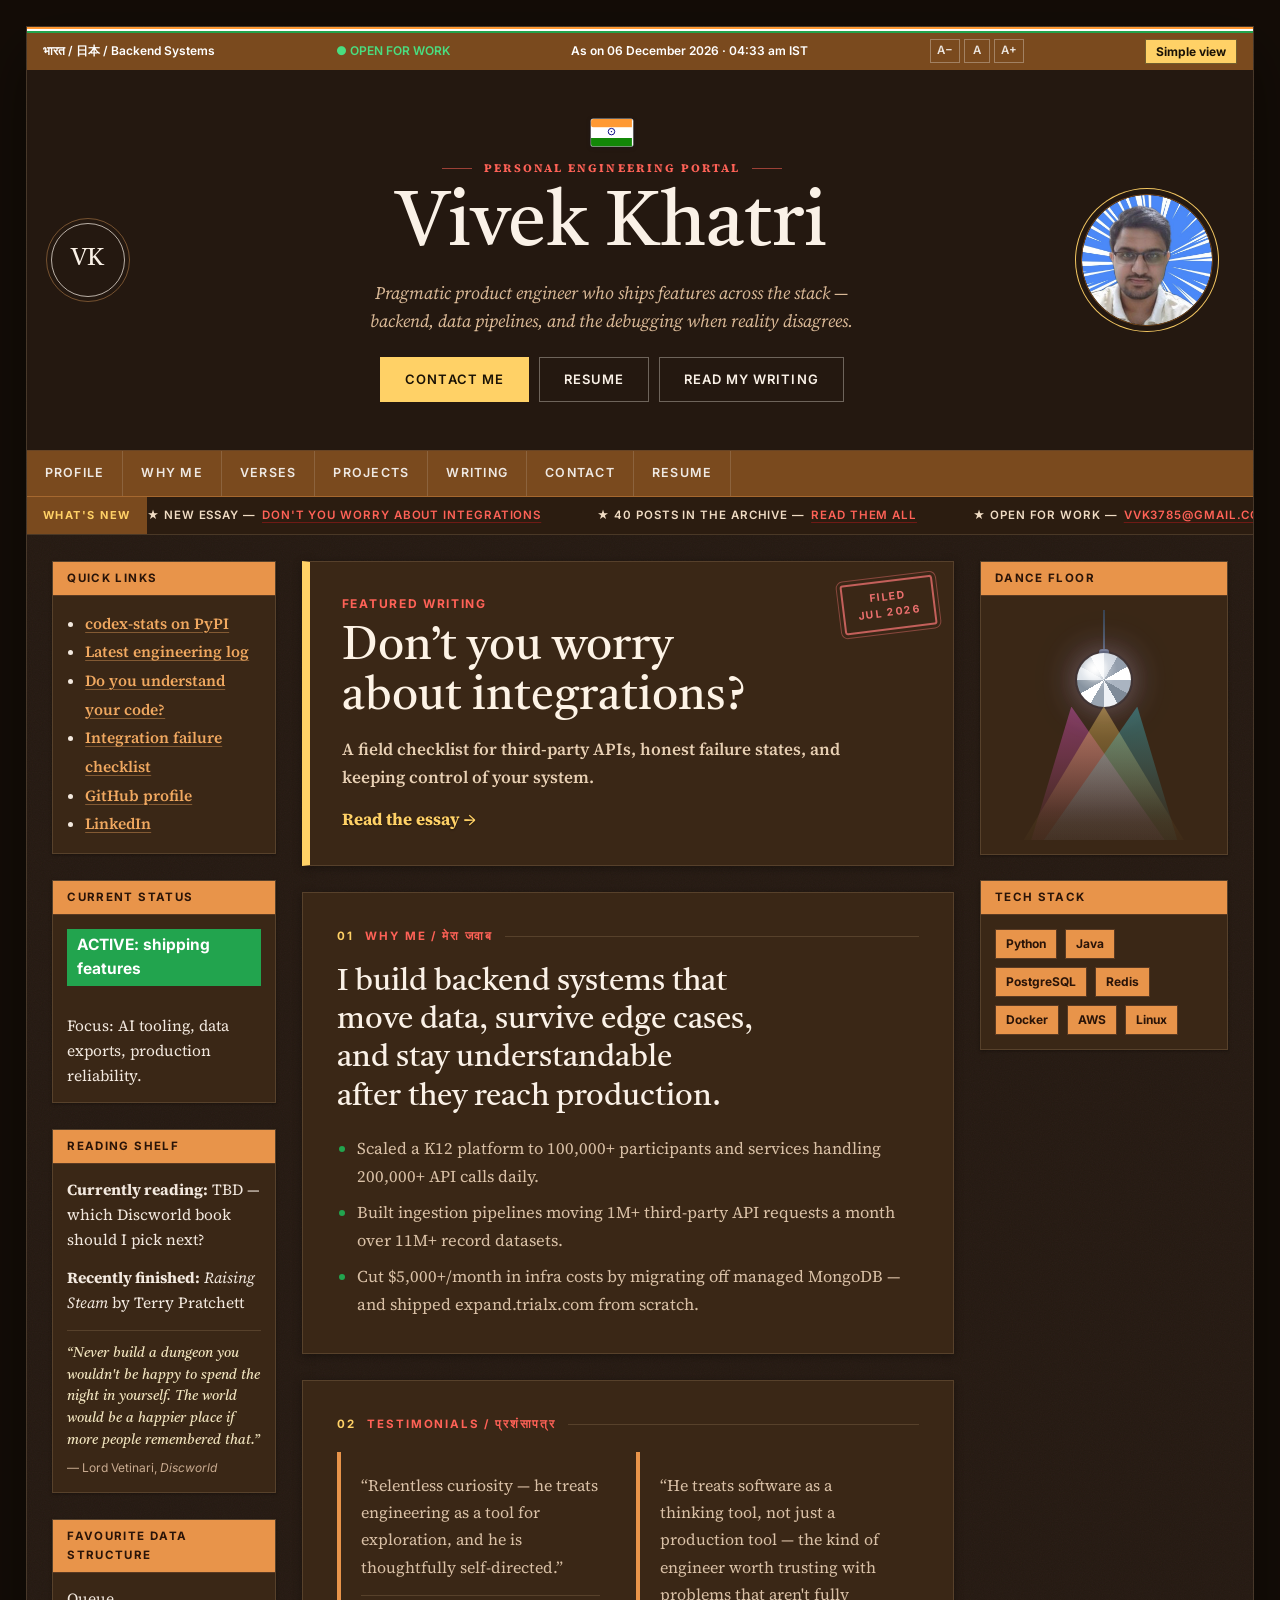
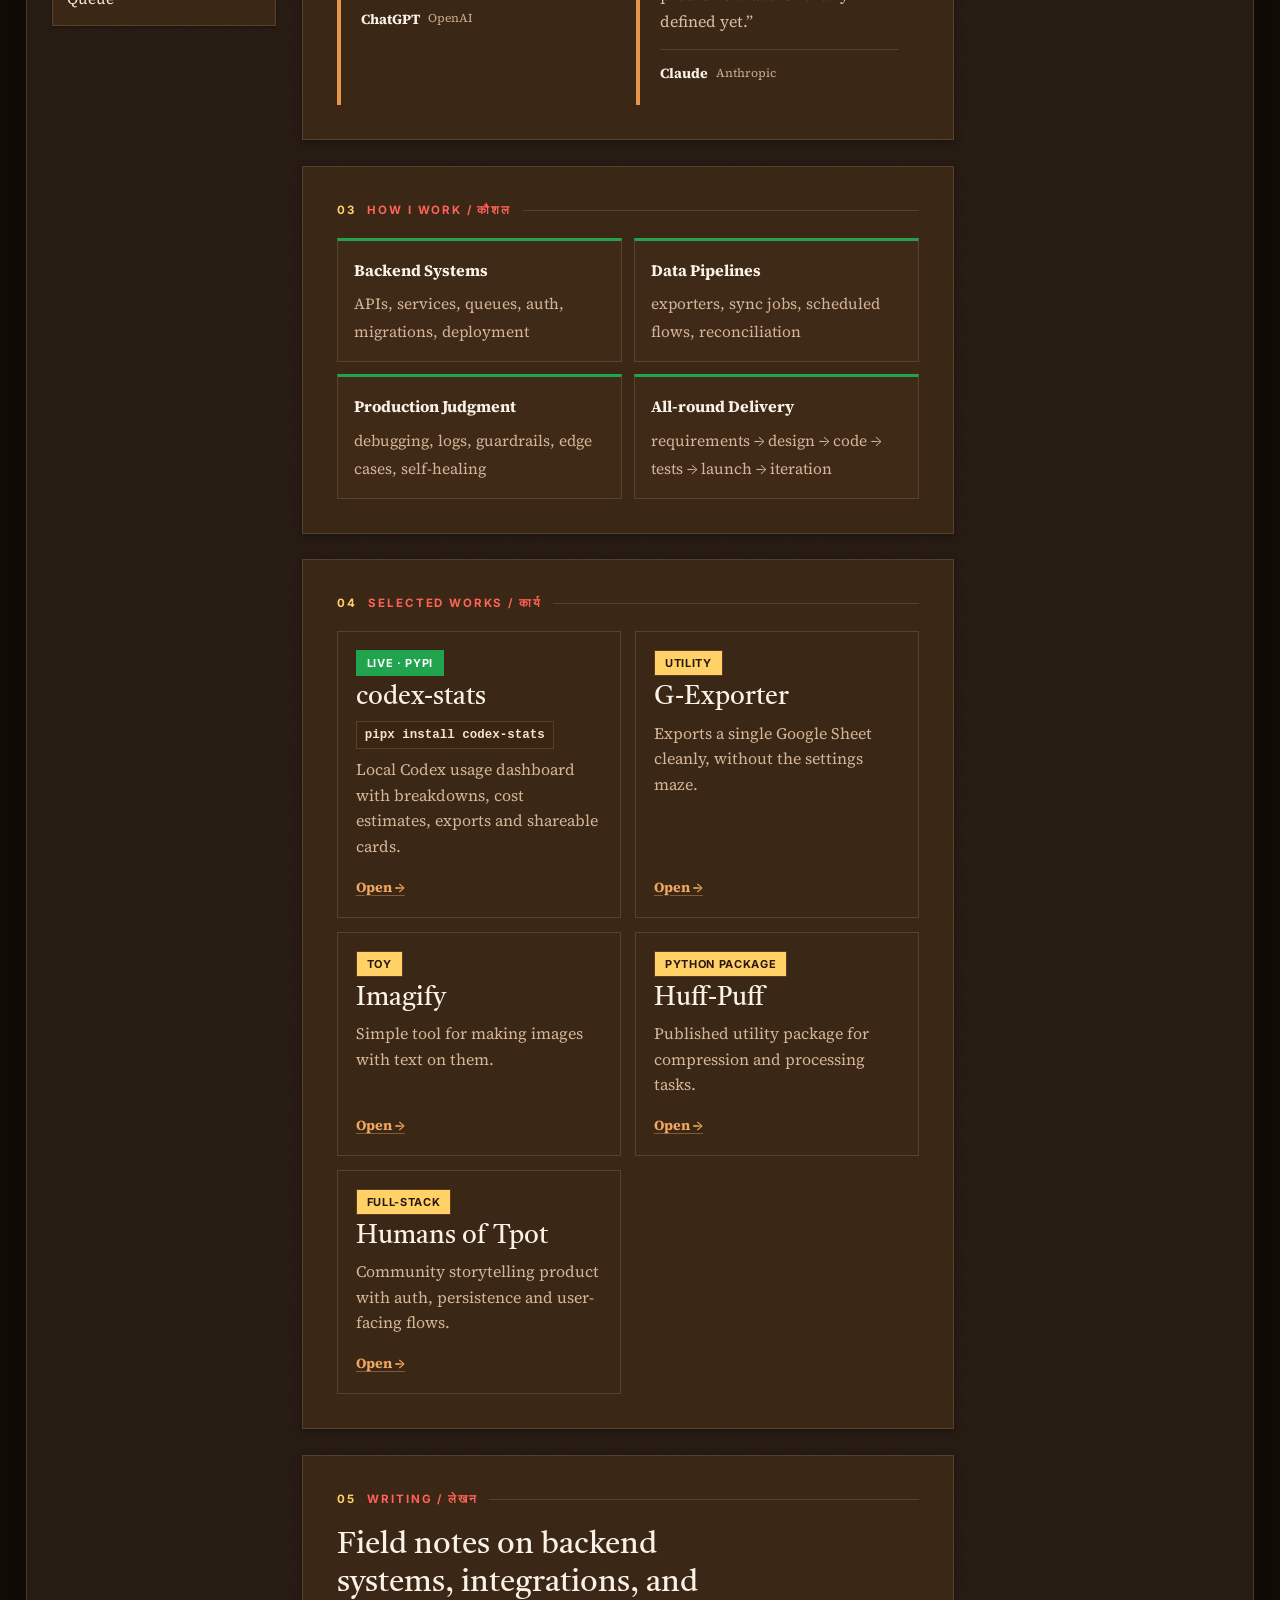
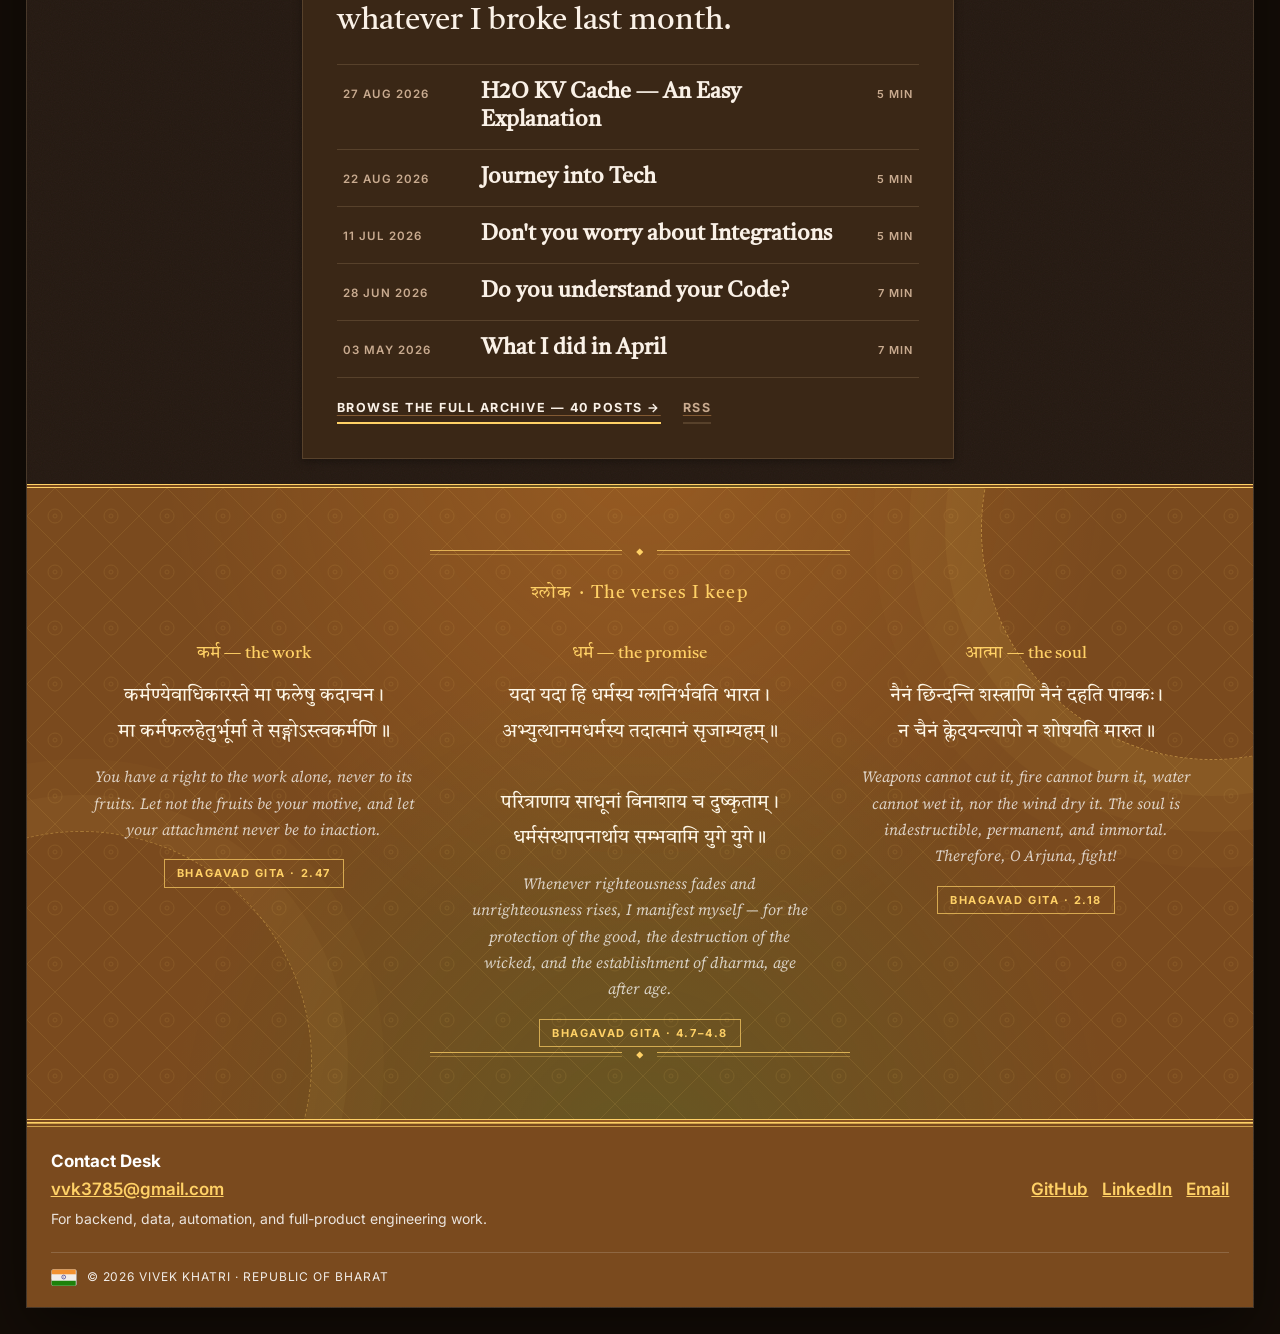
==== commit c77292ba: "Replace positioning bullets with concrete achievements from resume" ====
--- a/index.html
+++ b/index.html
@@ -161,9 +161,9 @@
                     <p class="kicker">Why me / मेरा जवाब</p>
                     <p class="lede">I build backend systems that move data, survive edge cases, and stay understandable after they reach production.</p>
                     <ul class="plain-list">
-                        <li>Simple designs, observable behavior, code that holds up under pressure.</li>
-                        <li>Early-stage products — jugaad to learn fast, then solidify into something reliable.</li>
-                        <li>Drawn to systems engineering, inference, speed, and dependability.</li>
+                        <li>Scaled a K12 platform to 100,000+ participants and services handling 200,000+ API calls daily.</li>
+                        <li>Built ingestion pipelines moving 1M+ third-party API requests a month over 11M+ record datasets.</li>
+                        <li>Cut $5,000+/month in infra costs by migrating off managed MongoDB — and shipped expand.trialx.com from scratch.</li>
                     </ul>
                 </section>
 
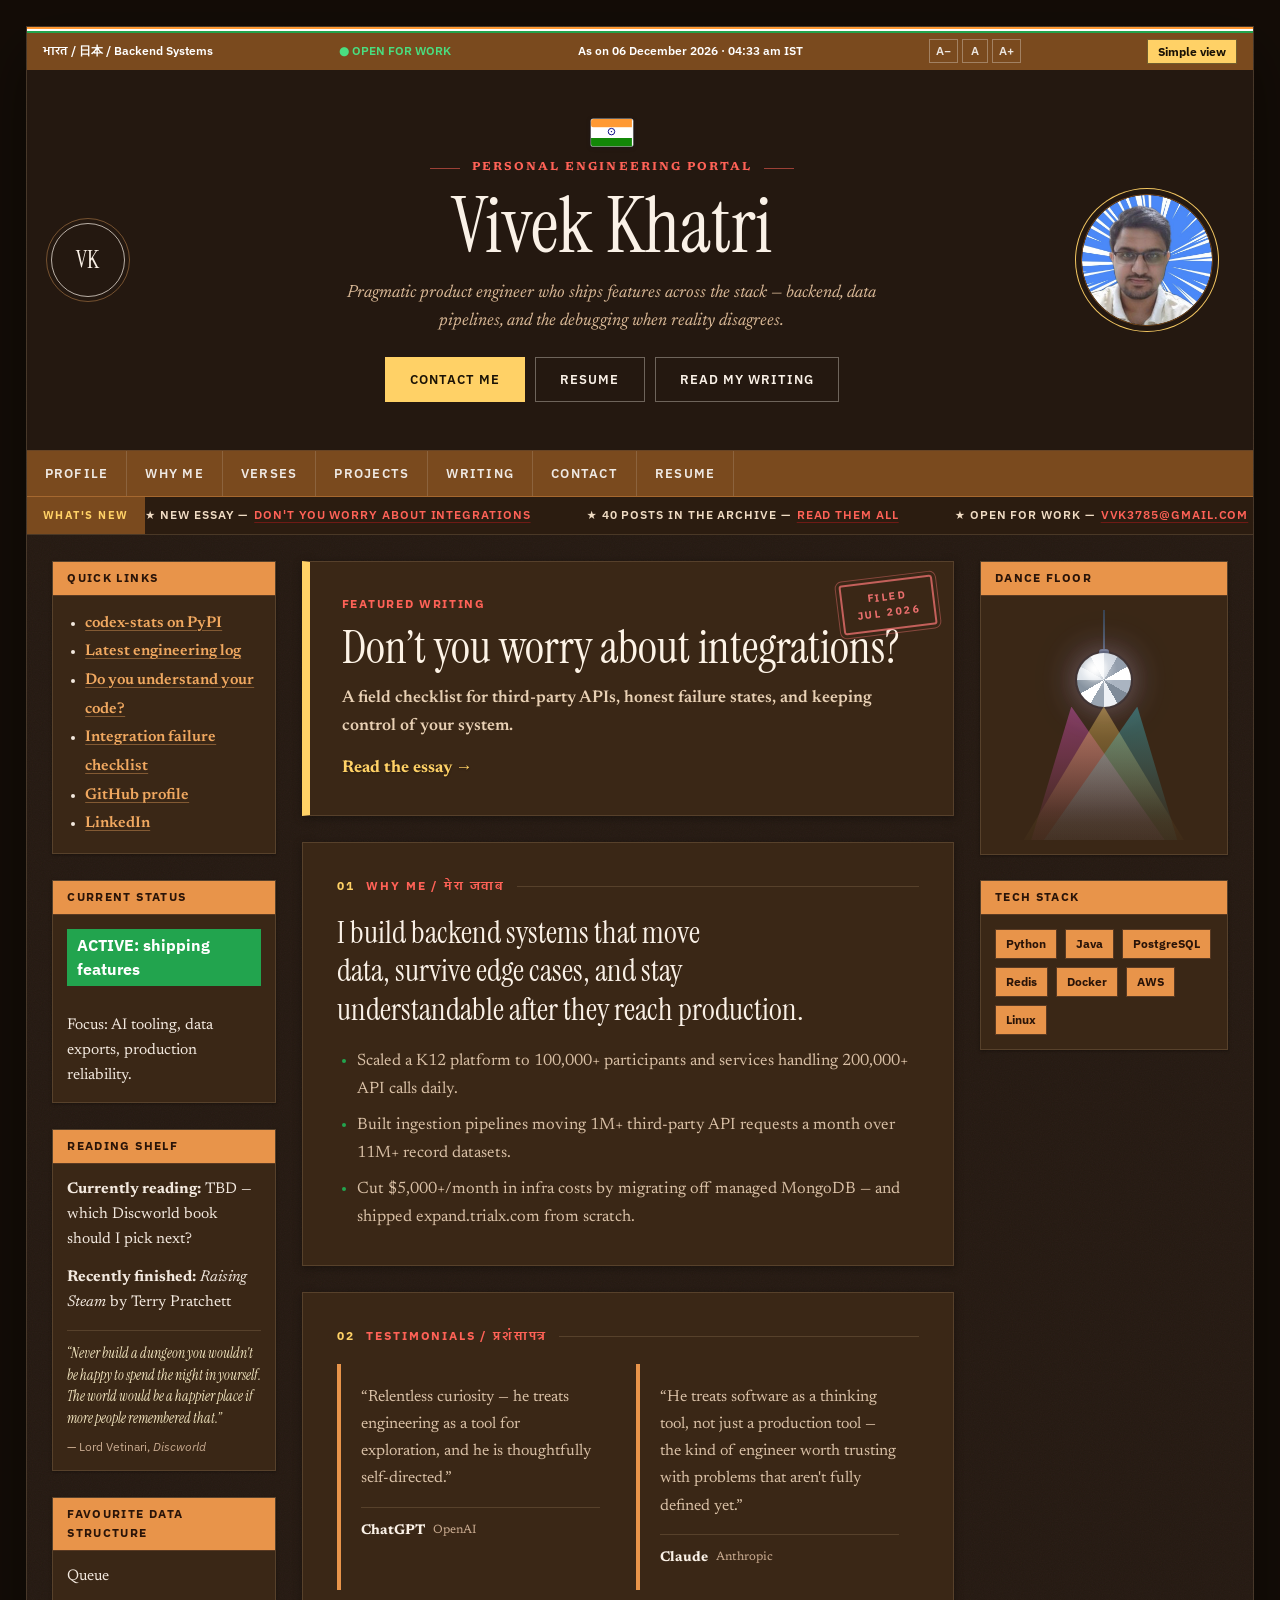
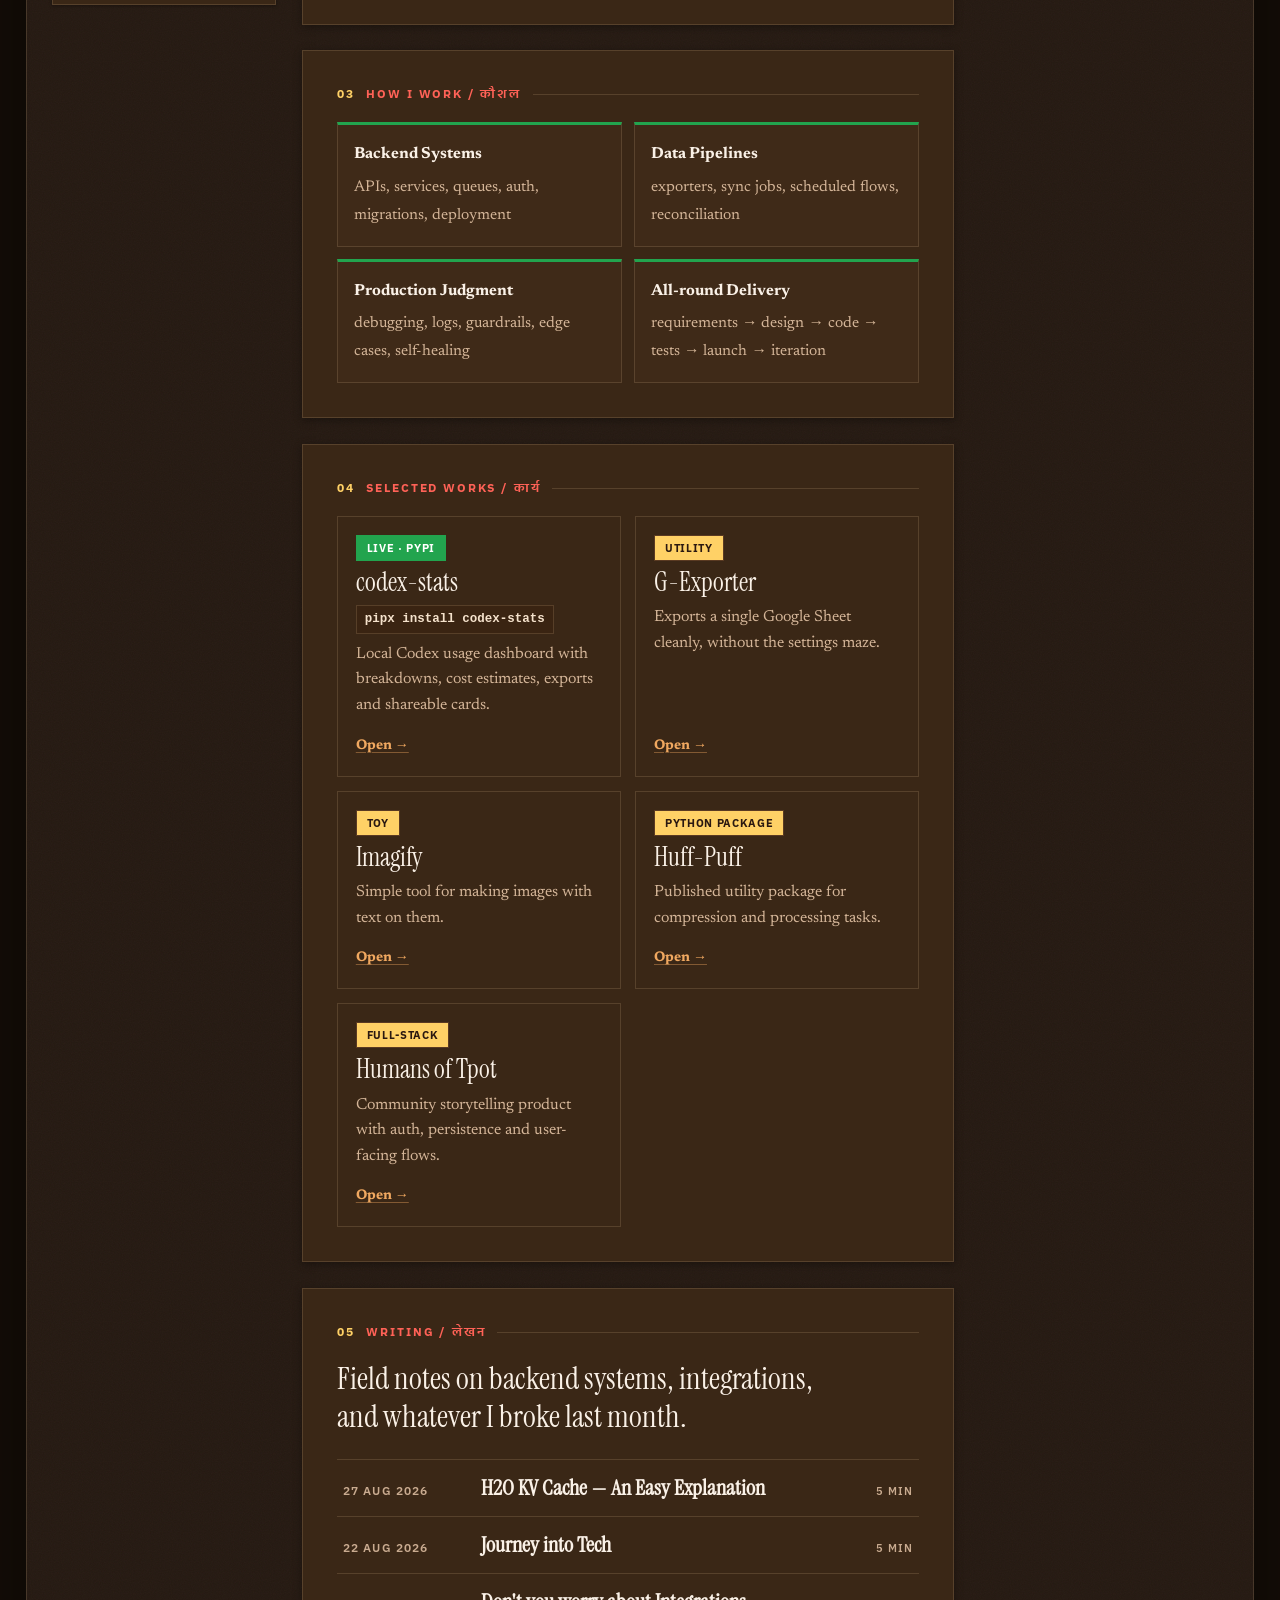
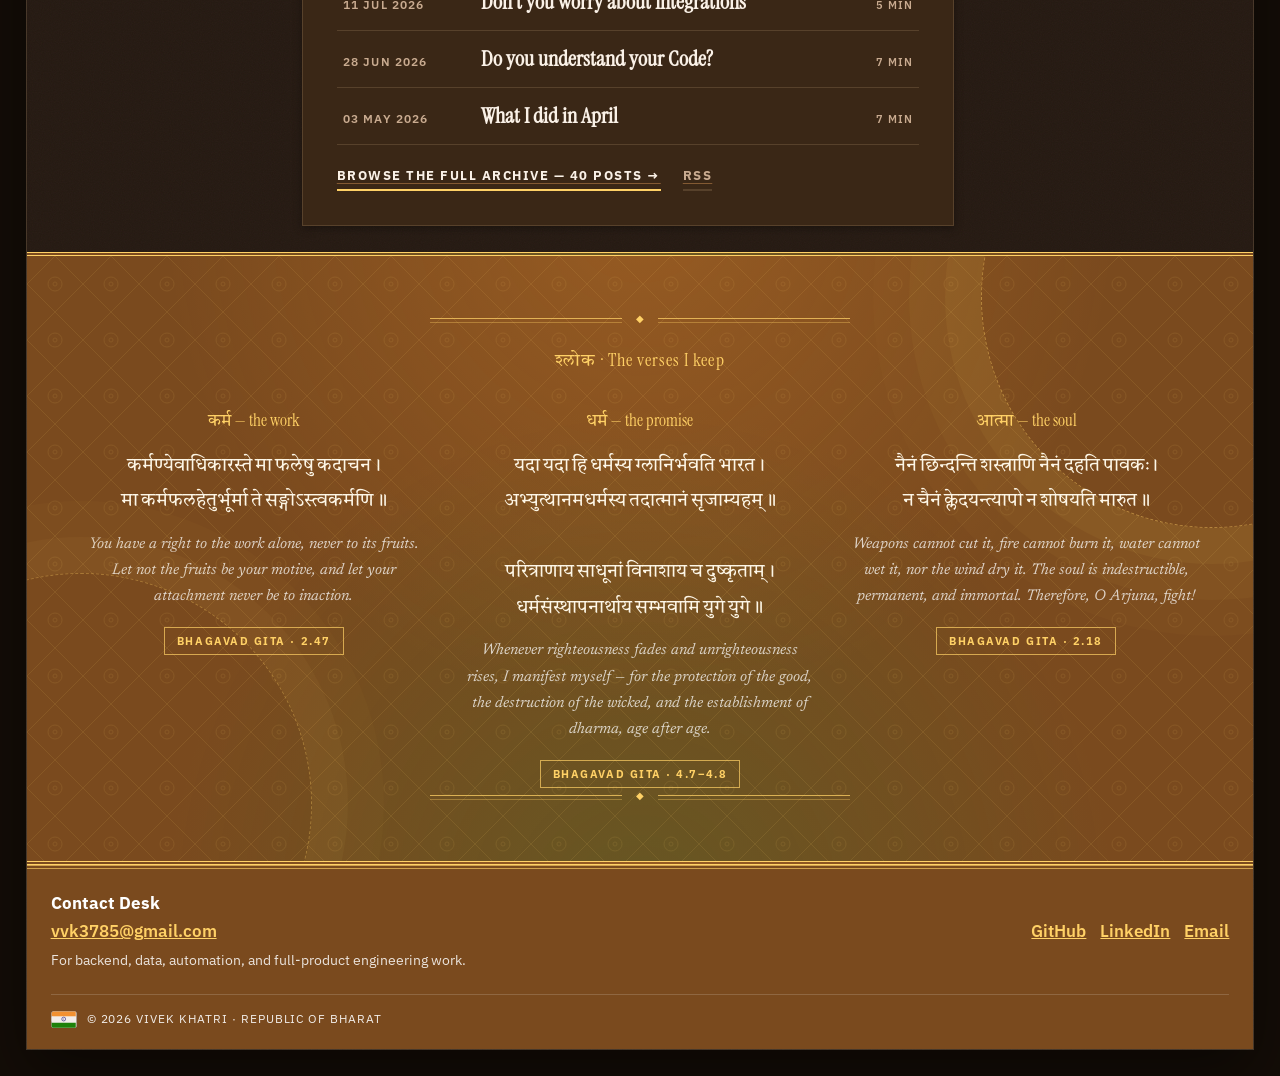
==== commit 31874410: "Swap AI-default fonts for Plex Sans, Newsreader, and Instrument Serif" ====
--- a/index.html
+++ b/index.html
@@ -15,7 +15,7 @@
     <link rel="canonical" href="https://vivek378521.github.io">
     <link rel="preconnect" href="https://fonts.googleapis.com">
     <link rel="preconnect" href="https://fonts.gstatic.com" crossorigin>
-    <link href="https://fonts.googleapis.com/css2?family=Inter:wght@400;500;600;700&family=Source+Serif+4:ital,opsz,wght@0,8..60,400;0,8..60,600;1,8..60,400&family=Tiro+Devanagari+Sanskrit:ital@0;1&display=swap" rel="stylesheet">
+    <link href="https://fonts.googleapis.com/css2?family=IBM+Plex+Sans:wght@400;500;600;700&family=IBM+Plex+Sans+Devanagari:wght@400;600&family=Instrument+Serif:ital@0;1&family=Newsreader:ital,opsz,wght@0,6..72,400;0,6..72,600;1,6..72,400&family=Tiro+Devanagari+Sanskrit:ital@0;1&display=swap" rel="stylesheet">
     <link rel="stylesheet" href="style.css">
     <script type="application/ld+json">
     {
--- a/style.css
+++ b/style.css
@@ -14,9 +14,9 @@
     --line: rgba(214, 180, 140, 0.18);
     --border: #5a3a22;
     --shadow: 3px 3px 0 rgba(0, 0, 0, 0.35);
-    --font-body: 'Inter', system-ui, -apple-system, 'Segoe UI', Roboto, 'Helvetica Neue', sans-serif;
-    --font-display: 'Tiro Devanagari Sanskrit', Georgia, 'Times New Roman', serif;
-    --font-text: 'Source Serif 4', Georgia, 'Times New Roman', serif;
+    --font-body: 'IBM Plex Sans', 'IBM Plex Sans Devanagari', system-ui, -apple-system, 'Segoe UI', Roboto, 'Helvetica Neue', sans-serif;
+    --font-display: 'Instrument Serif', 'Tiro Devanagari Sanskrit', Georgia, 'Times New Roman', serif;
+    --font-text: 'Newsreader', Georgia, 'Times New Roman', serif;
     --pix-soft:
         conic-gradient(rgba(255, 255, 255, 0.045) 0 25%, transparent 25% 50%, rgba(255, 255, 255, 0.045) 50% 75%, transparent 75% 100%) 0 0 / 28px 28px,
         conic-gradient(rgba(255, 255, 255, 0.03) 0 25%, transparent 25% 50%, rgba(255, 255, 255, 0.03) 50% 75%, transparent 75% 100%) 0 0 / 14px 14px;
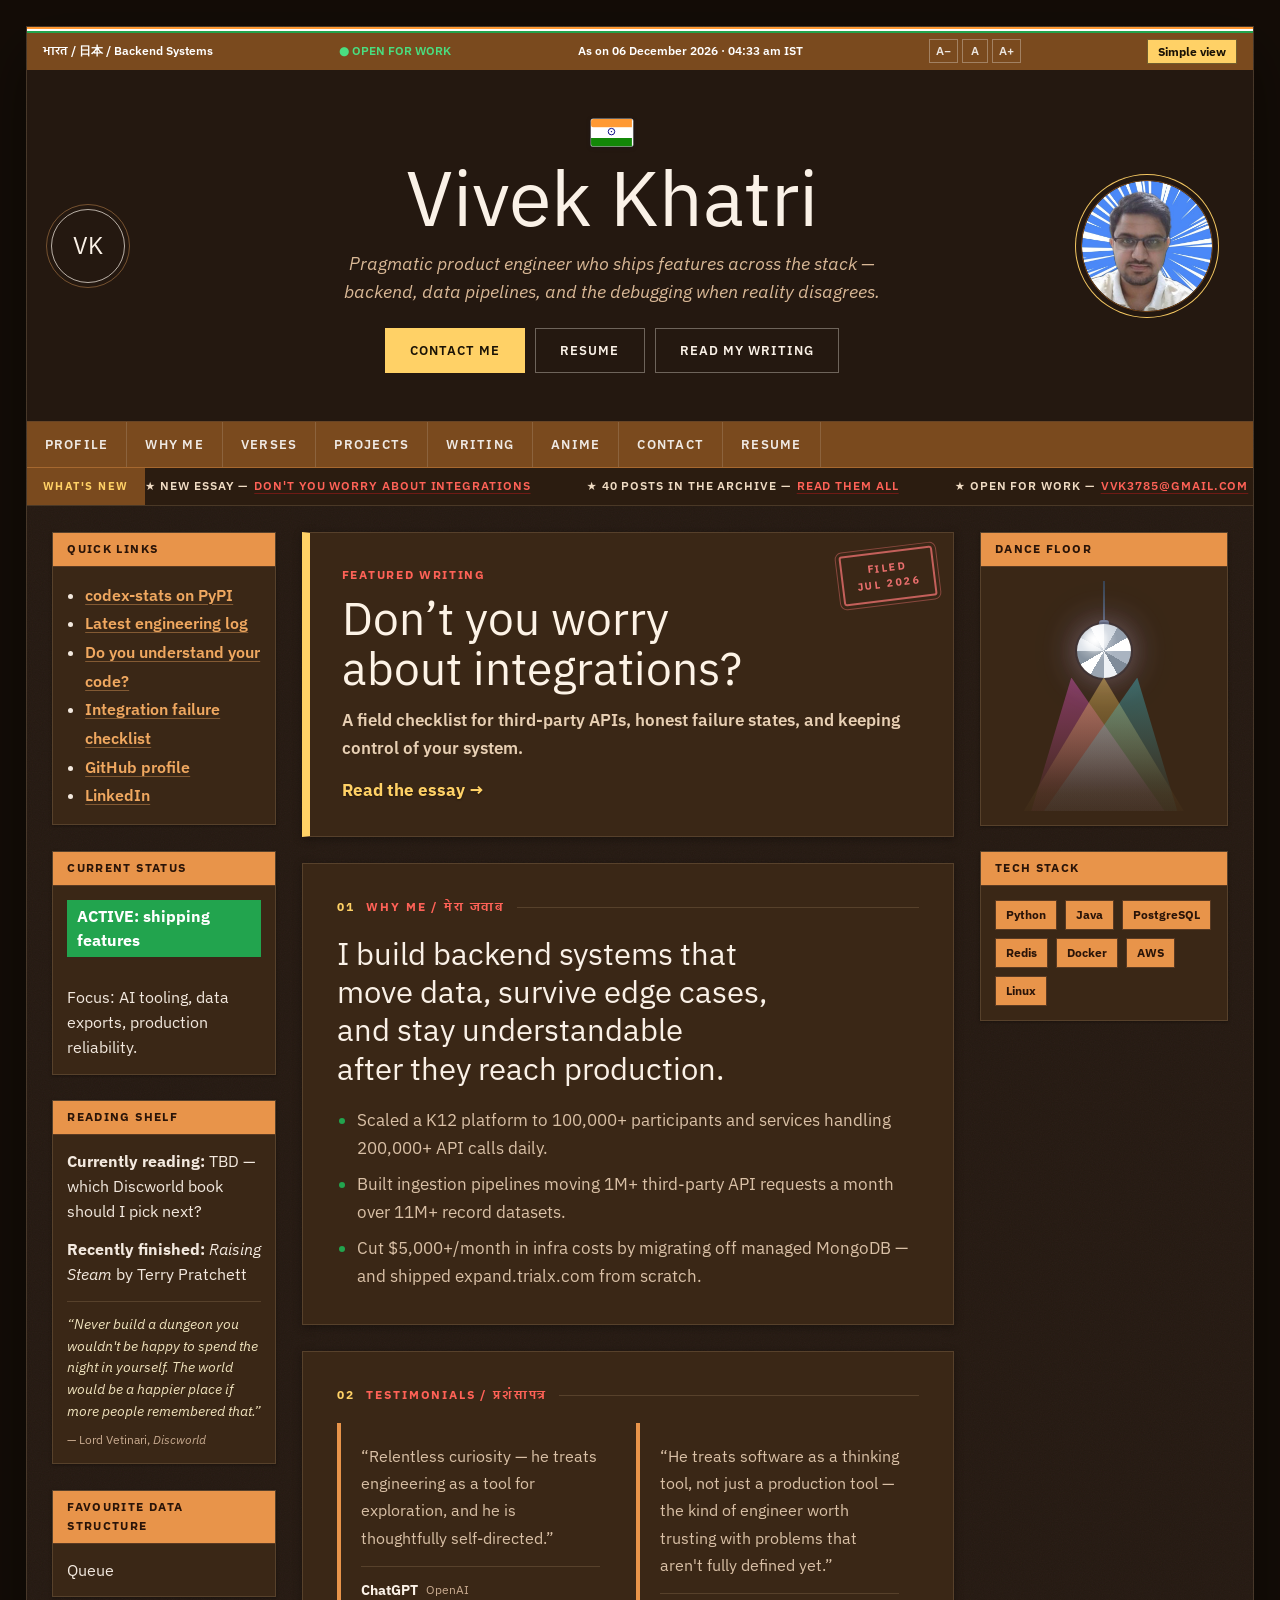
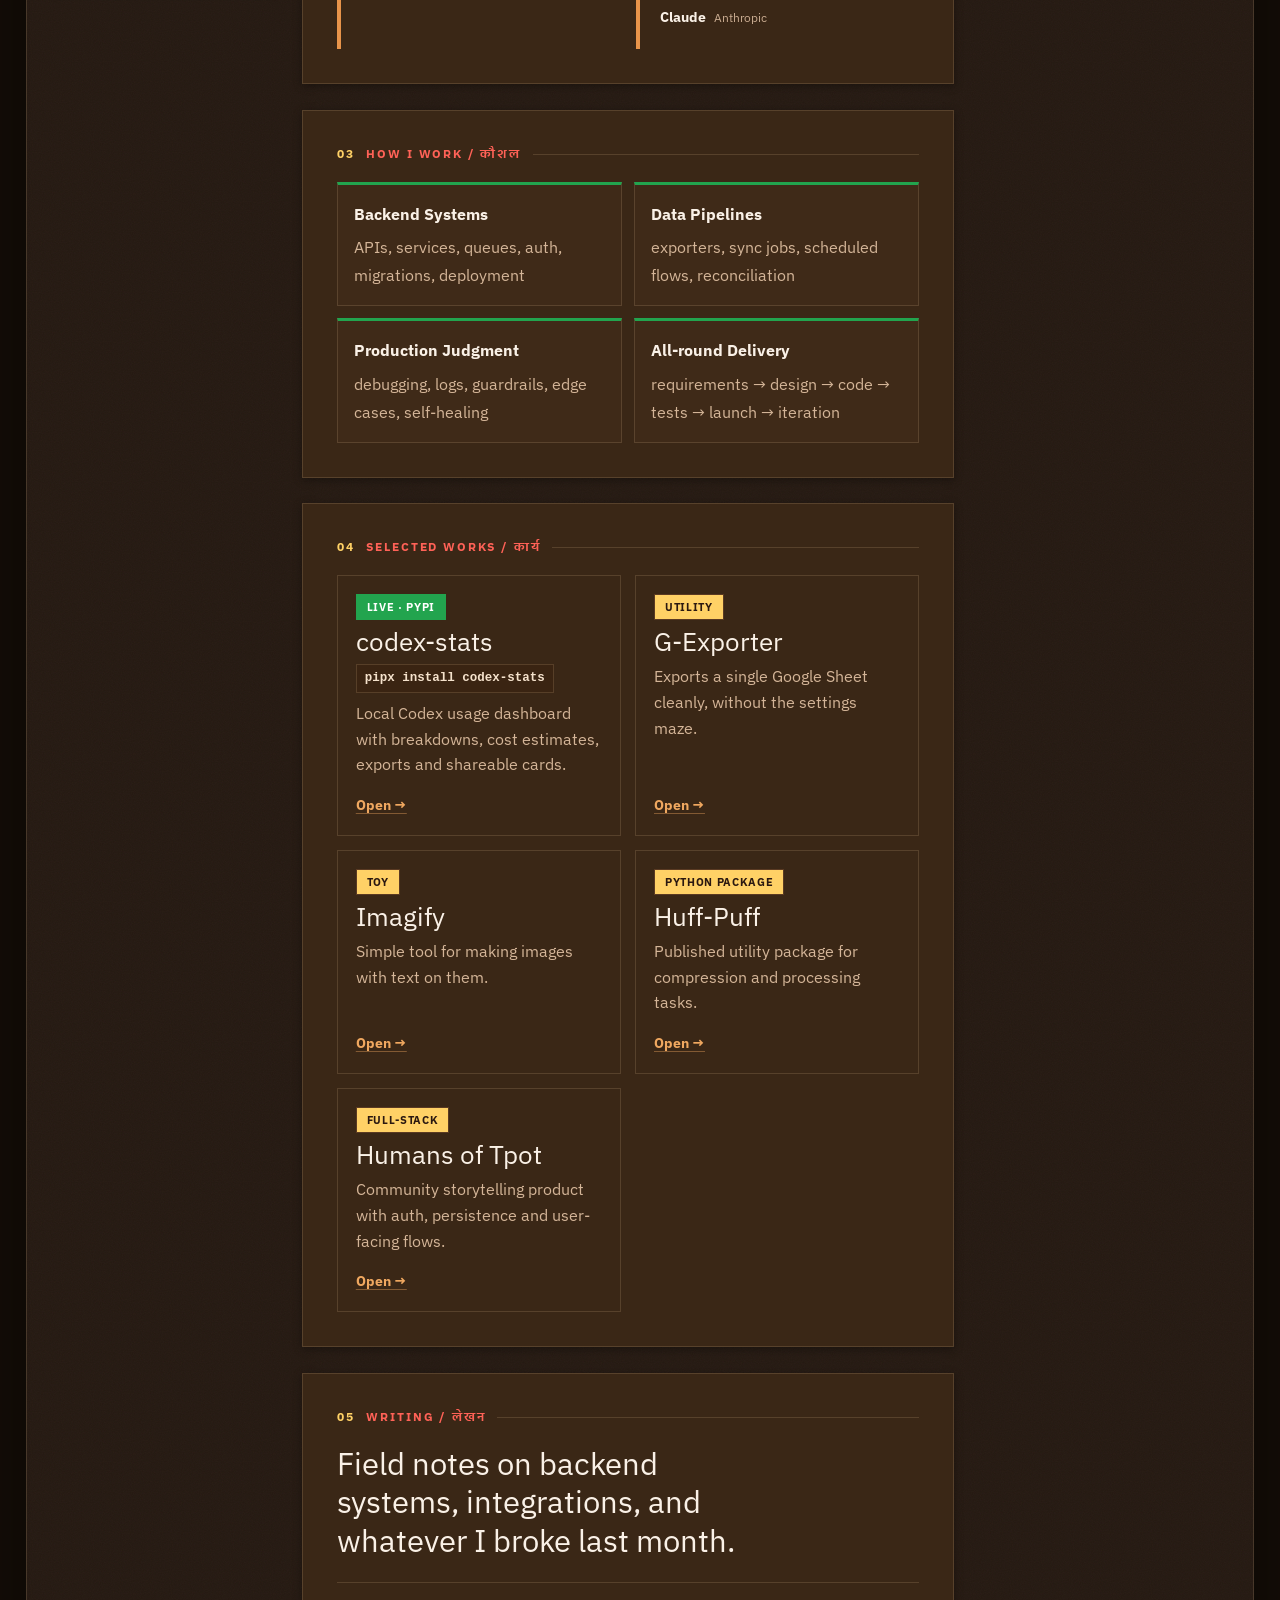
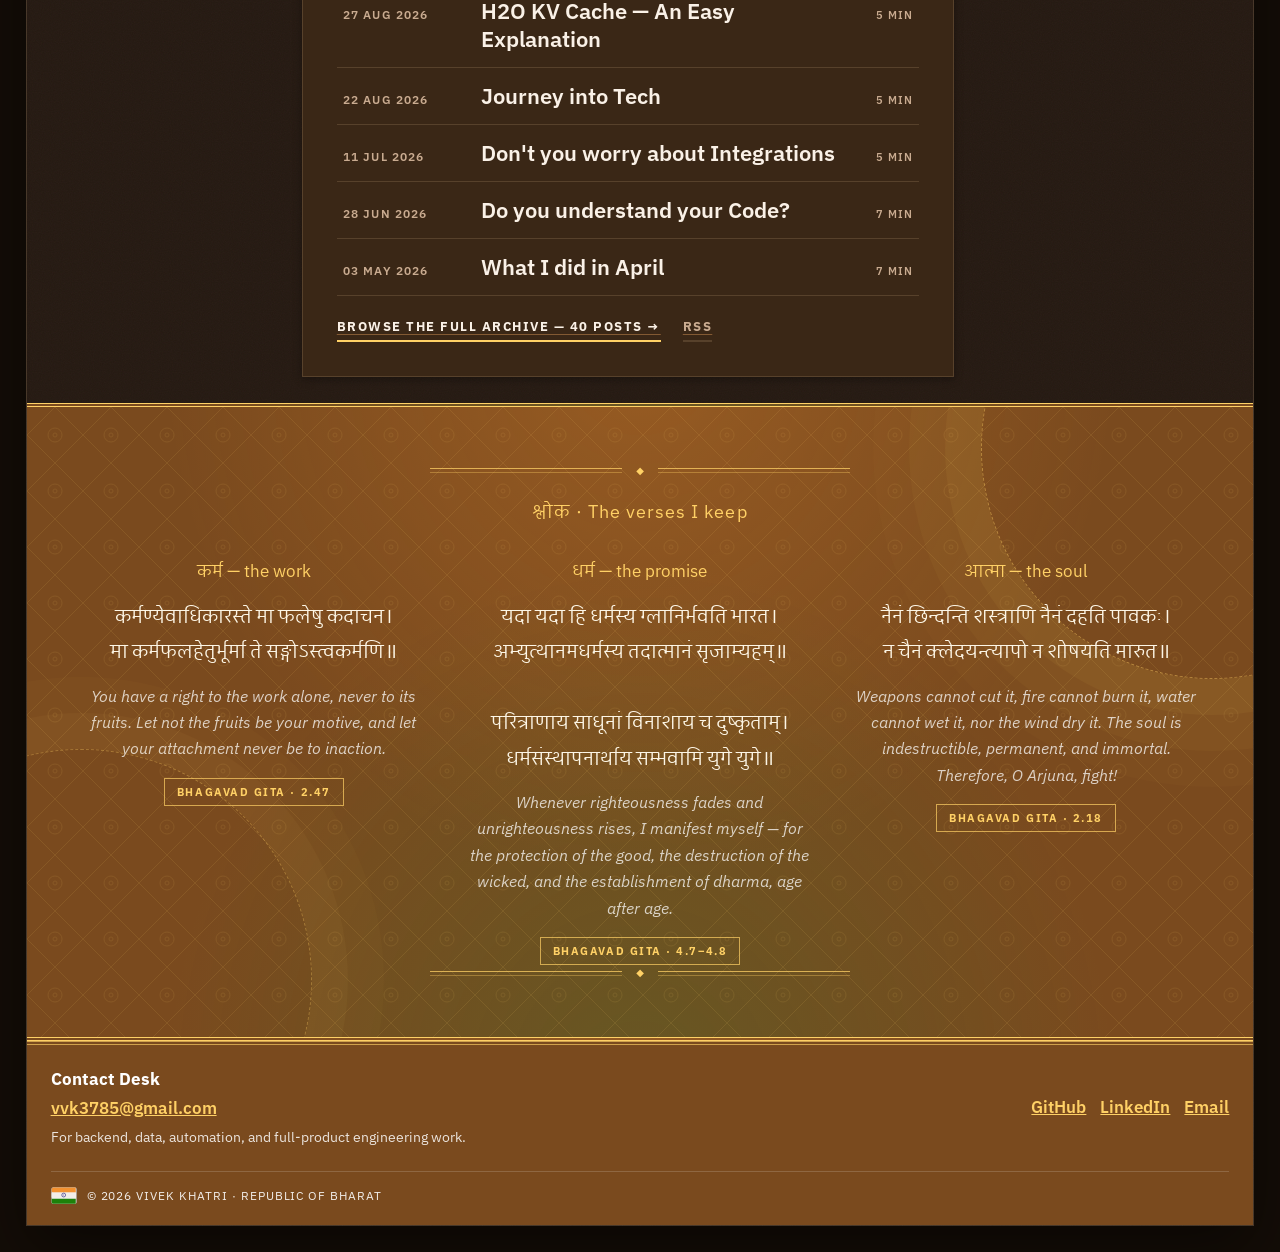
==== commit 1df3d498: "Add anime shelf page and unify site fonts" ====
--- a/index.html
+++ b/index.html
@@ -67,7 +67,6 @@
                             <circle cx="20.5" cy="13" r="0.7" fill="#000080"/>
                         </svg>
                     </span>
-                    <p class="ministry-line">Personal Engineering Portal</p>
                     <h1 class="name">Vivek Khatri</h1>
                     <p class="subtitle">Pragmatic product engineer who ships features across the stack — backend, data pipelines, and the debugging when reality disagrees.</p>
                     <div class="cta-row">
@@ -85,6 +84,7 @@
                 <a href="#verses">Verses</a>
                 <a href="#projects">Projects</a>
                 <a href="#writing">Writing</a>
+                <a href="anime.html">Anime</a>
                 <a href="#contact">Contact</a>
                 <a href="https://drive.google.com/file/d/19Wa-6nKX6SU4irh_yiMC8AuhtA-2hX3K/view?usp=sharing" target="_blank" rel="noopener">Resume</a>
             </nav>
--- a/style.css
+++ b/style.css
@@ -15,8 +15,8 @@
     --border: #5a3a22;
     --shadow: 3px 3px 0 rgba(0, 0, 0, 0.35);
     --font-body: 'IBM Plex Sans', 'IBM Plex Sans Devanagari', system-ui, -apple-system, 'Segoe UI', Roboto, 'Helvetica Neue', sans-serif;
-    --font-display: 'Instrument Serif', 'Tiro Devanagari Sanskrit', Georgia, 'Times New Roman', serif;
-    --font-text: 'Newsreader', Georgia, 'Times New Roman', serif;
+    --font-display: 'IBM Plex Sans', 'IBM Plex Sans Devanagari', system-ui, -apple-system, 'Segoe UI', Roboto, 'Helvetica Neue', sans-serif;
+    --font-text: 'IBM Plex Sans', 'IBM Plex Sans Devanagari', system-ui, -apple-system, 'Segoe UI', Roboto, 'Helvetica Neue', sans-serif;
     --pix-soft:
         conic-gradient(rgba(255, 255, 255, 0.045) 0 25%, transparent 25% 50%, rgba(255, 255, 255, 0.045) 50% 75%, transparent 75% 100%) 0 0 / 28px 28px,
         conic-gradient(rgba(255, 255, 255, 0.03) 0 25%, transparent 25% 50%, rgba(255, 255, 255, 0.03) 50% 75%, transparent 75% 100%) 0 0 / 14px 14px;
@@ -1392,6 +1392,106 @@
     border-bottom-color: var(--line);
 }
 
+/* ─── Subpage (anime shelf and friends) ─── */
+
+.subpage {
+    display: grid;
+    gap: clamp(16px, 2vw, 26px);
+    width: min(900px, calc(100% - clamp(20px, 4vw, 56px)));
+    margin: 0 auto;
+    padding: clamp(16px, 2vw, 32px) 0;
+}
+
+.masthead--compact {
+    padding-block: clamp(22px, 3vw, 34px);
+}
+
+/* ─── Anime list ─── */
+
+.anime-list {
+    display: grid;
+    gap: 12px;
+    margin-top: 22px;
+}
+
+.anime-item {
+    padding: 16px 18px;
+    background: #3f2a18;
+    border: 1px solid var(--line);
+    border-left: 4px solid var(--gold);
+}
+
+.anime-item-head {
+    display: flex;
+    flex-wrap: wrap;
+    align-items: baseline;
+    justify-content: space-between;
+    gap: 8px 14px;
+}
+
+.anime-item h3 {
+    color: var(--heading);
+    font-family: var(--font-display);
+    font-size: 1.4rem;
+    font-weight: 400;
+    line-height: 1.15;
+}
+
+.anime-status {
+    flex: 0 0 auto;
+    padding: 3px 10px;
+    border: 1px solid var(--border);
+    font-family: var(--font-body);
+    font-size: 11px;
+    font-weight: 700;
+    letter-spacing: 0.08em;
+    text-transform: uppercase;
+}
+
+.anime-status--watched {
+    color: #fff;
+    background: var(--green);
+    border-color: var(--green);
+}
+
+.anime-status--watching {
+    color: #1a1205;
+    background: var(--gold);
+    border-color: var(--gold);
+}
+
+.anime-status--dropped {
+    color: #fff;
+    background: var(--red);
+    border-color: var(--red);
+}
+
+.anime-tags {
+    display: flex;
+    flex-wrap: wrap;
+    gap: 6px;
+    margin-top: 10px;
+}
+
+.anime-tags .tag {
+    padding: 3px 10px;
+    color: #f5e2cc;
+    background: #3a2412;
+    border: 1px solid var(--line);
+    font-family: var(--font-body);
+    font-size: 11.5px;
+    font-weight: 700;
+    letter-spacing: 0.04em;
+}
+
+.anime-item p {
+    margin-top: 12px;
+    color: #d4b598;
+    font-size: 16px;
+    font-weight: 700;
+    line-height: 1.6;
+}
+
 /* ─── Disco ball ─── */
 
 .disco-scene {
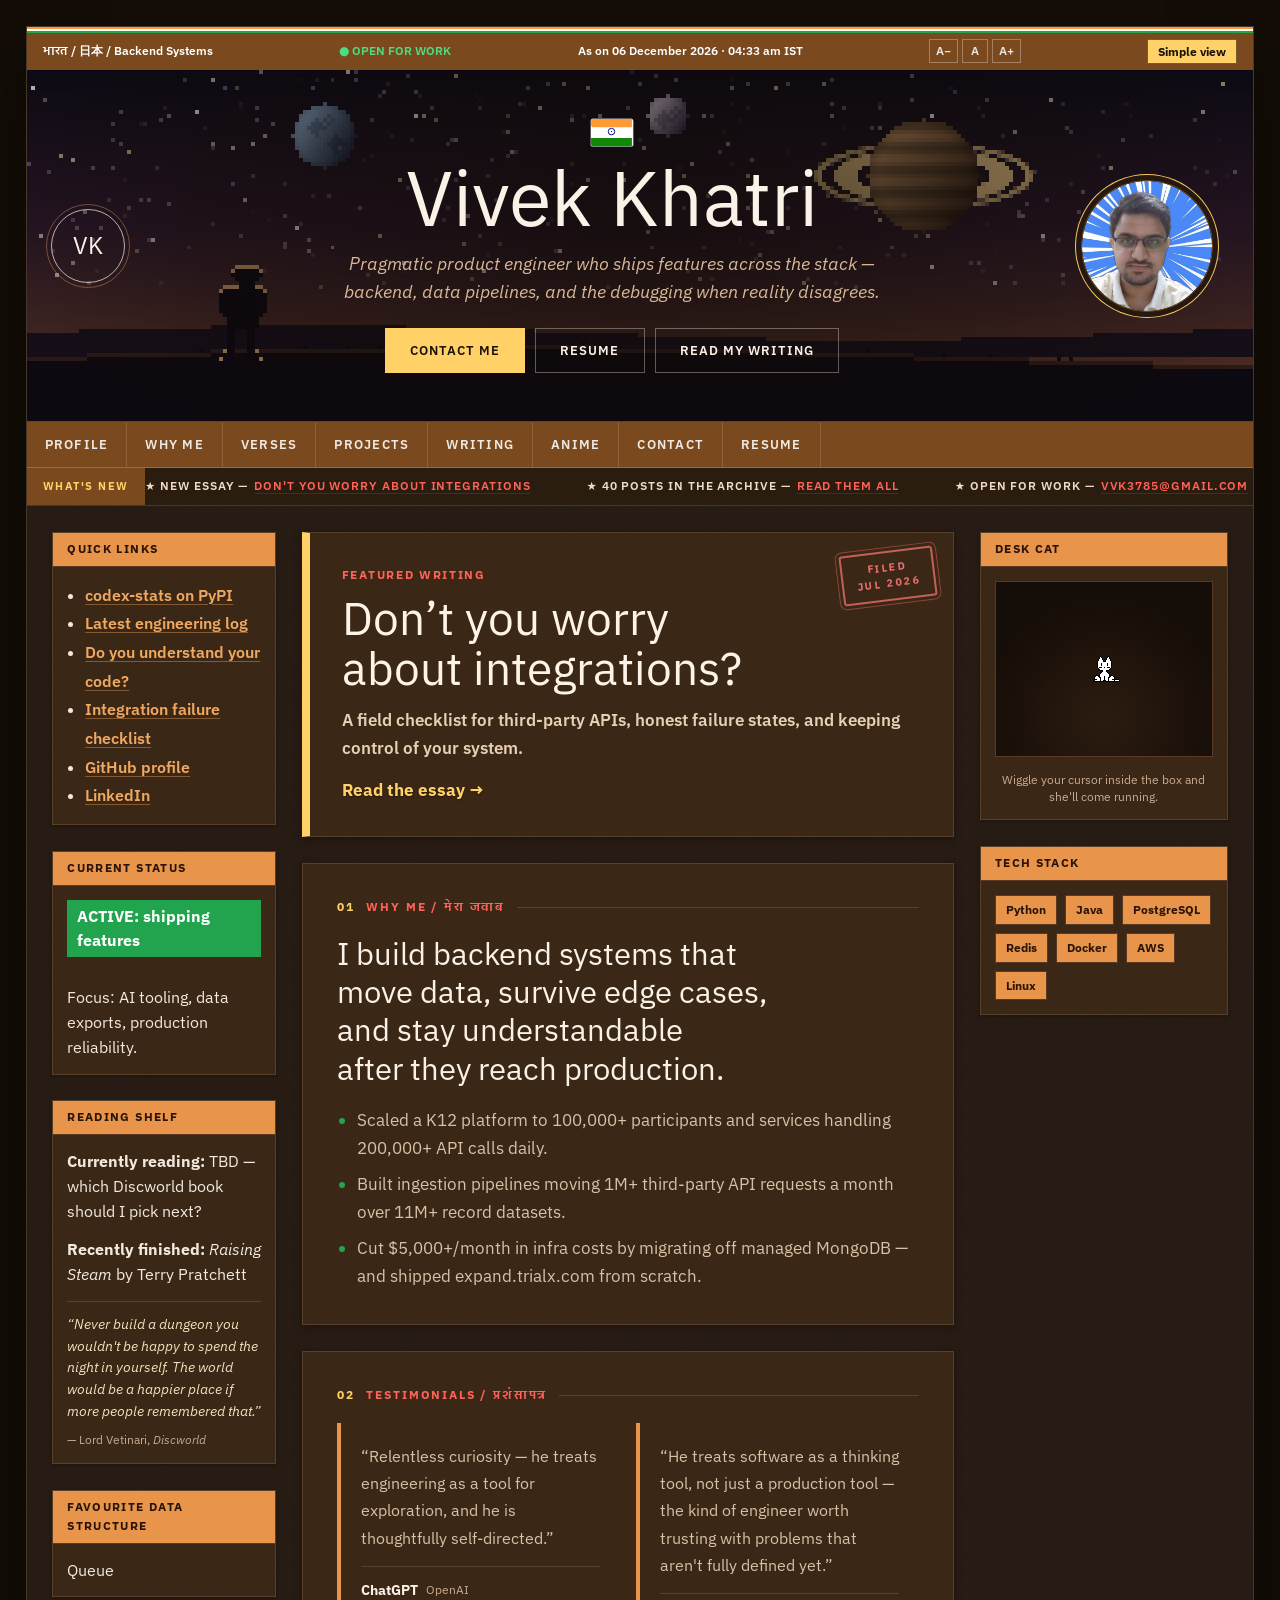
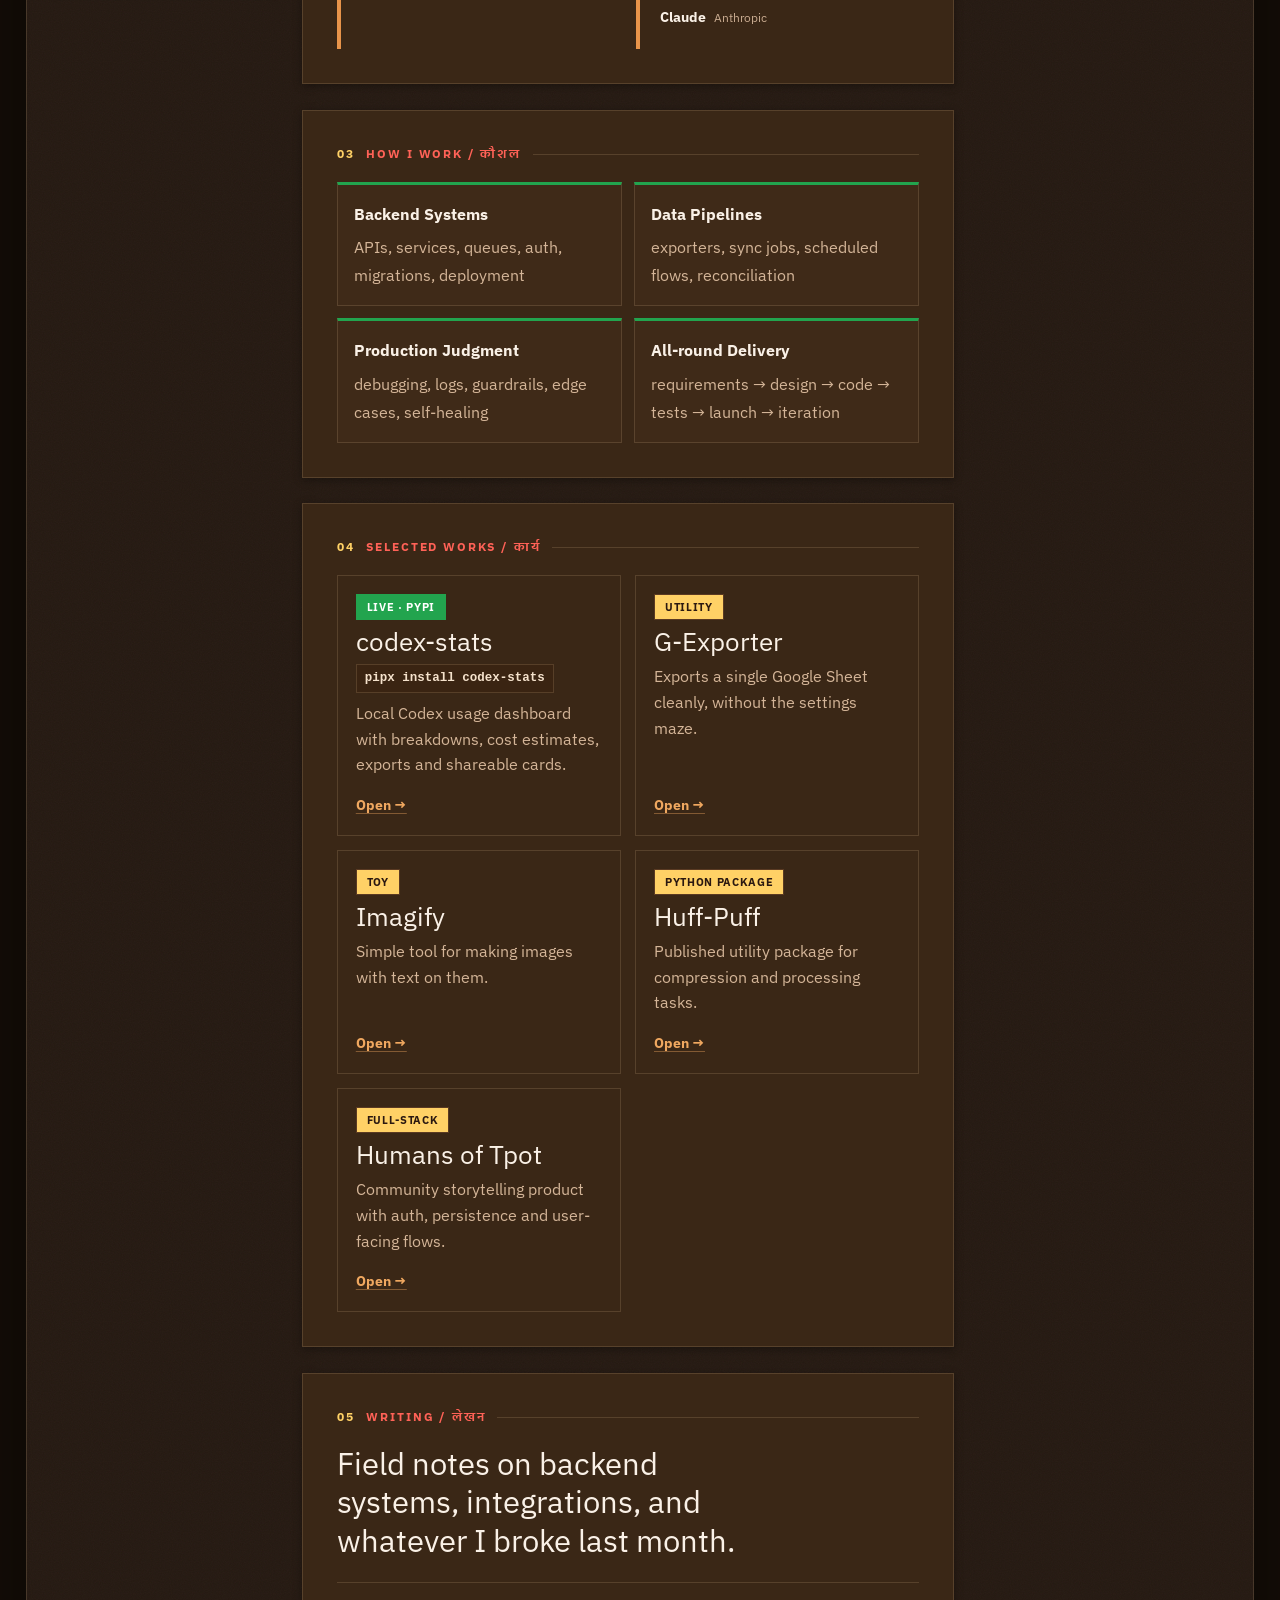
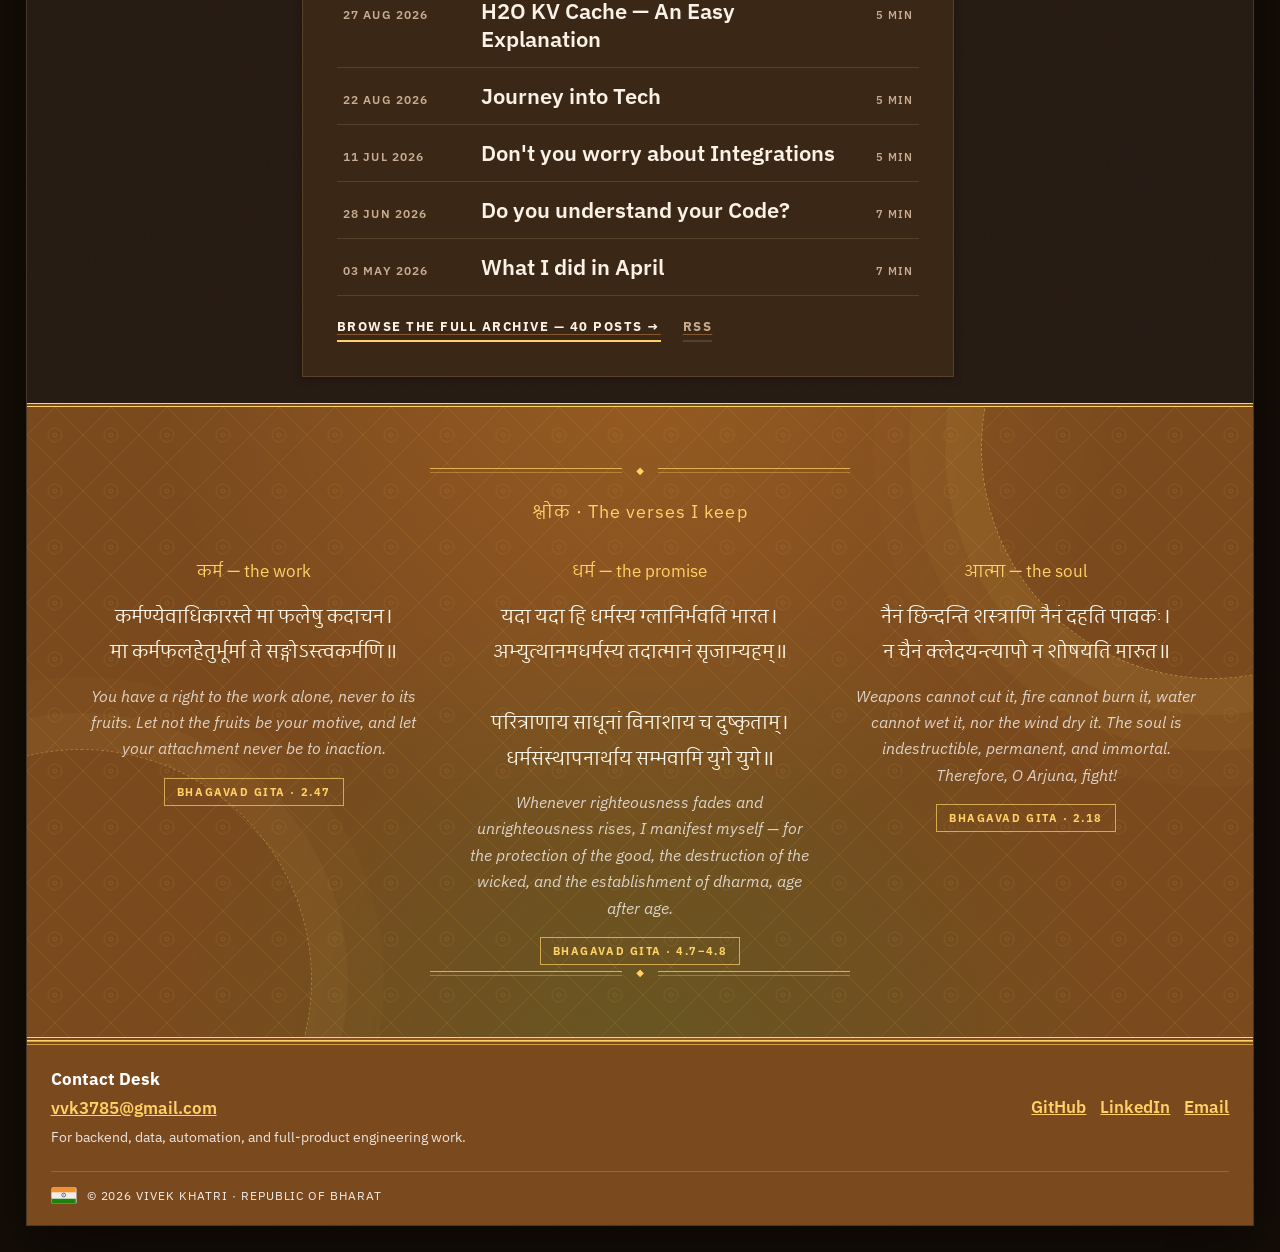
==== commit f36e1528: "Add animated hero scene and swap Dance Floor for a oneko Desk Cat" ====
--- a/index.html
+++ b/index.html
@@ -55,6 +55,7 @@
             </div>
 
             <div class="masthead">
+                <canvas class="masthead-canvas" data-hero-scene aria-hidden="true"></canvas>
                 <div class="emblem">VK</div>
                 <div class="masthead-text">
                     <span class="masthead-flag" aria-hidden="true">
@@ -282,15 +283,10 @@
             </section>
 
             <aside class="right-rail reveal">
-                <section class="box disco-box">
-                    <h2>Dance Floor</h2>
-                    <div class="disco-scene" aria-hidden="true">
-                        <span class="disco-cord"></span>
-                        <span class="disco-mount"></span>
-                        <span class="disco-ball"></span>
-                        <span class="disco-glint"></span>
-                        <span class="disco-beam"></span>
-                    </div>
+                <section class="box cat-box">
+                    <h2>Desk Cat</h2>
+                    <div class="oneko-stage" data-oneko aria-hidden="true"></div>
+                    <p class="cat-hint">Wiggle your cursor inside the box and she'll come running.</p>
                 </section>
 
                 <section class="box">
@@ -404,6 +400,7 @@
     </div>
 
     <script src="script.js"></script>
+    <script src="oneko.js" data-cat="oneko.gif"></script>
 </body>
 
 </html>
--- a/style.css
+++ b/style.css
@@ -229,6 +229,8 @@
 /* ─── Masthead ─── */
 
 .masthead {
+    position: relative;
+    overflow: hidden;
     display: grid;
     grid-template-columns: 92px minmax(0, 1fr) 148px;
     gap: 24px;
@@ -236,6 +238,41 @@
     padding: clamp(28px, 4vw, 48px) 24px;
     background: var(--cream);
     border-bottom: 1px solid rgba(232, 148, 74, 0.35);
+}
+
+/* ─── JS-drawn hero scene (pixel man gazing at the planets) ─── */
+
+.masthead-canvas {
+    position: absolute;
+    inset: 0;
+    z-index: 0;
+    width: 100%;
+    height: 100%;
+    pointer-events: none;
+    image-rendering: pixelated;
+    image-rendering: crisp-edges;
+}
+
+.masthead::after {
+    content: "";
+    position: absolute;
+    inset: 0;
+    z-index: 1;
+    pointer-events: none;
+    background: radial-gradient(
+        92% 120% at 50% 44%,
+        rgba(14, 9, 4, 0.72) 0%,
+        rgba(14, 9, 4, 0.44) 40%,
+        rgba(14, 9, 4, 0.08) 72%,
+        rgba(14, 9, 4, 0.28) 100%
+    );
+}
+
+.masthead > .emblem,
+.masthead > .masthead-text,
+.masthead > .portrait {
+    position: relative;
+    z-index: 2;
 }
 
 .masthead-text {
@@ -559,6 +596,28 @@
 
 .box > h2 + p {
     margin-top: 14px;
+}
+
+.box .oneko-stage {
+    position: relative;
+    display: block;
+    width: calc(100% - 28px);
+    max-width: 240px;
+    height: 176px;
+    margin: 14px auto;
+    border: 1px solid var(--border);
+    background: radial-gradient(circle at 50% 78%, #2c1c10, #150d07 72%);
+    overflow: hidden;
+    touch-action: none;
+    cursor: crosshair;
+}
+
+.box .cat-hint {
+    margin: 0 14px 14px;
+    color: var(--muted);
+    font-size: 12px;
+    line-height: 1.45;
+    text-align: center;
 }
 
 .box p {
@@ -1492,128 +1551,6 @@
     line-height: 1.6;
 }
 
-/* ─── Disco ball ─── */
-
-.disco-scene {
-    position: relative;
-    height: 230px;
-    overflow: hidden;
-}
-
-.disco-cord {
-    position: absolute;
-    top: 0;
-    left: 50%;
-    width: 2px;
-    height: 40px;
-    background: linear-gradient(#3a4352, #566070);
-    transform: translateX(-50%);
-}
-
-.disco-mount {
-    position: absolute;
-    top: 39px;
-    left: 50%;
-    width: 10px;
-    height: 6px;
-    border-radius: 3px;
-    background: #6a7587;
-    box-shadow: 0 1px 2px rgba(0, 0, 0, 0.5);
-    transform: translateX(-50%);
-}
-
-.disco-ball {
-    position: absolute;
-    top: 43px;
-    left: 50%;
-    width: 54px;
-    height: 54px;
-    margin-left: -27px;
-    border-radius: 50%;
-    background:
-        radial-gradient(circle at 32% 28%, rgba(255, 255, 255, 0.95), transparent 28%),
-        conic-gradient(from 0deg,
-            #cfd6df 0 30deg, #939eac 30deg 60deg, #ffffff 60deg 90deg,
-            #aab4c1 90deg 120deg, #7f8b99 120deg 150deg, #eef1f5 150deg 180deg,
-            #9aa5b2 180deg 210deg, #ffffff 210deg 240deg, #8793a0 240deg 270deg,
-            #dbe1e8 270deg 300deg, #b0bac6 300deg 330deg, #f4f6f9 330deg 360deg);
-    box-shadow:
-        0 0 0 2px rgba(20, 30, 45, 0.25),
-        0 0 24px rgba(255, 255, 255, 0.14),
-        0 0 38px rgba(255, 92, 220, 0.22),
-        0 0 50px rgba(64, 224, 250, 0.2);
-    animation: disco-spin 5.5s linear infinite;
-}
-
-@keyframes disco-spin {
-    to { transform: rotate(360deg); }
-}
-
-.disco-glint {
-    position: absolute;
-    top: 43px;
-    left: 50%;
-    width: 54px;
-    height: 54px;
-    margin-left: -27px;
-    border-radius: 50%;
-    background: radial-gradient(circle at 34% 30%, #fff, rgba(255, 255, 255, 0.25) 24%, transparent 42%);
-    animation: disco-glint 2.6s ease-in-out infinite;
-}
-
-@keyframes disco-glint {
-    0%, 100% { opacity: 0.35; }
-    50%      { opacity: 0.95; }
-}
-
-.disco-beam {
-    position: absolute;
-    top: 97px;
-    left: 50%;
-    width: 180px;
-    height: 150px;
-    margin-left: -90px;
-    background: linear-gradient(to bottom, rgba(255, 209, 102, 0.42), rgba(255, 209, 102, 0.06) 70%, transparent);
-    clip-path: polygon(50% 0, 0 100%, 100% 100%);
-    animation: disco-flicker 4.2s ease-in-out infinite;
-}
-
-.disco-scene::before,
-.disco-scene::after {
-    content: "";
-    position: absolute;
-    top: 97px;
-    left: 50%;
-    width: 165px;
-    height: 165px;
-    margin-left: -82px;
-    pointer-events: none;
-    transform-origin: top center;
-}
-
-.disco-scene::before {
-    background: linear-gradient(to bottom, rgba(255, 92, 220, 0.38), rgba(255, 92, 220, 0.05) 70%, transparent);
-    clip-path: polygon(30% 0, 0 100%, 100% 100%);
-    animation: disco-sweep 7s ease-in-out infinite alternate, disco-flicker 3.9s ease-in-out infinite;
-}
-
-.disco-scene::after {
-    background: linear-gradient(to bottom, rgba(64, 224, 250, 0.34), rgba(64, 224, 250, 0.05) 70%, transparent);
-    clip-path: polygon(70% 0, 0 100%, 100% 100%);
-    animation: disco-sweep 10s ease-in-out infinite alternate-reverse, disco-flicker 4.7s ease-in-out infinite;
-}
-
-@keyframes disco-sweep {
-    from { transform: rotate(-16deg); }
-    to   { transform: rotate(16deg); }
-}
-
-@keyframes disco-flicker {
-    0%, 100% { opacity: 0.5; }
-    45%      { opacity: 0.32; }
-    72%      { opacity: 0.62; }
-}
-
 /* ─── Responsive ─── */
 
 @media (max-width: 1100px) {
@@ -1736,12 +1673,6 @@
 
     .simple-card h2 {
         font-size: clamp(2.4rem, 13vw, 4rem);
-    }
-}
-
-@media (max-width: 720px) {
-    .disco {
-        display: none;
     }
 }
 
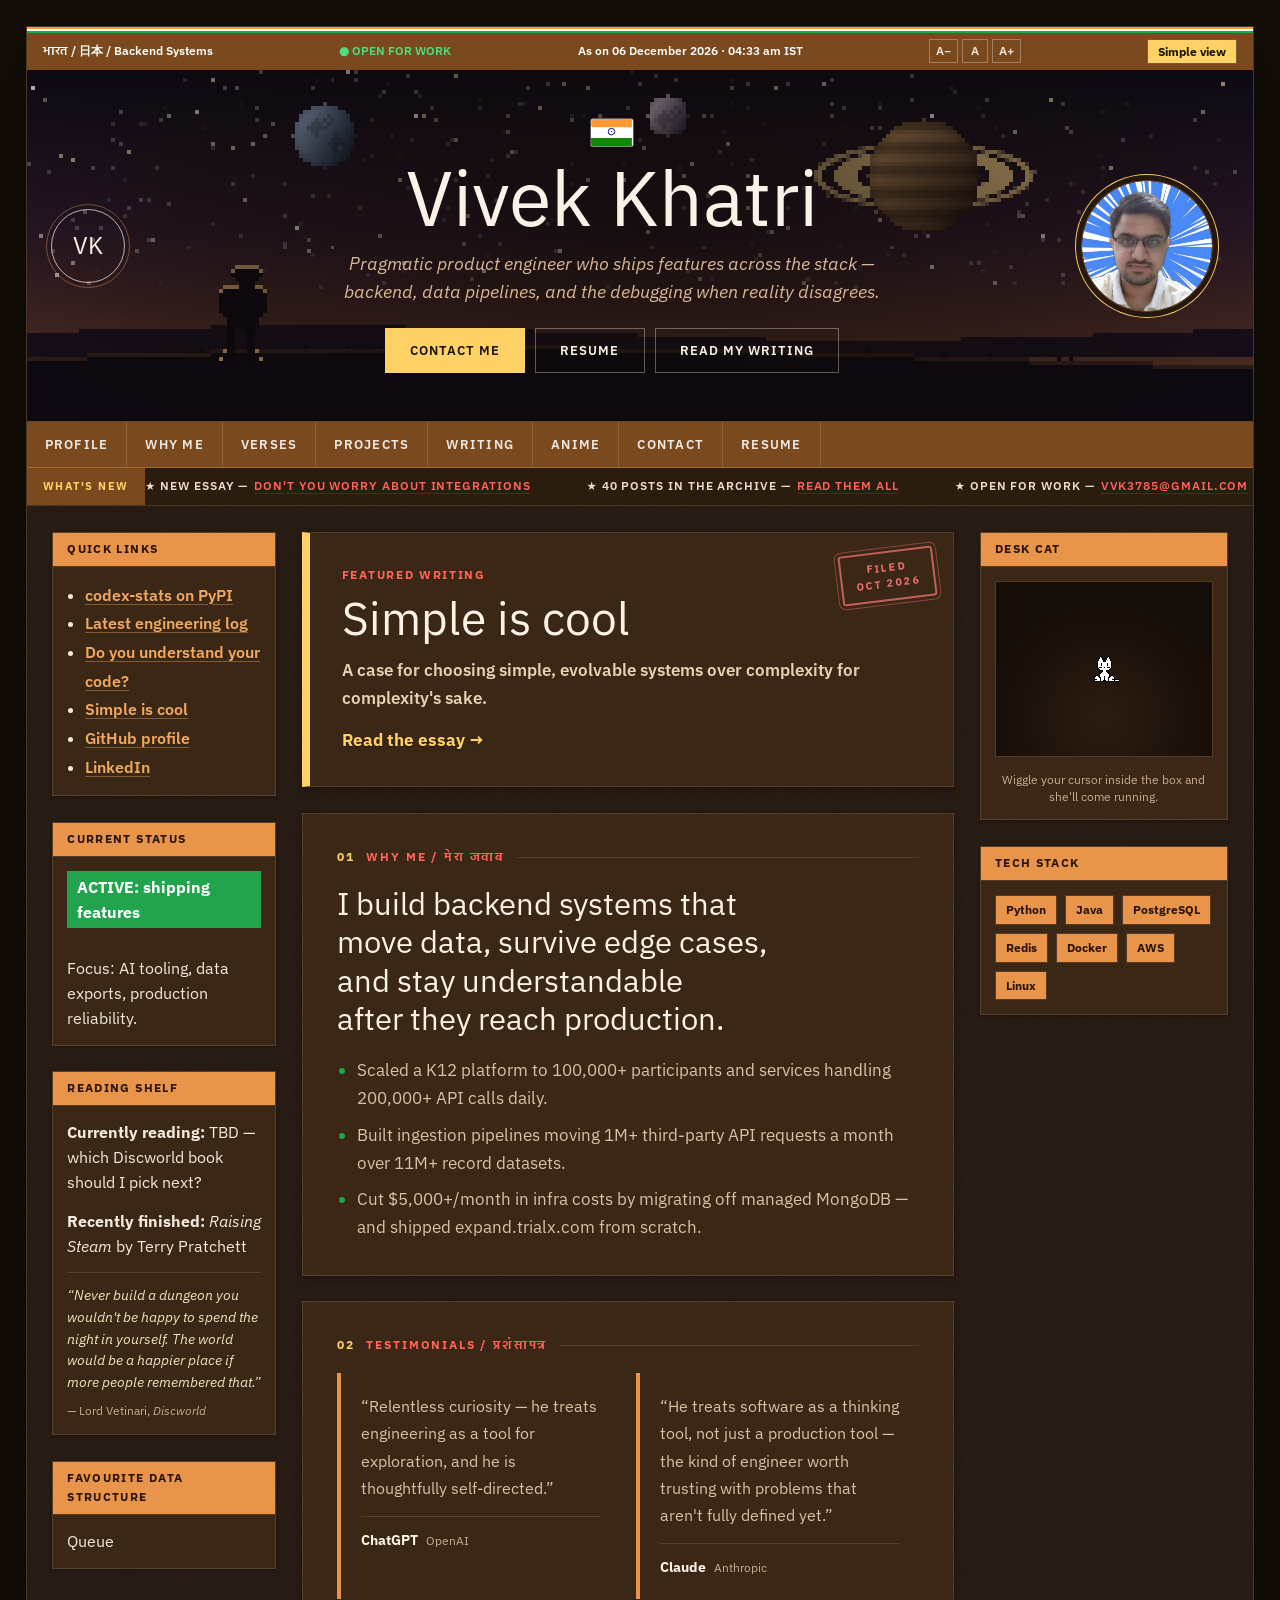
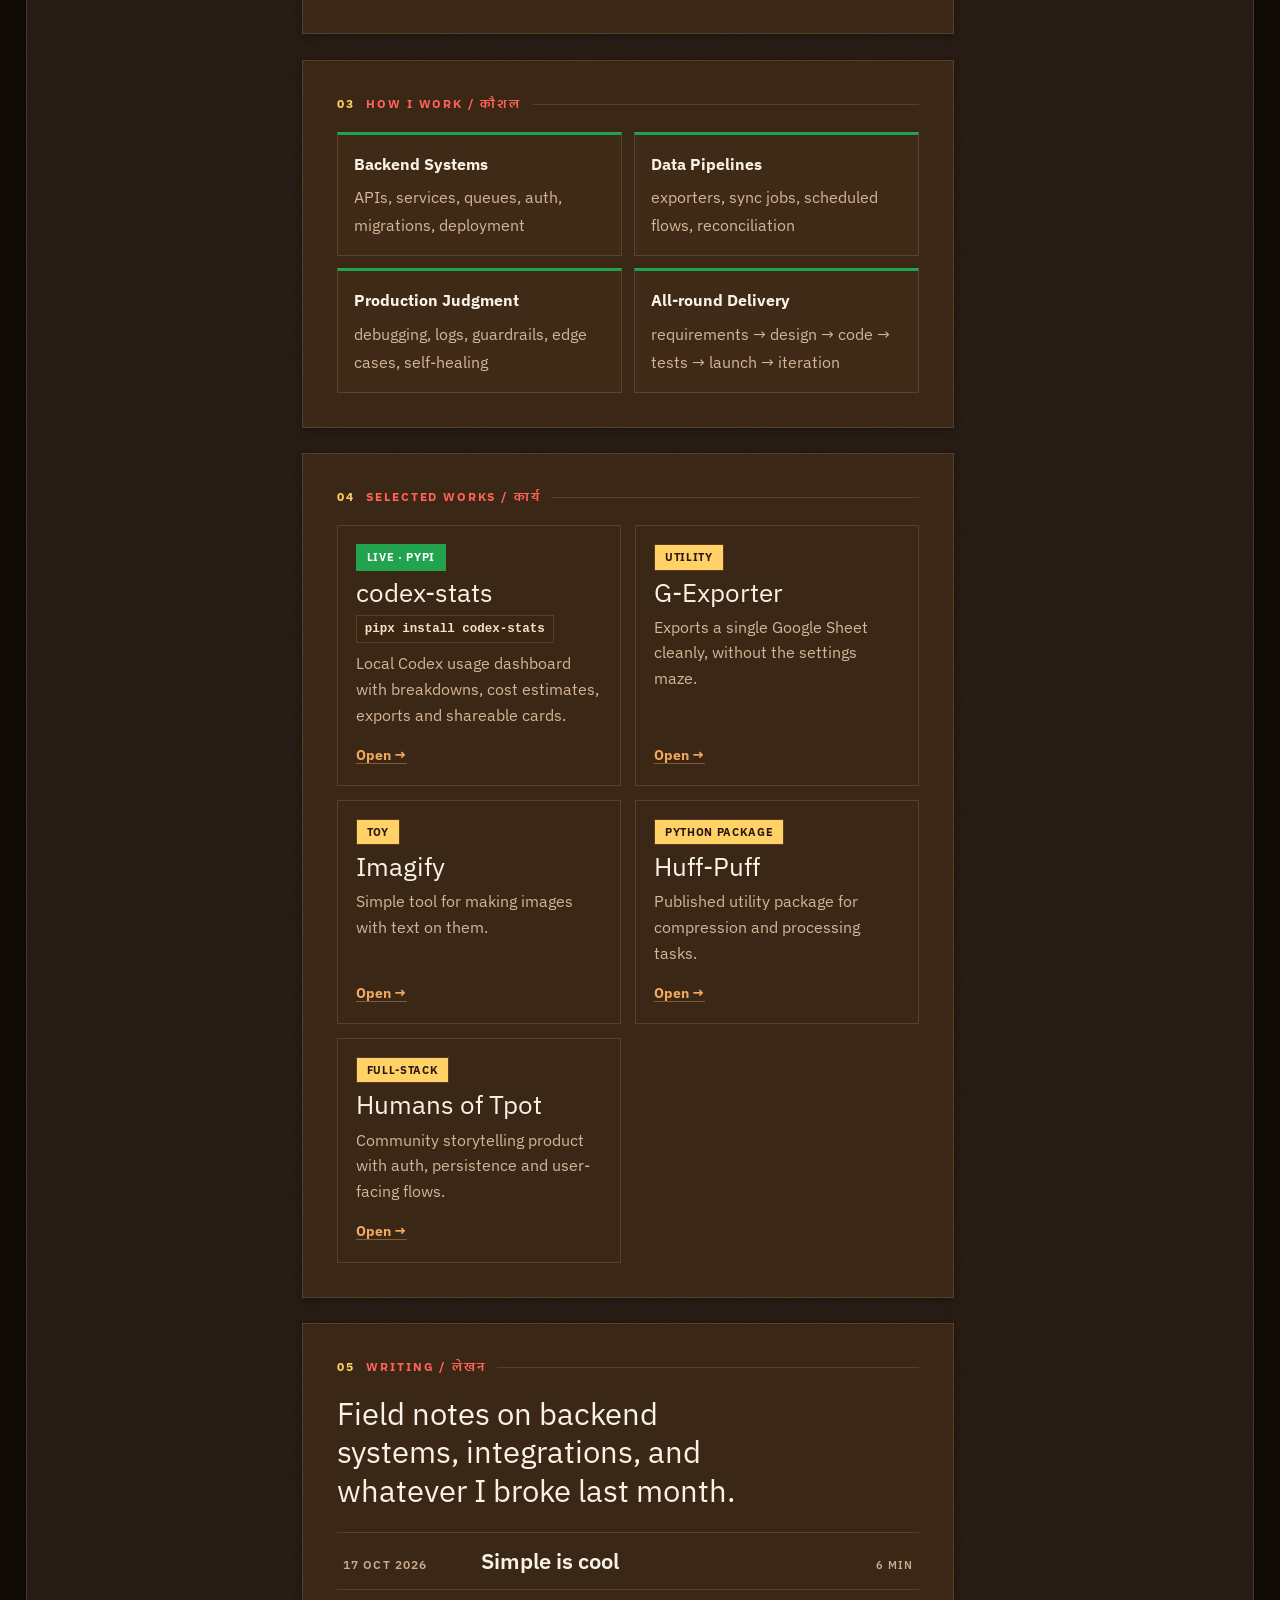
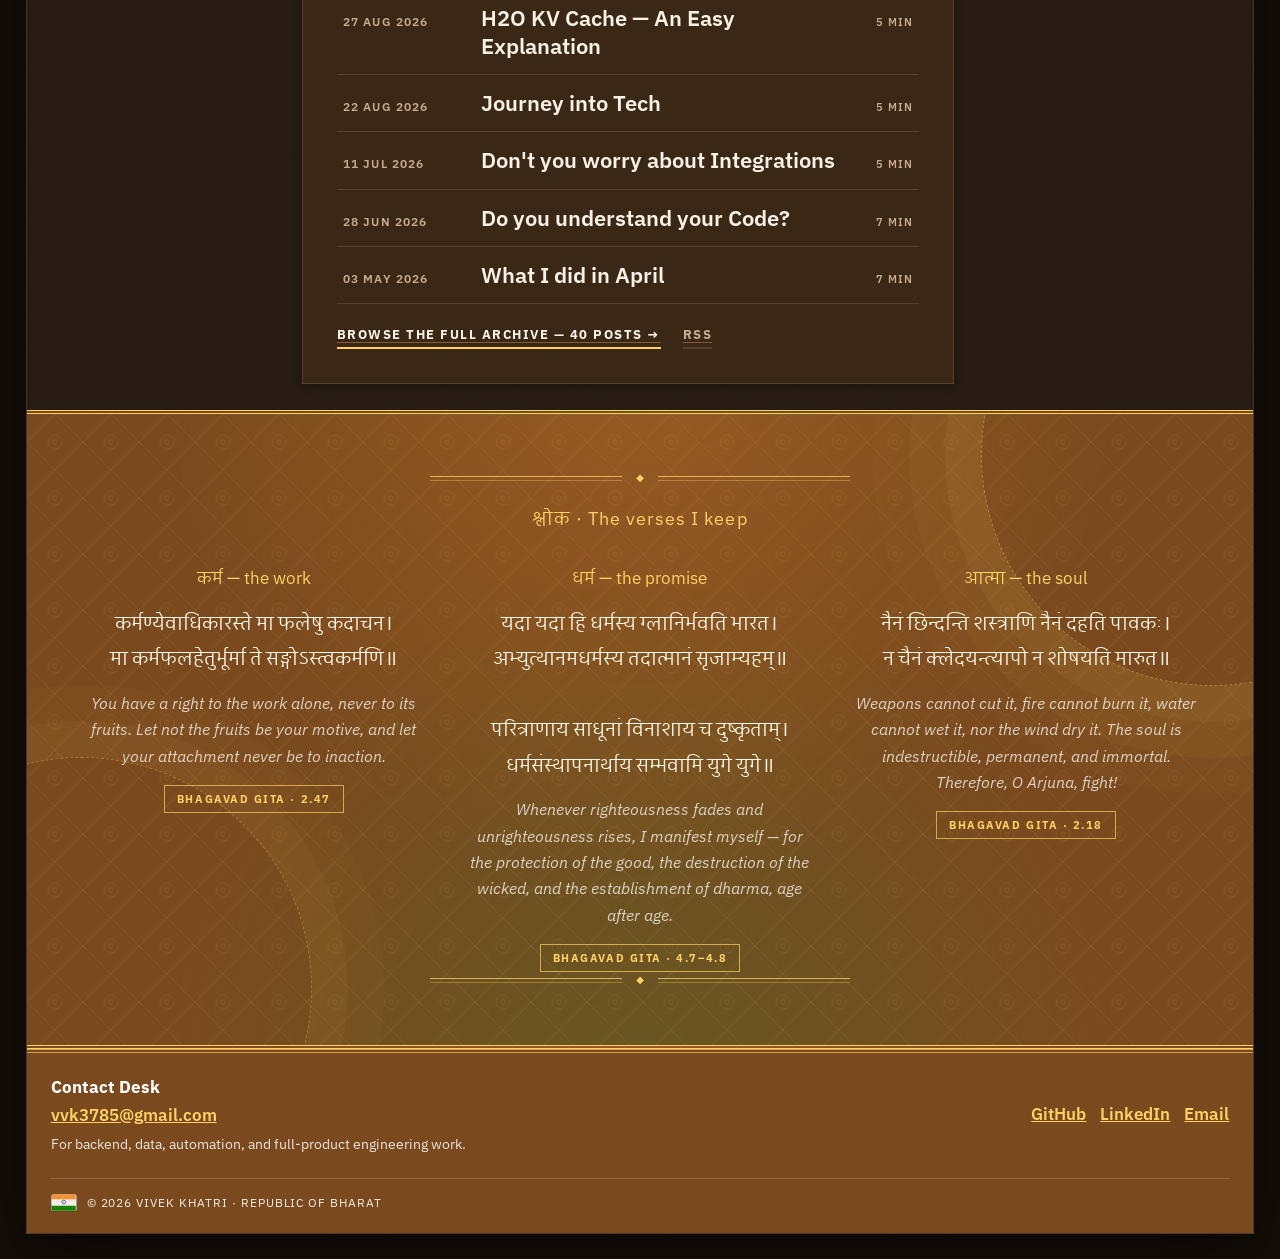
==== commit 569941b3: "Feature new blog post 'Simple is cool'" ====
--- a/index.html
+++ b/index.html
@@ -73,7 +73,7 @@
                     <div class="cta-row">
                         <a class="btn btn-primary" href="mailto:vvk3785@gmail.com">Contact me</a>
                         <a class="btn btn-ghost" href="https://drive.google.com/file/d/19Wa-6nKX6SU4irh_yiMC8AuhtA-2hX3K/view?usp=sharing" target="_blank" rel="noopener">Resume</a>
-                        <a class="btn btn-ghost" href="https://tech.peculiarvivek.com/don-t-you-worry-about-integrations" target="_blank" rel="noopener">Read my writing</a>
+                        <a class="btn btn-ghost" href="https://tech.peculiarvivek.com/simple-is-cool" target="_blank" rel="noopener">Read my writing</a>
                     </div>
                 </div>
                 <img src="my-face.jpeg" alt="Vivek Khatri" class="portrait" loading="lazy">
@@ -121,7 +121,7 @@
                         <li><a href="https://pypi.org/project/codex-stats/" target="_blank" rel="noopener">codex-stats on PyPI</a></li>
                         <li><a href="https://tech.peculiarvivek.com/what-i-did-in-april" target="_blank" rel="noopener">Latest engineering log</a></li>
                         <li><a href="https://tech.peculiarvivek.com/do-you-understand-your-code" target="_blank" rel="noopener">Do you understand your code?</a></li>
-                        <li><a href="https://tech.peculiarvivek.com/don-t-you-worry-about-integrations" target="_blank" rel="noopener">Integration failure checklist</a></li>
+                        <li><a href="https://tech.peculiarvivek.com/simple-is-cool" target="_blank" rel="noopener">Simple is cool</a></li>
                         <li><a href="https://github.com/vivek378521" target="_blank" rel="noopener">GitHub profile</a></li>
                         <li><a href="https://linkedin.com/in/vivekkhatri007" target="_blank" rel="noopener">LinkedIn</a></li>
                     </ul>
@@ -150,11 +150,11 @@
             </aside>
 
             <section class="main-panel">
-                <a class="feature-card reveal" href="https://tech.peculiarvivek.com/don-t-you-worry-about-integrations" target="_blank" rel="noopener">
-                    <span class="stamp" aria-hidden="true">Filed<br>Jul 2026</span>
+                <a class="feature-card reveal" href="https://tech.peculiarvivek.com/simple-is-cool" target="_blank" rel="noopener">
+                    <span class="stamp" aria-hidden="true">Filed<br>Oct 2026</span>
                     <span class="feature-kicker">Featured writing</span>
-                    <h2>Don’t you worry about integrations?</h2>
-                    <p>A field checklist for third-party APIs, honest failure states, and keeping control of your system.</p>
+                    <h2>Simple is cool</h2>
+                    <p>A case for choosing simple, evolvable systems over complexity for complexity's sake.</p>
                     <span class="feature-more">Read the essay →</span>
                 </a>
 
@@ -251,6 +251,11 @@
                     <p class="kicker">Writing / लेखन</p>
                     <p class="lede">Field notes on backend systems, integrations, and whatever I broke last month.</p>
                     <ol class="post-list">
+                        <li><a href="https://tech.peculiarvivek.com/simple-is-cool" target="_blank" rel="noopener">
+                            <span class="post-date">17 Oct 2026</span>
+                            <span class="post-title">Simple is cool</span>
+                            <span class="post-meta">6 min</span>
+                        </a></li>
                         <li><a href="https://tech.peculiarvivek.com/h2o-kv-cache-an-easy-explanation" target="_blank" rel="noopener">
                             <span class="post-date">27 Aug 2026</span>
                             <span class="post-title">H2O KV Cache — An Easy Explanation</span>
